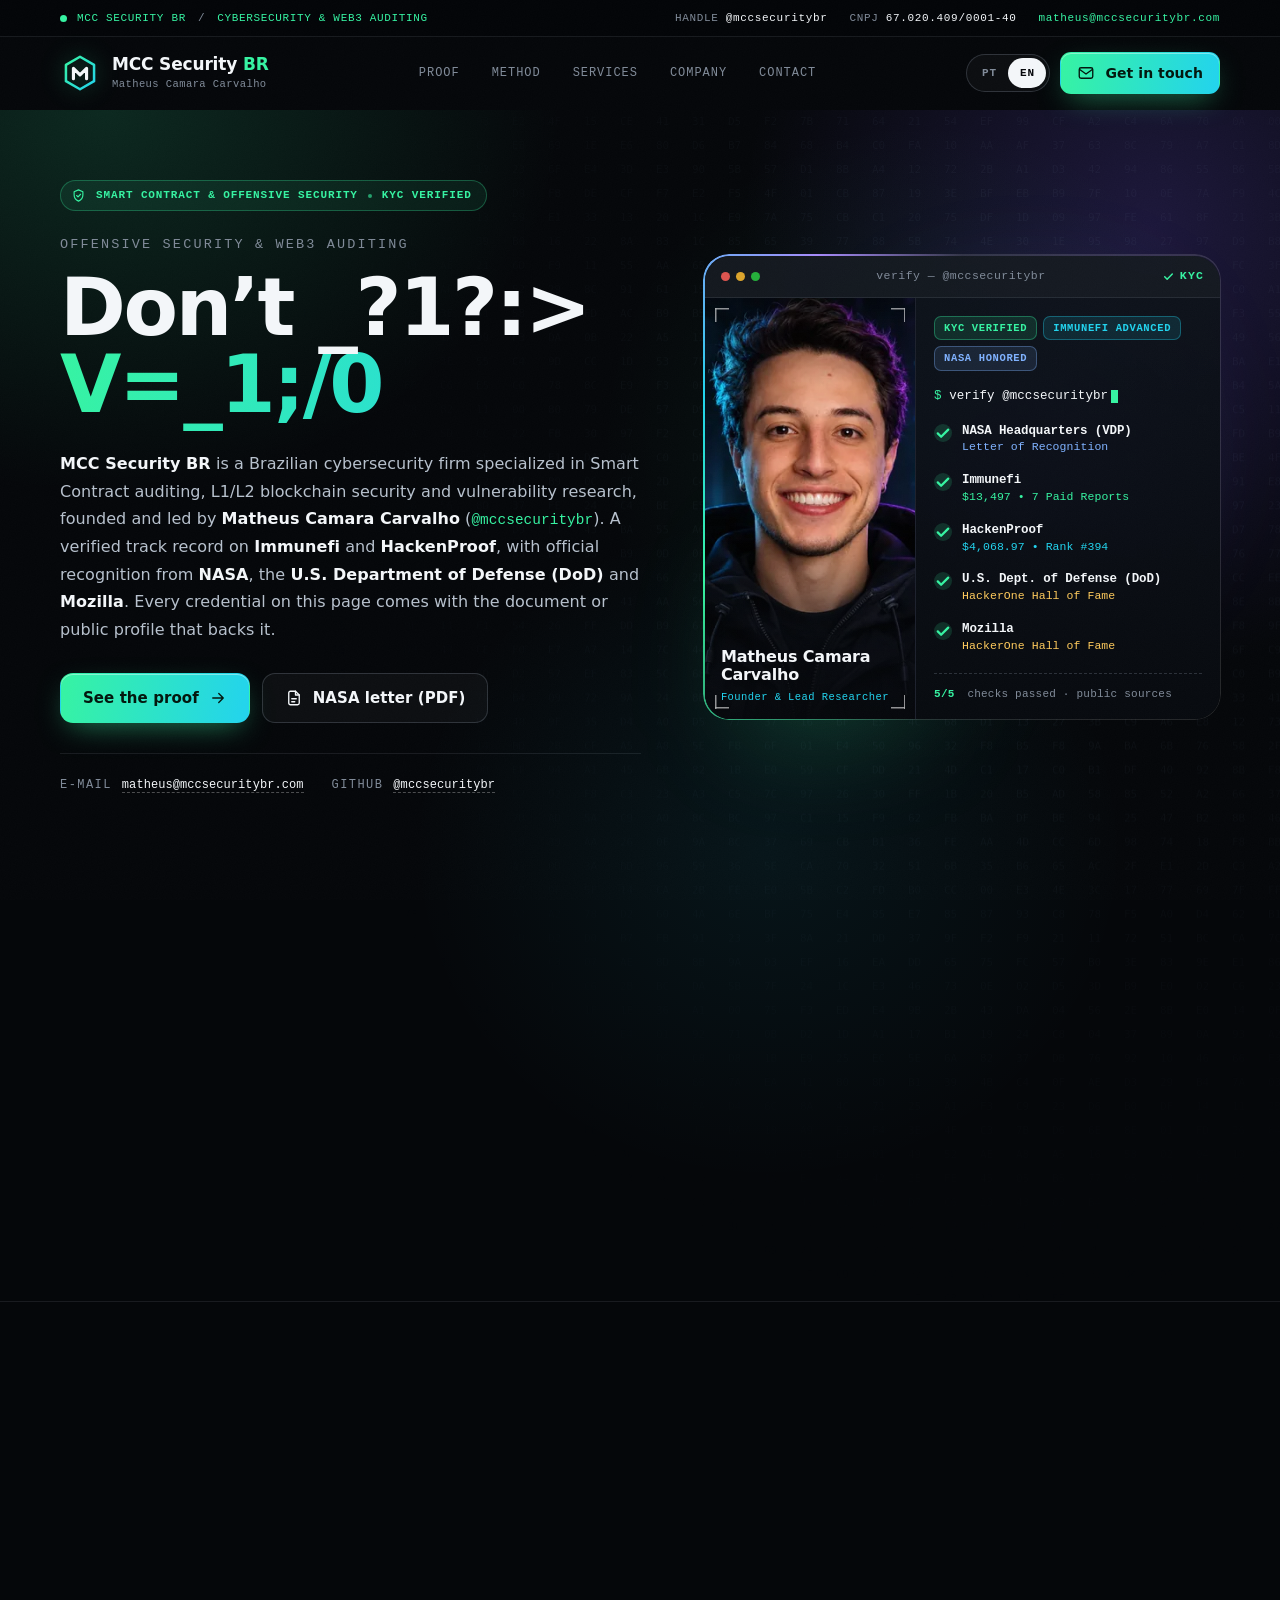
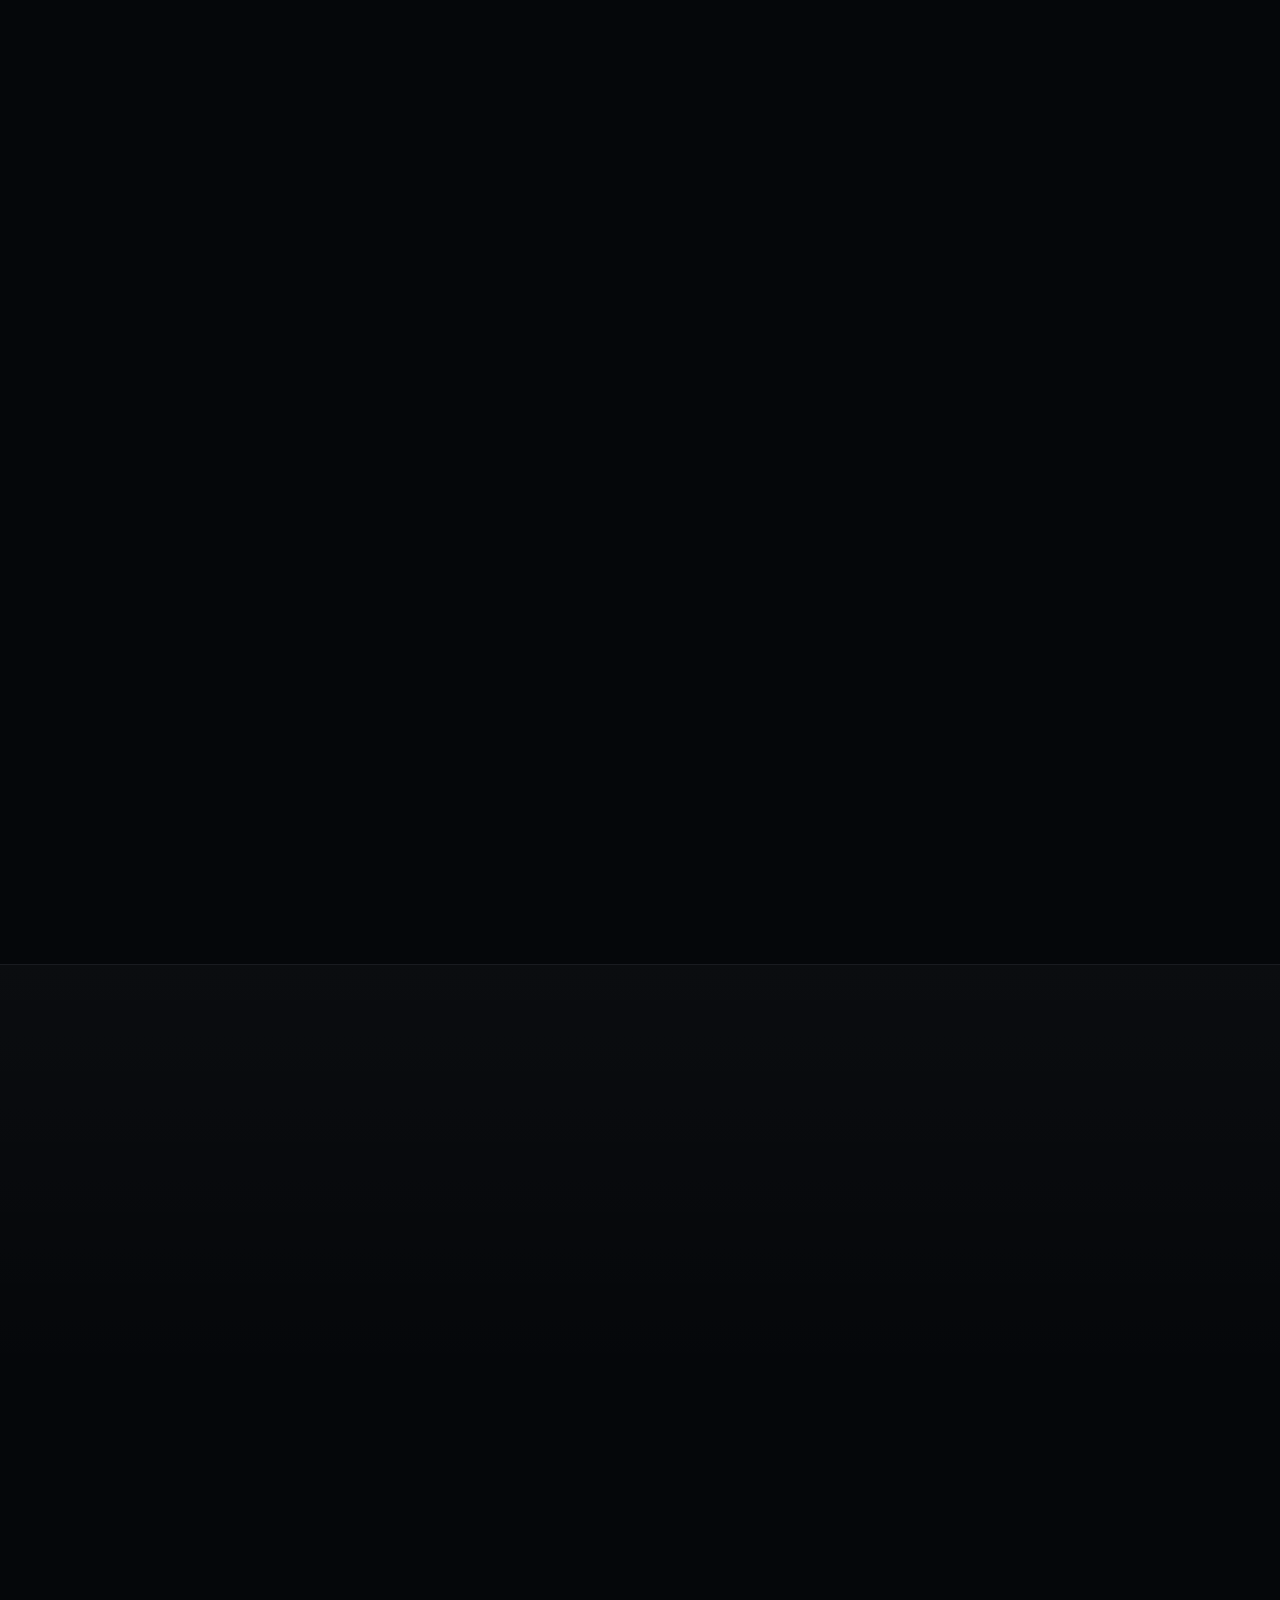
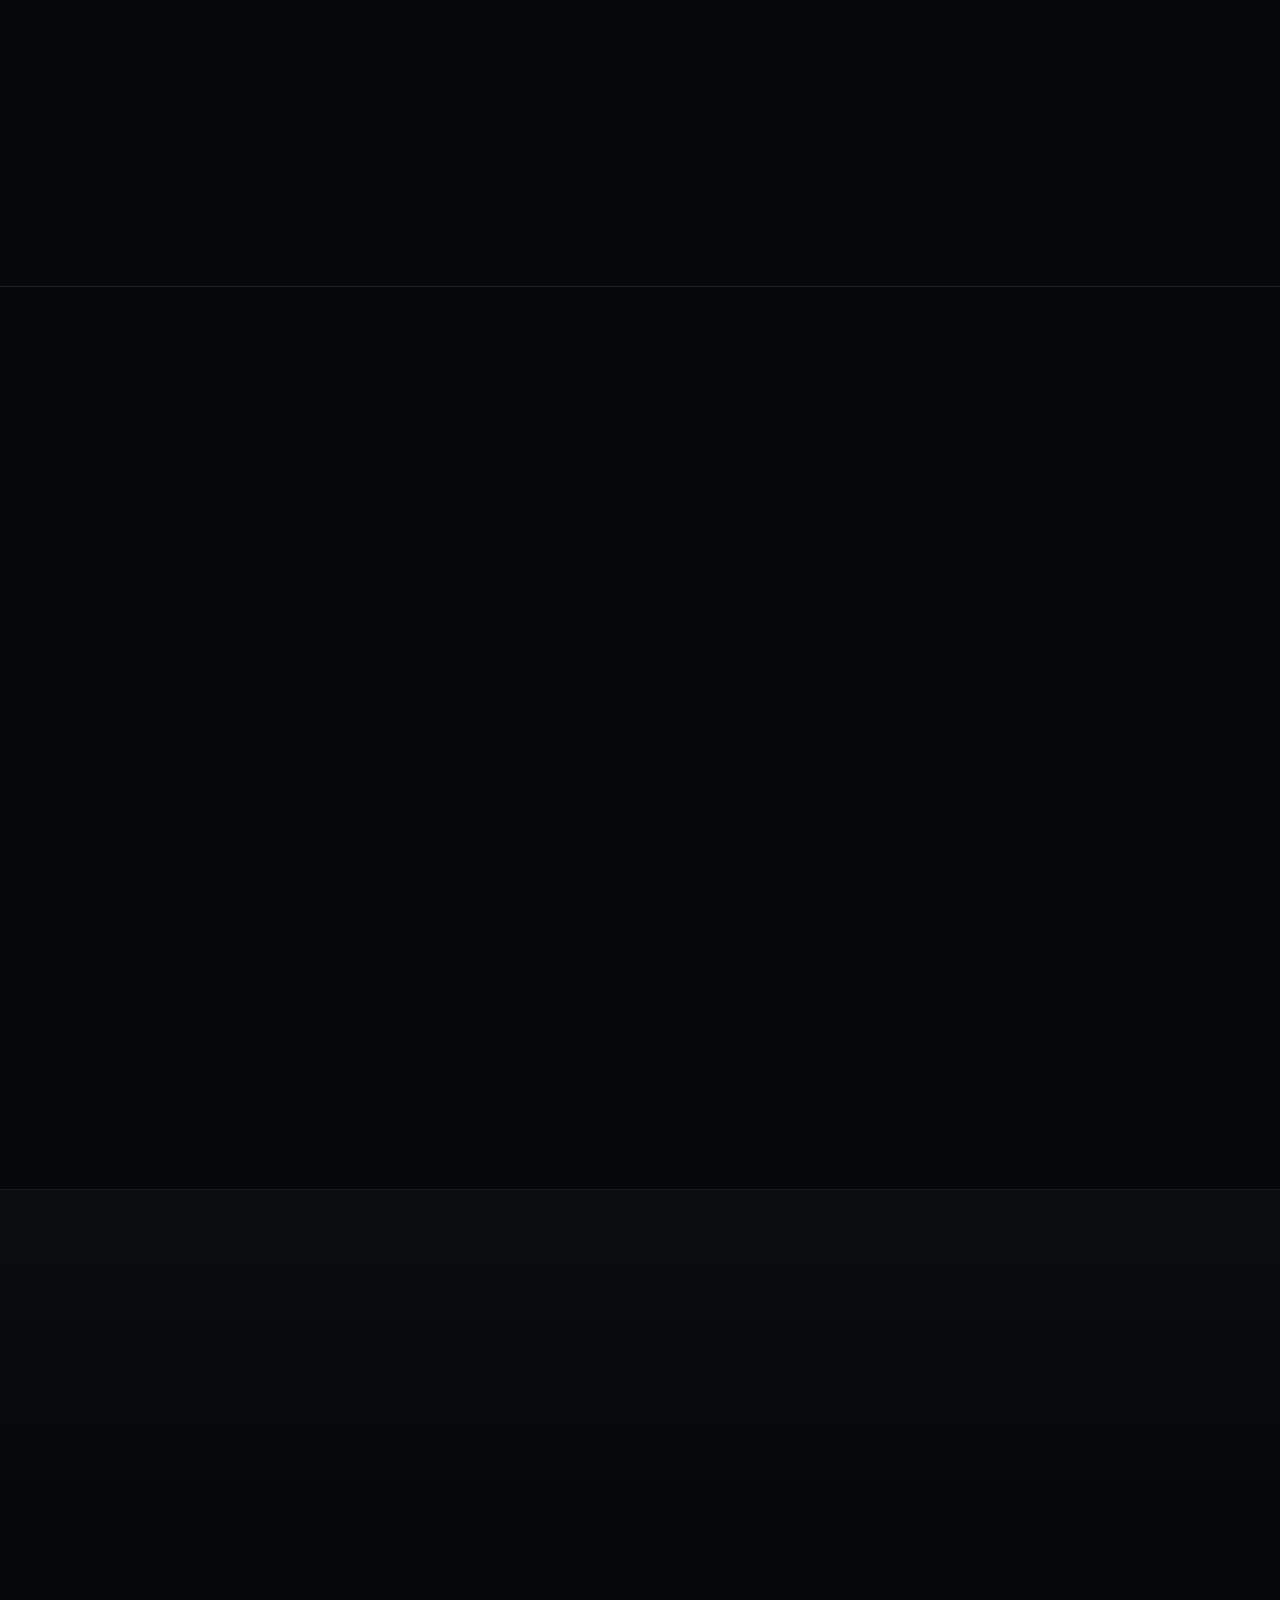
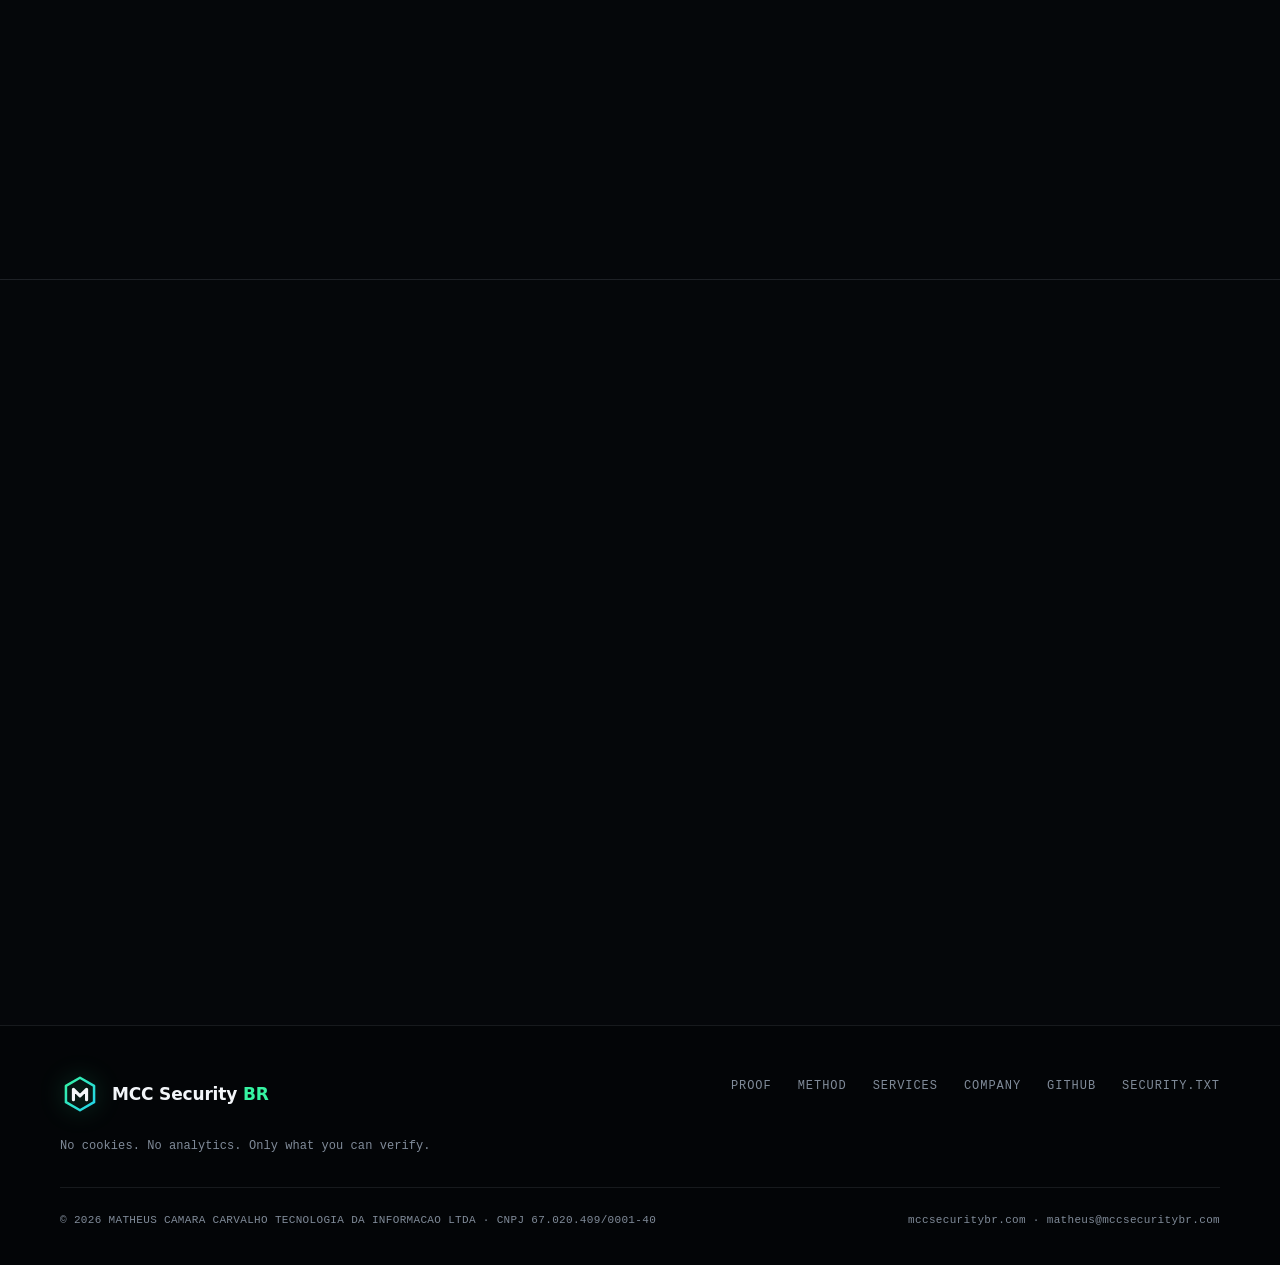
==== index.html @ 5a22f081 "Redesign v6: verifiable-dossier layout, new portrait, bilingual PT/EN - New hero ("Don't trust. Veri" ====
<!DOCTYPE html>
<html lang="pt-BR" data-lang="pt">
<head>
  <meta charset="UTF-8">
  <meta name="viewport" content="width=device-width, initial-scale=1">
  <meta http-equiv="Content-Security-Policy" content="default-src 'none'; script-src 'self'; style-src 'self' https://fonts.googleapis.com; font-src https://fonts.gstatic.com; img-src 'self' data:; base-uri 'none'; form-action 'none'">
  <!--
    +--------------------------------------------------------------+
    |  MCC SECURITY BR                                             |
    |  Você abriu o código-fonte. A gente faria o mesmo.           |
    |  You opened the source. We would too.                        |
    |                                                              |
    |  > matheus@mccsecuritybr.com                                 |
    |  > /.well-known/security.txt                                 |
    +--------------------------------------------------------------+
  -->
  <title>MCC Security BR — Cybersecurity &amp; Web3 Auditing | Matheus Camara Carvalho</title>
  <meta name="description" content="MCC Security BR — Consultoria em Segurança Ofensiva, Auditoria de Smart Contracts e Pesquisa de Vulnerabilidades liderada por Matheus Camara Carvalho (@mccsecuritybr). Reconhecido pela NASA, U.S. Dept. of Defense, Mozilla, Immunefi e HackenProof.">
  <meta name="author" content="Matheus Camara Carvalho">
  <meta name="theme-color" content="#05070a">
  <meta name="color-scheme" content="dark">
  <link rel="canonical" href="https://mccsecuritybr.com/">

  <meta property="og:type" content="website">
  <meta property="og:site_name" content="MCC Security BR">
  <meta property="og:title" content="MCC Security BR — Offensive Security &amp; Web3 Auditing">
  <meta property="og:description" content="Smart Contract auditing, L1/L2 blockchain security and vulnerability research. Recognized by NASA, the U.S. Department of Defense, Mozilla, Immunefi and HackenProof.">
  <meta property="og:url" content="https://mccsecuritybr.com/">
  <meta property="og:image" content="https://mccsecuritybr.com/assets/og.jpg">
  <meta property="og:image:width" content="1200">
  <meta property="og:image:height" content="630">
  <meta property="og:image:alt" content="MCC Security BR — Don't trust. Verify.">
  <meta property="og:locale" content="pt_BR">
  <meta property="og:locale:alternate" content="en_US">
  <meta name="twitter:card" content="summary_large_image">
  <meta name="twitter:title" content="MCC Security BR — Offensive Security &amp; Web3 Auditing">
  <meta name="twitter:description" content="Smart Contract auditing, L1/L2 blockchain security and vulnerability research. Recognized by NASA, the U.S. Department of Defense, Mozilla, Immunefi and HackenProof.">
  <meta name="twitter:image" content="https://mccsecuritybr.com/assets/og.jpg">

  <link rel="icon" href="assets/favicon.svg" type="image/svg+xml">
  <link rel="icon" href="assets/favicon-32.png" type="image/png" sizes="32x32">
  <link rel="apple-touch-icon" href="assets/apple-touch-icon.png">

  <link rel="preconnect" href="https://fonts.googleapis.com">
  <link rel="preconnect" href="https://fonts.gstatic.com" crossorigin>
  <link href="https://fonts.googleapis.com/css2?family=Archivo:wdth,wght@62..125,100..900&amp;family=JetBrains+Mono:wght@400..700&amp;display=swap" rel="stylesheet">
  <link rel="stylesheet" href="assets/site.css?v=6.0">
  <script src="assets/boot.js?v=6.0"></script>
  <script src="assets/site.js?v=6.0" defer></script>

  <script type="application/ld+json">
  {
    "@context": "https://schema.org",
    "@graph": [
      {
        "@type": "Organization",
        "@id": "https://mccsecuritybr.com/#org",
        "name": "MCC Security BR",
        "legalName": "MATHEUS CAMARA CARVALHO TECNOLOGIA DA INFORMACAO LTDA",
        "url": "https://mccsecuritybr.com/",
        "logo": "https://mccsecuritybr.com/assets/icon-512.png",
        "image": "https://mccsecuritybr.com/assets/og.jpg",
        "email": "matheus@mccsecuritybr.com",
        "taxID": "67.020.409/0001-40",
        "description": "Offensive security, Smart Contract auditing, L1/L2 blockchain security and vulnerability research.",
        "address": {
          "@type": "PostalAddress",
          "streetAddress": "R. Thereza Scanavez Lamberti, 280, Sala 529",
          "addressLocality": "São Joaquim da Barra",
          "addressRegion": "SP",
          "postalCode": "14606-366",
          "addressCountry": "BR"
        },
        "founder": { "@id": "https://mccsecuritybr.com/#founder" },
        "knowsAbout": ["Smart contract auditing", "Blockchain security", "Penetration testing", "Vulnerability research"],
        "sameAs": ["https://github.com/mccsecuritybr"]
      },
      {
        "@type": "Person",
        "@id": "https://mccsecuritybr.com/#founder",
        "name": "Matheus Camara Carvalho",
        "alternateName": "mccsecuritybr",
        "jobTitle": "Founder & Lead Researcher",
        "image": "https://mccsecuritybr.com/assets/matheus-camara-carvalho.jpg",
        "url": "https://mccsecuritybr.com/",
        "worksFor": { "@id": "https://mccsecuritybr.com/#org" },
        "sameAs": [
          "https://github.com/mccsecuritybr",
          "https://immunefi.com/profile/mccsecuritybr/",
          "https://hackenproof.com/hackers/mccsecuritybr",
          "https://hackerone.com/mccsecuritybr"
        ]
      },
      {
        "@type": "WebSite",
        "@id": "https://mccsecuritybr.com/#website",
        "url": "https://mccsecuritybr.com/",
        "name": "MCC Security BR",
        "inLanguage": ["pt-BR", "en"],
        "publisher": { "@id": "https://mccsecuritybr.com/#org" }
      }
    ]
  }
  </script>
</head>
<body>

  <a class="skip" href="#conteudo">
    <span class="lang-pt">Pular para o conteúdo</span>
    <span class="lang-en">Skip to content</span>
  </a>

  <!-- Ícones (sprite) -->
  <svg class="sprite" width="0" height="0" aria-hidden="true" focusable="false">
    <defs>
      <linearGradient id="g-brand" x1="0" y1="0" x2="1" y2="1">
        <stop offset="0" stop-color="#36f3a2"/>
        <stop offset="1" stop-color="#22d3ee"/>
      </linearGradient>
    </defs>
    <symbol id="i-arrow" viewBox="0 0 24 24"><path d="M5 12h14M13 6l6 6-6 6"/></symbol>
    <symbol id="i-out" viewBox="0 0 24 24"><path d="M7 17 17 7M8.5 7H17v8.5"/></symbol>
    <symbol id="i-check" viewBox="0 0 24 24"><path d="m5 12.5 4.5 4.5L19 7.5"/></symbol>
    <symbol id="i-copy" viewBox="0 0 24 24"><rect x="9" y="9" width="11" height="11" rx="2.2"/><path d="M5 15V6.2A2.2 2.2 0 0 1 7.2 4H15"/></symbol>
    <symbol id="i-mail" viewBox="0 0 24 24"><rect x="3" y="5" width="18" height="14" rx="2.4"/><path d="m3.6 7.4 8.4 6 8.4-6"/></symbol>
    <symbol id="i-file" viewBox="0 0 24 24"><path d="M14 3H7.2A2.2 2.2 0 0 0 5 5.2v13.6A2.2 2.2 0 0 0 7.2 21h9.6a2.2 2.2 0 0 0 2.2-2.2V8z"/><path d="M14 3v5h5M9 13h6M9 17h4"/></symbol>
    <symbol id="i-expand" viewBox="0 0 24 24"><path d="M4 9V4h5M20 9V4h-5M4 15v5h5M20 15v5h-5"/></symbol>
    <symbol id="i-menu" viewBox="0 0 24 24"><path d="M4 8h16M4 16h16"/></symbol>
    <symbol id="i-x" viewBox="0 0 24 24"><path d="M6 6l12 12M18 6 6 18"/></symbol>
    <symbol id="i-contract" viewBox="0 0 24 24"><path d="M14 3H7.2A2.2 2.2 0 0 0 5 5.2v13.6A2.2 2.2 0 0 0 7.2 21h9.6a2.2 2.2 0 0 0 2.2-2.2V8z"/><path d="M14 3v5h5M10.5 12.5 8.5 14.5l2 2M13.5 12.5l2 2-2 2"/></symbol>
    <symbol id="i-chain" viewBox="0 0 24 24"><rect x="3" y="12" width="6.5" height="6.5" rx="1.6"/><rect x="14.5" y="12" width="6.5" height="6.5" rx="1.6"/><path d="M9.5 15.25h5M6.25 12V9.5a5.75 5.75 0 0 1 11.5 0V12"/></symbol>
    <symbol id="i-target" viewBox="0 0 24 24"><circle cx="12" cy="12" r="7.5"/><circle cx="12" cy="12" r="2.6"/><path d="M12 2v4M12 18v4M2 12h4M18 12h4"/></symbol>
    <symbol id="i-lock" viewBox="0 0 24 24"><rect x="5" y="11" width="14" height="9.5" rx="2.2"/><path d="M8.2 11V8a3.8 3.8 0 0 1 7.6 0v3"/></symbol>
    <symbol id="i-shield" viewBox="0 0 24 24"><path d="M12 3 5 6v5.2c0 4.3 2.9 8 7 9.8 4.1-1.8 7-5.500 7-9.800V6z"/><path d="m9 12 2.200 2.200L15.300 10"/></symbol>
    <symbol id="i-terminal" viewBox="0 0 24 24"><rect x="3" y="4.500" width="18" height="15" rx="2.400"/><path d="m7.500 9.500 3 2.500-3 2.500M13 14.500h3.500"/></symbol>
    <symbol id="i-github" viewBox="0 0 16 16"><path fill="currentColor" stroke="none" d="M8 0C3.58 0 0 3.58 0 8c0 3.54 2.29 6.53 5.47 7.59.4.07.55-.17.55-.38 0-.19-.01-.82-.01-1.49-2.01.37-2.53-.49-2.69-.94-.09-.23-.48-.94-.82-1.13-.28-.15-.68-.52-.01-.53.63-.01 1.08.58 1.23.82.72 1.21 1.87.87 2.33.66.07-.52.28-.87.51-1.07-1.78-.2-3.64-.89-3.64-3.95 0-.87.31-1.59.82-2.15-.08-.2-.36-1.02.08-2.12 0 0 .67-.21 2.2.82.64-.18 1.32-.27 2-.27.68 0 1.36.09 2 .27 1.53-1.04 2.2-.82 2.2-.82.44 1.1.16 1.92.08 2.12.51.56.82 1.27.82 2.15 0 3.07-1.87 3.75-3.65 3.95.29.25.54.73.54 1.48 0 1.07-.01 1.93-.01 2.2 0 .21.15.46.55.38A8.013 8.013 0 0016 8c0-4.42-3.58-8-8-8z"/></symbol>
  </svg>

  <!-- Barra de status -->
  <div class="topbar" id="topo">
    <div class="wrap topbar-in">
      <p class="topbar-status"><span class="pulse" aria-hidden="true"></span>MCC SECURITY BR <span class="slash" aria-hidden="true">/</span> CYBERSECURITY &amp; WEB3 AUDITING</p>
      <ul class="topbar-meta">
        <li>HANDLE <strong>@mccsecuritybr</strong></li>
        <li>CNPJ <strong>67.020.409/0001-40</strong></li>
        <li><a href="mailto:matheus@mccsecuritybr.com">matheus@mccsecuritybr.com</a></li>
      </ul>
    </div>
  </div>

  <!-- Cabeçalho -->
  <header class="site-header" id="header">
    <div class="progress" aria-hidden="true"><span id="progress"></span></div>
    <div class="wrap header-in">
      <a class="brand" href="#topo" aria-label="MCC Security BR">
        <svg class="brand-mark" viewBox="0 0 64 64" width="40" height="40" aria-hidden="true">
          <path d="M32 6 54.500 19v26L32 58 9.500 45V19z" fill="none" stroke="url(#g-brand)" stroke-width="4" stroke-linejoin="round"/>
          <path d="M21.500 41V24.500L32 35l10.500-10.500V41" fill="none" stroke="#f3f6f9" stroke-width="5" stroke-linecap="round" stroke-linejoin="round"/>
        </svg>
        <span class="brand-text">
          <span class="brand-name">MCC Security <b>BR</b></span>
          <span class="brand-sub">Matheus Camara Carvalho</span>
        </span>
      </a>

      <nav class="nav" aria-label="Principal">
        <a href="#nasa" data-nav="nasa"><span class="lang-pt">Provas</span><span class="lang-en">Proof</span></a>
        <a href="#metodo" data-nav="metodo"><span class="lang-pt">Método</span><span class="lang-en">Method</span></a>
        <a href="#servicos" data-nav="servicos"><span class="lang-pt">Serviços</span><span class="lang-en">Services</span></a>
        <a href="#institucional" data-nav="institucional"><span class="lang-pt">Empresa</span><span class="lang-en">Company</span></a>
        <a href="#contato" data-nav="contato"><span class="lang-pt">Contato</span><span class="lang-en">Contact</span></a>
      </nav>

      <div class="header-actions">
        <div class="lang-switch" role="group" aria-label="Idioma / Language">
          <button type="button" data-set-lang="pt" aria-pressed="true" title="Português">PT</button>
          <button type="button" data-set-lang="en" aria-pressed="false" title="English">EN</button>
        </div>
        <a class="btn btn-primary btn-sm header-cta" href="mailto:matheus@mccsecuritybr.com">
          <svg class="i" aria-hidden="true"><use href="#i-mail"/></svg>
          <span class="lang-pt">Fale com a MCC</span><span class="lang-en">Get in touch</span>
        </a>
        <button class="menu-btn" type="button" aria-expanded="false" aria-controls="menu" aria-label="Menu">
          <svg class="i i-open" aria-hidden="true"><use href="#i-menu"/></svg>
          <svg class="i i-close" aria-hidden="true"><use href="#i-x"/></svg>
        </button>
      </div>
    </div>
  </header>

  <!-- Menu mobile -->
  <div class="mobile-menu" id="menu" hidden>
    <nav class="wrap mobile-nav" aria-label="Menu">
      <a href="#nasa"><span class="idx">01</span><span class="lang-pt">Provas</span><span class="lang-en">Proof</span></a>
      <a href="#metodo"><span class="idx">02</span><span class="lang-pt">Método</span><span class="lang-en">Method</span></a>
      <a href="#servicos"><span class="idx">03</span><span class="lang-pt">Serviços</span><span class="lang-en">Services</span></a>
      <a href="#institucional"><span class="idx">04</span><span class="lang-pt">Empresa</span><span class="lang-en">Company</span></a>
      <a href="#contato"><span class="idx">05</span><span class="lang-pt">Contato</span><span class="lang-en">Contact</span></a>
      <a class="btn btn-primary mobile-cta" href="mailto:matheus@mccsecuritybr.com">
        <svg class="i" aria-hidden="true"><use href="#i-mail"/></svg>
        matheus@mccsecuritybr.com
      </a>
    </nav>
  </div>

  <main id="conteudo">

    <!-- ============================== HERO ============================== -->
    <section class="hero" data-spot data-section="top">
      <canvas class="hero-field" id="field" aria-hidden="true"></canvas>
      <div class="wrap hero-grid">
        <div class="hero-copy">
          <p class="eyebrow" data-reveal>
            <svg class="i" aria-hidden="true"><use href="#i-shield"/></svg>
            <span>SMART CONTRACT &amp; OFFENSIVE SECURITY</span>
            <span class="eyebrow-sep" aria-hidden="true"></span>
            <span>KYC VERIFIED</span>
          </p>

          <h1 class="hero-title">
            <span class="hero-kicker" data-reveal>
              <span class="lang-pt">Segurança ofensiva &amp; auditoria Web3</span>
              <span class="lang-en">Offensive security &amp; Web3 auditing</span>
            </span>
            <span class="hero-big lang-pt" aria-hidden="true">
              <span class="line" data-scramble>Não confie.</span>
              <span class="line grad" data-scramble>Verifique.</span>
            </span>
            <span class="hero-big lang-en" aria-hidden="true">
              <span class="line" data-scramble>Don’t trust.</span>
              <span class="line grad" data-scramble>Verify.</span>
            </span>
            <span class="sr-only lang-pt">Não confie. Verifique.</span>
            <span class="sr-only lang-en">Don’t trust. Verify.</span>
          </h1>

          <p class="hero-lead lang-pt" data-reveal>
            A <strong>MCC Security BR</strong> é uma consultoria brasileira de auditoria de Smart Contracts, segurança de blockchains L1/L2 e pesquisa de vulnerabilidades, fundada e liderada por <strong>Matheus Camara Carvalho</strong> (<code>@mccsecuritybr</code>). Resultados comprovados na <strong>Immunefi</strong> e na <strong>HackenProof</strong>, com reconhecimento oficial da <strong>NASA</strong>, do <strong>Departamento de Defesa dos EUA (U.S. DoD)</strong> e da <strong>Mozilla</strong>. Cada credencial desta página vem com o documento ou o perfil público que a comprova.
          </p>
          <p class="hero-lead lang-en" data-reveal>
            <strong>MCC Security BR</strong> is a Brazilian cybersecurity firm specialized in Smart Contract auditing, L1/L2 blockchain security and vulnerability research, founded and led by <strong>Matheus Camara Carvalho</strong> (<code>@mccsecuritybr</code>). A verified track record on <strong>Immunefi</strong> and <strong>HackenProof</strong>, with official recognition from <strong>NASA</strong>, the <strong>U.S. Department of Defense (DoD)</strong> and <strong>Mozilla</strong>. Every credential on this page comes with the document or public profile that backs it.
          </p>

          <div class="hero-cta" data-reveal>
            <a class="btn btn-primary" href="#nasa">
              <span class="lang-pt">Ver as provas</span><span class="lang-en">See the proof</span>
              <svg class="i i-move" aria-hidden="true"><use href="#i-arrow"/></svg>
            </a>
            <a class="btn btn-ghost" href="assets/nasa-vdp-letter-matheus-camara-carvalho.pdf" target="_blank" rel="noopener">
              <svg class="i" aria-hidden="true"><use href="#i-file"/></svg>
              <span class="lang-pt">Carta da NASA (PDF)</span><span class="lang-en">NASA letter (PDF)</span>
            </a>
          </div>

          <ul class="hero-meta" data-reveal>
            <li><span>E-MAIL</span><a href="mailto:matheus@mccsecuritybr.com">matheus@mccsecuritybr.com</a></li>
            <li><span>GITHUB</span><a href="https://github.com/mccsecuritybr" target="_blank" rel="noopener">@mccsecuritybr</a></li>
          </ul>
        </div>

        <!-- Cartão de verificação -->
        <aside class="verify" id="verify" data-reveal aria-label="Credenciais">
          <div class="verify-glow" aria-hidden="true"></div>
          <div class="verify-in">
            <div class="verify-bar">
              <span class="dots" aria-hidden="true"><i></i><i></i><i></i></span>
              <span class="verify-title">verify — @mccsecuritybr</span>
              <span class="verify-kyc"><svg class="i" aria-hidden="true"><use href="#i-check"/></svg>KYC</span>
            </div>

            <div class="verify-main">
              <figure class="portrait">
                <picture>
                  <source type="image/webp" srcset="assets/matheus-camara-carvalho-480.webp 480w, assets/matheus-camara-carvalho.webp 960w" sizes="(min-width: 560px) 240px, 92vw">
                  <img src="assets/matheus-camara-carvalho.jpg" width="960" height="960" alt="Matheus Camara Carvalho" fetchpriority="high" decoding="async">
                </picture>
                <span class="portrait-scan" aria-hidden="true"></span>
                <span class="portrait-frame" aria-hidden="true"></span>
                <figcaption>
                  <span class="verify-name">Matheus Camara Carvalho</span>
                  <span class="verify-role">Founder &amp; Lead Researcher</span>
                </figcaption>
              </figure>

              <div class="verify-body">
                <ul class="tags">
                  <li class="tag tag-accent">KYC Verified</li>
                  <li class="tag tag-cyan">Immunefi Advanced</li>
                  <li class="tag tag-blue">NASA Honored</li>
                </ul>
                <p class="verify-cmd"><span class="prompt" aria-hidden="true">$</span> <span data-type>verify @mccsecuritybr</span><span class="caret" aria-hidden="true"></span></p>
                <ol class="checks">
                  <li>
                    <a class="check" href="#prova-nasa">
                      <svg class="i check-mark" aria-hidden="true"><use href="#i-check"/></svg>
                      <span class="check-k">NASA Headquarters (VDP)</span>
                      <span class="check-v c-blue">Letter of Recognition</span>
                    </a>
                  </li>
                  <li>
                    <a class="check" href="#prova-immunefi">
                      <svg class="i check-mark" aria-hidden="true"><use href="#i-check"/></svg>
                      <span class="check-k">Immunefi</span>
                      <span class="check-v c-accent"><span data-metric="immunefi.earnings">$13,497</span> • <span data-metric="immunefi.paid_reports">7</span> Paid Reports</span>
                    </a>
                  </li>
                  <li>
                    <a class="check" href="#prova-hackenproof">
                      <svg class="i check-mark" aria-hidden="true"><use href="#i-check"/></svg>
                      <span class="check-k">HackenProof</span>
                      <span class="check-v c-cyan"><span data-metric="hackenproof.earnings">$4,068.97</span> • Rank #<span data-metric="hackenproof.rank">394</span></span>
                    </a>
                  </li>
                  <li>
                    <a class="check" href="#prova-hackerone">
                      <svg class="i check-mark" aria-hidden="true"><use href="#i-check"/></svg>
                      <span class="check-k">U.S. Dept. of Defense (DoD)</span>
                      <span class="check-v c-gold">HackerOne Hall of Fame</span>
                    </a>
                  </li>
                  <li>
                    <a class="check" href="#prova-hackerone">
                      <svg class="i check-mark" aria-hidden="true"><use href="#i-check"/></svg>
                      <span class="check-k">Mozilla</span>
                      <span class="check-v c-gold">HackerOne Hall of Fame</span>
                    </a>
                  </li>
                </ol>
                <p class="verify-sum">
                  <span class="verify-ok"><span data-verify-count>5</span>/5</span>
                  <span class="lang-pt">verificações · fontes públicas</span>
                  <span class="lang-en">checks passed · public sources</span>
                </p>
              </div>
            </div>
          </div>
        </aside>
      </div>

      <!-- Reconhecido por -->
      <div class="wrap">
        <div class="trusted" data-reveal>
          <p class="trusted-label">
            <span class="lang-pt">Reconhecido por</span><span class="lang-en">Recognized by</span>
          </p>
          <div class="marquee" data-marquee>
            <ul class="marquee-track">
              <li>NASA</li>
              <li>U.S. Department of Defense</li>
              <li>Mozilla</li>
              <li>Immunefi</li>
              <li>HackenProof</li>
            </ul>
          </div>
        </div>

        <!-- KPIs -->
        <div class="kpis" data-reveal>
          <article class="kpi kpi-accent">
            <p class="kpi-label">Immunefi Track Record</p>
            <p class="kpi-value"><span data-count data-metric="immunefi.earnings">$13,497</span> <small>USD</small></p>
            <p class="kpi-desc lang-pt">Nível <strong>Advanced</strong>, <span data-metric="immunefi.paid_reports">7</span> relatórios de Bug Bounty pagos, <span data-metric="immunefi.secured_programs">6</span> programas Web3 protegidos e #<span data-metric="immunefi.rank_alltime">829</span> no ranking All-Time (#<span data-metric="immunefi.rank_year">214</span> em 2026).</p>
            <p class="kpi-desc lang-en"><strong>Advanced</strong> tier, <span data-metric="immunefi.paid_reports">7</span> paid Bug Bounty reports, <span data-metric="immunefi.secured_programs">6</span> secured Web3 programs, and ranked #<span data-metric="immunefi.rank_alltime">829</span> All-Time (#<span data-metric="immunefi.rank_year">214</span> in 2026).</p>
          </article>

          <article class="kpi kpi-cyan">
            <p class="kpi-label">HackenProof Track Record</p>
            <p class="kpi-value"><span data-count data-metric="hackenproof.earnings">$4,068.97</span> <small>USD</small></p>
            <p class="kpi-desc lang-pt">Pesquisador verificado (<strong>KYC</strong>) no <strong>Rank #<span data-metric="hackenproof.rank">394</span> Global</strong> (<span data-metric="hackenproof.reputation">386</span> Reputation), <span data-metric="hackenproof.paid_reports">3</span> relatórios pagos (<span data-metric="hackenproof.sev_long">1 Critical, 2 Medium</span>) e <span data-metric="hackenproof.programs_influenced">35</span> programas influenciados.</p>
            <p class="kpi-desc lang-en"><strong>KYC-verified</strong> researcher at <strong>Rank #<span data-metric="hackenproof.rank">394</span> Global</strong> (<span data-metric="hackenproof.reputation">386</span> Reputation), <span data-metric="hackenproof.paid_reports">3</span> paid reports (<span data-metric="hackenproof.sev_long">1 Critical, 2 Medium</span>), and <span data-metric="hackenproof.programs_influenced">35</span> influenced programs.</p>
          </article>

          <article class="kpi kpi-blue">
            <p class="kpi-label">NASA Headquarters</p>
            <p class="kpi-value">VDP <small>Honored</small></p>
            <p class="kpi-desc lang-pt">Carta oficial de reconhecimento nominal a <strong>Matheus Camara Carvalho</strong> assinada pelo SAISO / OCIO da NASA em Washington, DC.</p>
            <p class="kpi-desc lang-en">Official Letter of Recognition addressed to <strong>Matheus Camara Carvalho</strong> signed by NASA's SAISO / OCIO in Washington, DC.</p>
          </article>

          <article class="kpi kpi-gold">
            <p class="kpi-label">U.S. DoD &amp; Mozilla</p>
            <p class="kpi-value">2x <small>Hall of Fame</small></p>
            <p class="kpi-desc lang-pt">Reconhecimento oficial no <strong>HackerOne</strong> pelo <strong>Departamento de Defesa dos EUA (U.S. DoD)</strong> e pela <strong>Mozilla</strong>.</p>
            <p class="kpi-desc lang-en">Official acknowledgment on <strong>HackerOne</strong> by both the <strong>U.S. Department of Defense (DoD)</strong> and <strong>Mozilla</strong>.</p>
          </article>
        </div>
      </div>
    </section>

    <!-- ============================== PROVAS ============================== -->
    <section id="nasa" class="section" data-section="nasa">
      <div class="wrap">
        <header class="section-head" data-reveal>
          <p class="kicker"><span class="kicker-n">01</span><span class="kicker-line" aria-hidden="true"></span>
            <span class="lang-pt">Credenciais verificáveis</span><span class="lang-en">Verifiable credentials</span>
          </p>
          <h2 class="h2">
            <span class="lang-pt">Reconhecimentos oficiais e perfis verificados</span>
            <span class="lang-en">Official recognitions and verified profiles</span>
          </h2>
          <p class="section-sub lang-pt">Todas as atividades seguem políticas estritas de confidencialidade e divulgação responsável (Safe Harbor / VDP). Clique em qualquer documento para ampliar, ou confira direto na fonte.</p>
          <p class="section-sub lang-en">All engagements strictly follow confidentiality and Responsible Disclosure (Safe Harbor / VDP) guidelines. Click any document to enlarge, or check it straight at the source.</p>
        </header>

        <!-- Prova 01: NASA -->
        <article class="nasa" id="prova-nasa" data-reveal data-spot>
          <div class="nasa-copy">
            <p class="exhibit">
              <span class="exhibit-n"><span class="lang-pt">Prova 01</span><span class="lang-en">Exhibit 01</span></span>
              <span class="tag tag-blue">Mary W. Jackson NASA Headquarters · Washington, DC</span>
            </p>
            <h3 class="h3 nasa-title">
              <span class="lang-pt">Carta Oficial de Reconhecimento da NASA</span>
              <span class="lang-en">NASA Official Letter of Recognition</span>
              <span class="nasa-name">Matheus Camara Carvalho</span>
            </h3>
            <p class="body lang-pt">
              Emitida oficialmente pela <strong>National Aeronautics and Space Administration (NASA)</strong> em 24 de agosto de 2026 e endereçada nominalmente a <strong>Matheus Camara Carvalho</strong>. Assinada por <strong>Kelvin Taylor</strong> (<em>Senior Agency Information Security Officer — SAISO, NASA Office of Chief Information Officer</em>), a carta reconhece os esforços técnicos na identificação e reporte responsável de vulnerabilidade sob a política VDP da NASA, protegendo a integridade e a disponibilidade das informações da agência espacial norte-americana.
            </p>
            <p class="body lang-en">
              Officially issued by the <strong>National Aeronautics and Space Administration (NASA)</strong> on August 24, 2026, and addressed directly to <strong>Matheus Camara Carvalho</strong>. Signed by <strong>Kelvin Taylor</strong> (<em>Senior Agency Information Security Officer — SAISO, NASA OCIO</em>), the letter commends his efforts in identifying and responsibly reporting a security vulnerability under NASA's VDP, helping protect the integrity and availability of NASA information.
            </p>

            <blockquote class="quote" lang="en">
              <p>"Dear <strong>Matheus Camara Carvalho</strong>, On behalf of the National Aeronautics and Space Administration and NASA's Vulnerability Disclosure Policy (VDP), we would like to recognize your efforts as an independent security researcher, both in identifying the vulnerability you submitted and for following NASA's VDP policy and guidelines in responsibly reporting this to us."</p>
              <footer>Kelvin Taylor · Senior Agency Information Security Officer (SAISO) · NASA OCIO</footer>
            </blockquote>

            <dl class="facts">
              <div>
                <dt><span class="lang-pt">Destinatário</span><span class="lang-en">Honoree</span></dt>
                <dd>Matheus C. Carvalho</dd>
              </div>
              <div>
                <dt><span class="lang-pt">Órgão emissor</span><span class="lang-en">Agency</span></dt>
                <dd>NASA OCIO / SAISO</dd>
              </div>
              <div>
                <dt><span class="lang-pt">Data</span><span class="lang-en">Date</span></dt>
                <dd><span class="lang-pt">24 de agosto de 2026</span><span class="lang-en">August 24, 2026</span></dd>
              </div>
            </dl>

            <div class="actions">
              <a class="btn btn-primary btn-sm" href="assets/nasa-vdp-letter-matheus-camara-carvalho.pdf" target="_blank" rel="noopener">
                <svg class="i" aria-hidden="true"><use href="#i-file"/></svg>
                <span class="lang-pt">Abrir PDF oficial da NASA</span><span class="lang-en">Open official NASA PDF</span>
              </a>
              <button class="btn btn-ghost btn-sm" type="button"
                data-lightbox="assets/nasa-vdp-letter.webp" data-original="assets/nasa-vdp-letter.png"
                data-caption="NASA Official VDP Letter of Recognition — Matheus Camara Carvalho">
                <svg class="i" aria-hidden="true"><use href="#i-expand"/></svg>
                <span class="lang-pt">Ampliar carta</span><span class="lang-en">Zoom letter</span>
              </button>
            </div>
          </div>

          <div class="nasa-stage">
            <span class="orbit orbit-1" aria-hidden="true"></span>
            <span class="orbit orbit-2" aria-hidden="true"></span>
            <button class="paper" type="button" data-tilt
              data-lightbox="assets/nasa-vdp-letter.webp" data-original="assets/nasa-vdp-letter.png"
              data-caption="NASA Official VDP Letter of Recognition — Matheus Camara Carvalho"
              data-label-pt="Ampliar a carta da NASA" data-label-en="Enlarge the NASA letter" aria-label="Ampliar a carta da NASA">
              <picture>
                <source type="image/webp" srcset="assets/nasa-vdp-letter-960.webp 960w, assets/nasa-vdp-letter.webp 1870w" sizes="(min-width: 1000px) 420px, 88vw">
                <img src="assets/nasa-vdp-letter.png" width="1870" height="2420" loading="lazy" decoding="async"
                  alt="NASA VDP Letter of Recognition - Matheus Camara Carvalho">
              </picture>
              <span class="paper-hint"><svg class="i" aria-hidden="true"><use href="#i-expand"/></svg><span class="lang-pt">Ampliar</span><span class="lang-en">Enlarge</span></span>
            </button>
          </div>
        </article>

        <!-- Provas 02–04: plataformas -->
        <div class="platforms" id="plataformas">

          <!-- Immunefi -->
          <article class="platform p-accent" id="prova-immunefi" data-reveal data-spot>
            <div class="platform-copy">
              <p class="exhibit">
                <span class="exhibit-n"><span class="lang-pt">Prova 02</span><span class="lang-en">Exhibit 02</span></span>
                <span class="tag tag-accent">Immunefi · @mccsecuritybr</span>
                <span class="exhibit-note"><span data-metric="immunefi.earnings">$13,497</span> Total Earnings</span>
              </p>
              <h3 class="h3">
                <span class="lang-pt">Immunefi — Perfil Advanced e Protocolos Protegidos</span>
                <span class="lang-en">Immunefi — Advanced Profile and Secured Programs</span>
              </h3>
              <p class="body lang-pt">
                Perfil oficial <strong><code>mccsecuritybr</code></strong> na <strong>Immunefi</strong> com nível <strong>Advanced</strong>, totalizando <strong><span data-metric="immunefi.earnings">$13,497</span></strong> em recompensas pagas, <strong><span data-metric="immunefi.paid_reports">7</span> relatórios de Bug Bounty validados</strong> (<span data-metric="immunefi.sev_long">6 Medium, 1 Low</span>), <strong><span data-metric="immunefi.secured_programs">6</span> programas Web3 protegidos</strong> e posição <strong>#<span data-metric="immunefi.rank_alltime">829</span> All-Time</strong> (#<span data-metric="immunefi.rank_year">214</span> em 2026).
              </p>
              <p class="body lang-en">
                Official <strong><code>mccsecuritybr</code></strong> profile on <strong>Immunefi</strong> holding <strong>Advanced</strong> tier, totaling <strong><span data-metric="immunefi.earnings">$13,497</span></strong> in paid bounties, <strong><span data-metric="immunefi.paid_reports">7</span> validated Bug Bounty reports</strong> (<span data-metric="immunefi.sev_long">6 Medium, 1 Low</span>), <strong><span data-metric="immunefi.secured_programs">6</span> secured Web3 programs</strong>, ranked <strong>#<span data-metric="immunefi.rank_alltime">829</span> All-Time</strong> (#<span data-metric="immunefi.rank_year">214</span> in 2026).
              </p>
              <dl class="stats">
                <div>
                  <dt>Total Earnings</dt>
                  <dd class="c-accent"><span data-count data-metric="immunefi.earnings">$13,497</span></dd>
                </div>
                <div>
                  <dt data-metric="immunefi.sev_short">6 Med • 1 Low</dt>
                  <dd><span data-count data-metric="immunefi.paid_reports">7</span> Reports</dd>
                </div>
                <div>
                  <dt>All-Time Rank</dt>
                  <dd class="c-cyan">#<span data-count data-metric="immunefi.rank_alltime">829</span></dd>
                </div>
              </dl>
            </div>

            <figure class="window">
              <figcaption class="window-bar">
                <span class="dots" aria-hidden="true"><i></i><i></i><i></i></span>
                <a class="window-url" href="https://immunefi.com/profile/mccsecuritybr/" target="_blank" rel="noopener">immunefi.com/profile/mccsecuritybr<svg class="i" aria-hidden="true"><use href="#i-out"/></svg></a>
              </figcaption>
              <button class="shot" type="button"
                data-lightbox="assets/immunefi-profile.webp" data-original="assets/immunefi-profile.png"
                data-caption="Immunefi Official Profile — @mccsecuritybr"
                data-label-pt="Ampliar o perfil na Immunefi" data-label-en="Enlarge the Immunefi profile" aria-label="Ampliar o perfil na Immunefi">
                <picture>
                  <source type="image/webp" srcset="assets/immunefi-profile-800.webp 800w, assets/immunefi-profile.webp 1410w" sizes="(min-width: 900px) 540px, 92vw">
                  <img src="assets/immunefi-profile.png" width="1410" height="816" loading="lazy" decoding="async" alt="Immunefi Profile @mccsecuritybr">
                </picture>
                <span class="shot-hint"><svg class="i" aria-hidden="true"><use href="#i-expand"/></svg><span class="lang-pt">Ampliar</span><span class="lang-en">Enlarge</span></span>
              </button>
            </figure>

            <p class="platform-foot">
              <span class="platform-status c-accent"><svg class="i" aria-hidden="true"><use href="#i-check"/></svg>Advanced Tier</span>
              <a class="link-out" href="https://immunefi.com/profile/mccsecuritybr/" target="_blank" rel="noopener">
                <span class="lang-pt">Verificar na fonte</span><span class="lang-en">Verify at source</span>
                <svg class="i" aria-hidden="true"><use href="#i-out"/></svg>
              </a>
            </p>
          </article>

          <!-- HackenProof -->
          <article class="platform p-cyan" id="prova-hackenproof" data-reveal data-spot>
            <div class="platform-copy">
              <p class="exhibit">
                <span class="exhibit-n"><span class="lang-pt">Prova 03</span><span class="lang-en">Exhibit 03</span></span>
                <span class="tag tag-cyan">HackenProof · @mccsecuritybr</span>
                <span class="exhibit-note">KYC Verified</span>
              </p>
              <h3 class="h3">
                <span class="lang-pt">HackenProof — Rank #<span data-metric="hackenproof.rank">394</span> Global e Recompensas Web3</span>
                <span class="lang-en">HackenProof — Rank #<span data-metric="hackenproof.rank">394</span> Global and Web3 Bounties</span>
              </h3>
              <p class="body lang-pt">
                Perfil verificado via <strong>KYC</strong> (<strong><code>@mccsecuritybr</code></strong>) posicionado no <strong>Rank #<span data-metric="hackenproof.rank">394</span> Global</strong> com <strong><span data-metric="hackenproof.reputation">386</span> de Reputação</strong>, <strong><span data-metric="hackenproof.programs_influenced">35</span> programas influenciados</strong> e <strong><span data-metric="hackenproof.earnings">$4,068.97</span></strong> em recompensas pagas (<strong><span data-metric="hackenproof.sev_long">1 Critical, 2 Medium</span></strong>).
              </p>
              <p class="body lang-en">
                <strong>KYC-verified</strong> researcher profile (<strong><code>@mccsecuritybr</code></strong>) ranked <strong>#<span data-metric="hackenproof.rank">394</span> Globally</strong> with <strong><span data-metric="hackenproof.reputation">386</span> Reputation</strong>, <strong><span data-metric="hackenproof.programs_influenced">35</span> influenced programs</strong>, and <strong><span data-metric="hackenproof.earnings">$4,068.97</span></strong> in paid bounties (<strong><span data-metric="hackenproof.sev_long">1 Critical, 2 Medium</span></strong>).
              </p>
              <dl class="stats">
                <div>
                  <dt>Total Earnings</dt>
                  <dd class="c-accent"><span data-count data-metric="hackenproof.earnings">$4,068.97</span></dd>
                </div>
                <div>
                  <dt data-metric="hackenproof.sev_rest">+ 2 Medium Paid</dt>
                  <dd class="c-violet" data-metric="hackenproof.sev_top">1 Critical</dd>
                </div>
                <div>
                  <dt>Global Rank</dt>
                  <dd class="c-cyan">#<span data-count data-metric="hackenproof.rank">394</span></dd>
                </div>
              </dl>
            </div>

            <figure class="window">
              <figcaption class="window-bar">
                <span class="dots" aria-hidden="true"><i></i><i></i><i></i></span>
                <a class="window-url" href="https://hackenproof.com/hackers/mccsecuritybr" target="_blank" rel="noopener">hackenproof.com/hackers/mccsecuritybr<svg class="i" aria-hidden="true"><use href="#i-out"/></svg></a>
              </figcaption>
              <button class="shot" type="button"
                data-lightbox="assets/hackenproof-profile.webp" data-original="assets/hackenproof-profile.png"
                data-caption="HackenProof Official Profile — @mccsecuritybr (KYC Verified)"
                data-label-pt="Ampliar o perfil na HackenProof" data-label-en="Enlarge the HackenProof profile" aria-label="Ampliar o perfil na HackenProof">
                <picture>
                  <source type="image/webp" srcset="assets/hackenproof-profile-800.webp 800w, assets/hackenproof-profile.webp 1263w" sizes="(min-width: 900px) 540px, 92vw">
                  <img src="assets/hackenproof-profile.png" width="1263" height="734" loading="lazy" decoding="async" alt="HackenProof Profile @mccsecuritybr">
                </picture>
                <span class="shot-hint"><svg class="i" aria-hidden="true"><use href="#i-expand"/></svg><span class="lang-pt">Ampliar</span><span class="lang-en">Enlarge</span></span>
              </button>
            </figure>

            <p class="platform-foot">
              <span class="platform-status c-cyan"><svg class="i" aria-hidden="true"><use href="#i-check"/></svg>KYC Verified</span>
              <a class="link-out" href="https://hackenproof.com/hackers/mccsecuritybr" target="_blank" rel="noopener">
                <span class="lang-pt">Verificar na fonte</span><span class="lang-en">Verify at source</span>
                <svg class="i" aria-hidden="true"><use href="#i-out"/></svg>
              </a>
            </p>
          </article>

          <!-- HackerOne: U.S. DoD & Mozilla -->
          <article class="platform platform-wide p-gold" id="prova-hackerone" data-reveal data-spot>
            <div class="platform-copy">
              <p class="exhibit">
                <span class="exhibit-n"><span class="lang-pt">Prova 04</span><span class="lang-en">Exhibit 04</span></span>
                <span class="tag tag-gold">HackerOne · @mccsecuritybr</span>
                <span class="exhibit-note">Joined February 2023</span>
              </p>
              <h3 class="h3">
                <span class="lang-pt">U.S. Department of Defense e Mozilla — Reconhecimento Oficial</span>
                <span class="lang-en">U.S. Department of Defense and Mozilla — Official Recognition</span>
              </h3>
              <p class="body lang-pt">
                Perfil oficial verificado (<strong><code>mccsecuritybr</code></strong>) no <strong>HackerOne</strong> desde fevereiro de 2023, reconhecido no registro oficial de agradecimentos (<em>Thanks / Hall of Fame</em>) pelo <strong>Departamento de Defesa dos Estados Unidos (U.S. Dept Of Defense)</strong> e pela <strong>Mozilla</strong> por relatórios válidos e resolvidos.
              </p>
              <p class="body lang-en">
                Verified researcher profile (<strong><code>mccsecuritybr</code></strong>) on <strong>HackerOne</strong> since February 2023, officially recognized in the <em>Thanks (Hall of Fame)</em> registry by both the <strong>U.S. Department of Defense (DoD)</strong> and <strong>Mozilla</strong> for valid, resolved security reports.
              </p>
            </div>

            <div class="platform-side">
              <dl class="stats">
                <div>
                  <dt>Valid / Closed</dt>
                  <dd class="c-gold">U.S. DoD</dd>
                </div>
                <div>
                  <dt>Valid / Closed</dt>
                  <dd>Mozilla</dd>
                </div>
                <div>
                  <dt>Since Feb 2023</dt>
                  <dd class="c-accent">Verified</dd>
                </div>
              </dl>
              <p class="platform-foot">
                <span class="platform-status c-gold"><svg class="i" aria-hidden="true"><use href="#i-check"/></svg>2x Hall of Fame</span>
                <a class="link-out" href="https://hackerone.com/mccsecuritybr" target="_blank" rel="noopener">
                  <span class="lang-pt">Verificar na fonte</span><span class="lang-en">Verify at source</span>
                  <svg class="i" aria-hidden="true"><use href="#i-out"/></svg>
                </a>
              </p>
            </div>

            <figure class="window">
              <figcaption class="window-bar">
                <span class="dots" aria-hidden="true"><i></i><i></i><i></i></span>
                <a class="window-url" href="https://hackerone.com/mccsecuritybr" target="_blank" rel="noopener">hackerone.com/mccsecuritybr<svg class="i" aria-hidden="true"><use href="#i-out"/></svg></a>
              </figcaption>
              <button class="shot" type="button"
                data-lightbox="assets/hackerone-dod-mozilla.webp" data-original="assets/hackerone-dod-mozilla.png"
                data-caption="HackerOne Official Profile — @mccsecuritybr (U.S. Dept Of Defense &amp; Mozilla Recognition)"
                data-label-pt="Ampliar o comprovante U.S. DoD e Mozilla" data-label-en="Enlarge the U.S. DoD and Mozilla proof" aria-label="Ampliar o comprovante U.S. DoD e Mozilla">
                <picture>
                  <source type="image/webp" srcset="assets/hackerone-dod-mozilla-800.webp 800w, assets/hackerone-dod-mozilla.webp 1094w" sizes="(min-width: 900px) 620px, 92vw">
                  <img src="assets/hackerone-dod-mozilla.png" width="1094" height="336" loading="lazy" decoding="async" alt="U.S. Dept Of Defense and Mozilla Recognition - mccsecuritybr">
                </picture>
                <span class="shot-hint"><svg class="i" aria-hidden="true"><use href="#i-expand"/></svg><span class="lang-pt">Ampliar</span><span class="lang-en">Enlarge</span></span>
              </button>
            </figure>
          </article>

        </div>
      </div>
    </section>

    <!-- ============================== MÉTODO ============================== -->
    <section id="metodo" class="section section-alt" data-section="metodo">
      <div class="wrap">
        <header class="section-head" data-reveal>
          <p class="kicker"><span class="kicker-n">02</span><span class="kicker-line" aria-hidden="true"></span>
            <span class="lang-pt">Método</span><span class="lang-en">Method</span>
          </p>
          <h2 class="h2">
            <span class="lang-pt">Zero falso positivo. Todo achado vem com prova.</span>
            <span class="lang-en">Zero false positives. Every finding ships with proof.</span>
          </h2>
          <p class="section-sub lang-pt">Trabalho guiado por impacto: nenhuma hipótese vira relatório sem um teste de reprodução determinístico e uma correção recomendada.</p>
          <p class="section-sub lang-en">Impact-driven work: no hypothesis becomes a report without a deterministic reproduction test and a recommended fix.</p>
        </header>

        <ol class="steps" data-reveal>
          <li class="step">
            <p class="step-n"><span>01</span><i aria-hidden="true"></i></p>
            <h3 class="step-title"><span class="lang-pt">Escopo e reconhecimento</span><span class="lang-en">Scope and recon</span></h3>
            <p class="step-text lang-pt">Ativos, impactos elegíveis, auditorias anteriores e issues conhecidas são mapeados antes da primeira linha de código.</p>
            <p class="step-text lang-en">Assets, eligible impacts, prior audits and known issues are mapped before the first line of code is read.</p>
          </li>
          <li class="step">
            <p class="step-n"><span>02</span><i aria-hidden="true"></i></p>
            <h3 class="step-title"><span class="lang-pt">Verificação de invariantes</span><span class="lang-en">Invariant verification</span></h3>
            <p class="step-text lang-pt">Revisão manual que liga cada ponto de entrada público a uma consequência mensurável. Matemática de ponto fixo, encoding e código low-level são superfície de primeira classe.</p>
            <p class="step-text lang-en">Manual review that ties every public entry point to a measurable outcome. Fixed-point math, encoding and low-level code are first-class surface.</p>
          </li>
          <li class="step">
            <p class="step-n"><span>03</span><i aria-hidden="true"></i></p>
            <h3 class="step-title"><span class="lang-pt">Prova determinística</span><span class="lang-en">Deterministic proof</span></h3>
            <p class="step-text lang-pt">Reprodução em ambiente local isolado, comparando o caminho esperado com o caso de borda. Nunca em mainnet ou testnet pública.</p>
            <p class="step-text lang-en">Reproduction in an isolated local environment, comparing the expected path against the edge case. Never on mainnet or a public testnet.</p>
          </li>
          <li class="step">
            <p class="step-n"><span>04</span><i aria-hidden="true"></i></p>
            <h3 class="step-title"><span class="lang-pt">Revisão cética e relatório</span><span class="lang-en">Skeptic review and report</span></h3>
            <p class="step-text lang-pt">Validação adversarial independente antes de qualquer entrega. O relatório traz causa raiz, impacto medido e correção recomendada.</p>
            <p class="step-text lang-en">Independent adversarial validation before anything ships. The report carries root cause, measured impact and a recommended fix.</p>
          </li>
        </ol>

        <ul class="pledges" data-reveal>
          <li>
            <svg class="i" aria-hidden="true"><use href="#i-lock"/></svg>
            <div>
              <p class="pledge-title"><span class="lang-pt">Confidencialidade</span><span class="lang-en">Confidentiality</span></p>
              <p class="pledge-text lang-pt">Nenhum detalhe de achado é publicado. Este site mostra apenas números agregados.</p>
              <p class="pledge-text lang-en">No finding details are ever published. This site shows aggregate numbers only.</p>
            </div>
          </li>
          <li>
            <svg class="i" aria-hidden="true"><use href="#i-shield"/></svg>
            <div>
              <p class="pledge-title"><span class="lang-pt">Divulgação responsável</span><span class="lang-en">Responsible disclosure</span></p>
              <p class="pledge-text lang-pt">Safe Harbor e políticas de VDP seguidos à risca em todo engajamento.</p>
              <p class="pledge-text lang-en">Safe Harbor and VDP policies followed to the letter on every engagement.</p>
            </div>
          </li>
          <li>
            <svg class="i" aria-hidden="true"><use href="#i-terminal"/></svg>
            <div>
              <p class="pledge-title"><span class="lang-pt">Ambiente isolado</span><span class="lang-en">Isolated environment</span></p>
              <p class="pledge-text lang-pt">Testes rodam em fork local ou ambiente offline. Sistemas em produção não são tocados.</p>
              <p class="pledge-text lang-en">Tests run on a local fork or offline environment. Production systems are never touched.</p>
            </div>
          </li>
        </ul>
      </div>
    </section>

    <!-- ============================== SERVIÇOS ============================== -->
    <section id="servicos" class="section" data-section="servicos">
      <div class="wrap">
        <header class="section-head" data-reveal>
          <p class="kicker"><span class="kicker-n">03</span><span class="kicker-line" aria-hidden="true"></span>
            <span class="lang-pt">Especialidades técnicas · Serviços B2B</span><span class="lang-en">Core capabilities · Security services</span>
          </p>
          <h2 class="h2">
            <span class="lang-pt">Engenharia de segurança e auditoria especializada</span>
            <span class="lang-en">Security engineering and specialized auditing</span>
          </h2>
        </header>

        <div class="services">
          <article class="service" data-reveal data-spot>
            <p class="service-top"><span class="service-icon"><svg class="i" aria-hidden="true"><use href="#i-contract"/></svg></span><span class="service-n">01</span></p>
            <h3 class="h3">
              <span class="lang-pt">Auditoria de Smart Contracts e DeFi</span>
              <span class="lang-en">Smart Contract and DeFi Auditing</span>
            </h3>
            <p class="body lang-pt">Revisão manual aprofundada e verificação formal de invariantes para protocolos EVM (Solidity/Vyper), Rust e Move, focada na prevenção de perdas financeiras e proteção de liquidez em produção.</p>
            <p class="body lang-en">In-depth manual review and formal invariant verification for EVM (Solidity/Vyper), Rust, and Move protocols, focused on preventing financial loss and securing production liquidity.</p>
            <ul class="chips">
              <li>Solidity</li><li>Vyper</li><li>Rust</li><li>Move</li><li>DeFi</li>
            </ul>
            <a class="link-out service-link" href="mailto:matheus@mccsecuritybr.com?subject=Smart%20Contract%20Audit">
              <span class="lang-pt">Solicitar proposta</span><span class="lang-en">Request a proposal</span>
              <svg class="i" aria-hidden="true"><use href="#i-arrow"/></svg>
            </a>
          </article>

          <article class="service" data-reveal data-spot>
            <p class="service-top"><span class="service-icon"><svg class="i" aria-hidden="true"><use href="#i-chain"/></svg></span><span class="service-n">02</span></p>
            <h3 class="h3">
              <span class="lang-pt">Segurança de Blockchains L1/L2 e Bridges</span>
              <span class="lang-en">L1/L2 Blockchain and Bridge Security</span>
            </h3>
            <p class="body lang-pt">Análise de segurança ofensiva e defensiva em clientes de execução e consenso, pontes cross-chain, validação de estado e infraestrutura de nós contra vetores críticos.</p>
            <p class="body lang-en">Offensive and defensive security assessment across execution and consensus clients, cross-chain bridges, state verification, and node infrastructure.</p>
            <ul class="chips">
              <li class="lang-pt">Execução</li><li class="lang-en">Execution</li>
              <li class="lang-pt">Consenso</li><li class="lang-en">Consensus</li>
              <li>Bridges</li>
              <li class="lang-pt">Nós</li><li class="lang-en">Nodes</li>
            </ul>
            <a class="link-out service-link" href="mailto:matheus@mccsecuritybr.com?subject=L1%2FL2%20%26%20Bridge%20Security">
              <span class="lang-pt">Solicitar proposta</span><span class="lang-en">Request a proposal</span>
              <svg class="i" aria-hidden="true"><use href="#i-arrow"/></svg>
            </a>
          </article>

          <article class="service" data-reveal data-spot>
            <p class="service-top"><span class="service-icon"><svg class="i" aria-hidden="true"><use href="#i-target"/></svg></span><span class="service-n">03</span></p>
            <h3 class="h3">
              <span class="lang-pt">Pentest, AppSec e Consultoria em TI</span>
              <span class="lang-en">Penetration Testing and IT Consulting</span>
            </h3>
            <p class="body lang-pt">Avaliação de segurança em aplicações web, APIs e infraestruturas corporativas com metodologia reconhecida por agências internacionais, além de desenvolvimento seguro e capacitação técnica.</p>
            <p class="body lang-en">Security assessments for web applications, APIs, and enterprise infrastructure backed by internationally recognized methodology, alongside secure software development.</p>
            <ul class="chips">
              <li>Web</li><li>APIs</li>
              <li class="lang-pt">Infraestrutura</li><li class="lang-en">Infrastructure</li>
              <li>AppSec</li>
            </ul>
            <a class="link-out service-link" href="mailto:matheus@mccsecuritybr.com?subject=Pentest%20%26%20AppSec">
              <span class="lang-pt">Solicitar proposta</span><span class="lang-en">Request a proposal</span>
              <svg class="i" aria-hidden="true"><use href="#i-arrow"/></svg>
            </a>
          </article>
        </div>
      </div>
    </section>

    <!-- ============================== EMPRESA ============================== -->
    <section id="institucional" class="section section-alt" data-section="institucional">
      <div class="wrap">
        <div class="corp" data-reveal>
          <div class="corp-copy">
            <p class="kicker"><span class="kicker-n">04</span><span class="kicker-line" aria-hidden="true"></span>
              <span class="lang-pt">Empresa registrada no Brasil · CNPJ ativo</span><span class="lang-en">Registered in Brazil · Active CNPJ</span>
            </p>
            <h2 class="h2">
              <span class="lang-pt">Dados societários e compliance</span>
              <span class="lang-en">Corporate registration and compliance</span>
            </h2>
            <p class="section-sub lang-pt">
              A <strong>MCC Security BR</strong> opera formalmente através da pessoa jurídica <strong>MATHEUS CAMARA CARVALHO TECNOLOGIA DA INFORMACAO LTDA</strong>, regularmente constituída e ativa perante a Receita Federal do Brasil para contratos B2B, consultoria em segurança da informação e programas internacionais de Bug Bounty.
            </p>
            <p class="section-sub lang-en">
              <strong>MCC Security BR</strong> formally operates under the legal entity <strong>MATHEUS CAMARA CARVALHO TECNOLOGIA DA INFORMACAO LTDA</strong>, duly registered and active in Brazil for international B2B security consulting, software engineering, and Bug Bounty operations.
            </p>
          </div>

          <dl class="record">
            <div class="record-item">
              <dt><span class="lang-pt">Razão social</span><span class="lang-en">Legal entity</span></dt>
              <dd>MATHEUS CAMARA CARVALHO TECNOLOGIA DA INFORMACAO LTDA</dd>
            </div>
            <div class="record-item">
              <dt><span class="lang-pt">CNPJ</span><span class="lang-en">CNPJ (Brazil Tax ID)</span></dt>
              <dd class="record-cnpj">
                <span>67.020.409/0001-40</span>
                <button class="copy" type="button" data-copy="67.020.409/0001-40" data-label-pt="Copiar CNPJ" data-label-en="Copy CNPJ" aria-label="Copiar CNPJ">
                  <svg class="i" aria-hidden="true"><use href="#i-copy"/></svg>
                </button>
              </dd>
              <dd class="record-note"><span class="lang-pt">Matriz · Situação cadastral: ATIVA</span><span class="lang-en">Head office · Registration status: ACTIVE</span></dd>
            </div>
            <div class="record-item">
              <dt><span class="lang-pt">Responsável</span><span class="lang-en">Managing director</span></dt>
              <dd>Matheus Camara Carvalho <span class="c-accent">(@mccsecuritybr)</span></dd>
              <dd class="record-note"><a href="mailto:matheus@mccsecuritybr.com">matheus@mccsecuritybr.com</a></dd>
            </div>
            <div class="record-item">
              <dt><span class="lang-pt">Sede</span><span class="lang-en">Registered office</span></dt>
              <dd>R. Thereza Scanavez Lamberti, 280, Sala 529</dd>
              <dd class="record-note">São Joaquim da Barra - SP · CEP 14606-366 · Brasil</dd>
            </div>
            <div class="record-item record-wide">
              <dt><span class="lang-pt">Atividades econômicas (CNAEs autorizados)</span><span class="lang-en">Registered activities (CNAE codes)</span></dt>
              <dd>
                <ul class="cnaes">
                  <li><b>62.04-0-00</b> <span class="lang-pt">Consultoria em Tecnologia da Informação</span><span class="lang-en">Information Technology Consulting</span></li>
                  <li><b>62.01-5-01</b> <span class="lang-pt">Desenvolvimento de Software sob Encomenda</span><span class="lang-en">Custom Software Development</span></li>
                  <li><b>62.09-1-00</b> <span class="lang-pt">Suporte Técnico e Serviços em TI</span><span class="lang-en">IT Technical Support &amp; Services</span></li>
                  <li><b>85.99-6-03</b> <span class="lang-pt">Treinamento em Informática</span><span class="lang-en">IT Training</span></li>
                </ul>
              </dd>
            </div>
          </dl>
        </div>
      </div>
    </section>

    <!-- ============================== CONTATO ============================== -->
    <section id="contato" class="section section-contact" data-section="contato">
      <div class="wrap">
        <div class="contact" data-reveal data-spot>
          <svg class="contact-mark" viewBox="0 0 64 64" aria-hidden="true">
            <path stroke="url(#g-brand)" d="M32 2 58 17v30L32 62 6 47V17z"/>
            <path stroke="url(#g-brand)" d="M32 6 54.500 19v26L32 58 9.500 45V19z"/>
            <path stroke="url(#g-brand)" d="M32 11 50.200 21.500v21L32 53 13.800 42.500v-21z"/>
            <path class="contact-mark-m" d="M21.500 41V24.500L32 35l10.500-10.500V41"/>
          </svg>
          <p class="kicker"><span class="kicker-n">05</span><span class="kicker-line" aria-hidden="true"></span>
            <span class="lang-pt">Contato</span><span class="lang-en">Contact</span>
          </p>
          <h2 class="contact-title">
            <span class="lang-pt">Tem um protocolo para proteger?</span>
            <span class="lang-en">Got a protocol to secure?</span>
          </h2>
          <p class="section-sub lang-pt">Para auditorias privadas, consultoria em segurança ou verificação institucional:</p>
          <p class="section-sub lang-en">For private security audits, consulting inquiries, or institutional verification:</p>

          <p class="contact-mail">
            <a href="mailto:matheus@mccsecuritybr.com">matheus@mccsecuritybr.com</a>
            <button class="copy" type="button" data-copy="matheus@mccsecuritybr.com" data-label-pt="Copiar e-mail" data-label-en="Copy e-mail" aria-label="Copiar e-mail">
              <svg class="i" aria-hidden="true"><use href="#i-copy"/></svg>
            </button>
          </p>

          <div class="actions">
            <a class="btn btn-primary" href="mailto:matheus@mccsecuritybr.com">
              <svg class="i" aria-hidden="true"><use href="#i-mail"/></svg>
              <span class="lang-pt">Enviar e-mail</span><span class="lang-en">Send an e-mail</span>
            </a>
            <a class="btn btn-ghost" href="https://github.com/mccsecuritybr" target="_blank" rel="noopener">
              <svg class="i" aria-hidden="true"><use href="#i-github"/></svg>
              GitHub (@mccsecuritybr)
            </a>
          </div>
        </div>
      </div>
    </section>

  </main>

  <!-- Rodapé -->
  <footer class="site-footer">
    <div class="wrap">
      <div class="footer-in">
      <div class="footer-brand">
        <a class="brand" href="#topo" aria-label="MCC Security BR">
          <svg class="brand-mark" viewBox="0 0 64 64" width="34" height="34" aria-hidden="true">
            <path d="M32 6 54.500 19v26L32 58 9.500 45V19z" fill="none" stroke="url(#g-brand)" stroke-width="4" stroke-linejoin="round"/>
            <path d="M21.500 41V24.500L32 35l10.500-10.500V41" fill="none" stroke="#f3f6f9" stroke-width="5" stroke-linecap="round" stroke-linejoin="round"/>
          </svg>
          <span class="brand-text"><span class="brand-name">MCC Security <b>BR</b></span></span>
        </a>
        <p class="footer-note lang-pt">Sem cookies. Sem analytics. Só o que dá para verificar.</p>
        <p class="footer-note lang-en">No cookies. No analytics. Only what you can verify.</p>
      </div>
      <nav class="footer-nav" aria-label="Rodapé">
        <a href="#nasa"><span class="lang-pt">Provas</span><span class="lang-en">Proof</span></a>
        <a href="#metodo"><span class="lang-pt">Método</span><span class="lang-en">Method</span></a>
        <a href="#servicos"><span class="lang-pt">Serviços</span><span class="lang-en">Services</span></a>
        <a href="#institucional"><span class="lang-pt">Empresa</span><span class="lang-en">Company</span></a>
        <a href="https://github.com/mccsecuritybr" target="_blank" rel="noopener">GitHub</a>
        <a href=".well-known/security.txt">security.txt</a>
      </nav>
      </div>
      <div class="footer-legal">
        <p>© <span data-year>2026</span> MATHEUS CAMARA CARVALHO TECNOLOGIA DA INFORMACAO LTDA · CNPJ 67.020.409/0001-40</p>
        <p>mccsecuritybr.com · <a href="mailto:matheus@mccsecuritybr.com">matheus@mccsecuritybr.com</a></p>
      </div>
    </div>
  </footer>

  <!-- Lightbox -->
  <dialog class="lightbox" id="lightbox" aria-label="Documento ampliado">
    <div class="lightbox-bar">
      <p class="lightbox-caption" id="lightbox-caption"></p>
      <a class="btn btn-ghost btn-xs" id="lightbox-original" href="#" target="_blank" rel="noopener">
        <span class="lang-pt">Abrir original</span><span class="lang-en">Open original</span>
        <svg class="i" aria-hidden="true"><use href="#i-out"/></svg>
      </a>
      <button class="btn btn-ghost btn-xs" type="button" id="lightbox-close">
        <span class="lang-pt">Fechar</span><span class="lang-en">Close</span>
        <svg class="i" aria-hidden="true"><use href="#i-x"/></svg>
      </button>
    </div>
    <div class="lightbox-stage" id="lightbox-stage">
      <img id="lightbox-img" alt="">
    </div>
  </dialog>

  <div class="toast" id="toast" role="status" aria-live="polite"></div>
</body>
</html>
---- assets/site.css ----
/* ==========================================================================
   MCC Security BR — site.css (v6)
   Sem frameworks, sem inline styles (CSP: style-src 'self').
   ========================================================================== */

@property --angle {
  syntax: "<angle>";
  inherits: false;
  initial-value: 0deg;
}

:root {
  --bg: #05070a;
  --panel: #0a0e14;
  --line: rgba(214, 228, 255, .09);
  --line-strong: rgba(214, 228, 255, .17);
  --ink: #f3f6f9;
  --text: #b7c1cd;
  --mute: #808b99;
  --accent: #36f3a2;
  --accent-2: #22d3ee;
  --violet: #a78bfa;
  --blue: #7fb2ff;
  --gold: #ffcb5c;
  --accent-ink: #03170e;
  --grad: linear-gradient(100deg, var(--accent) 0%, var(--accent-2) 100%);
  --card: linear-gradient(180deg, rgba(255, 255, 255, .042), rgba(255, 255, 255, .012));
  --font-display: "Archivo", "Segoe UI", system-ui, -apple-system, Roboto, "Helvetica Neue", Arial, sans-serif;
  --font-body: "Archivo", "Segoe UI", system-ui, -apple-system, Roboto, "Helvetica Neue", Arial, sans-serif;
  --font-mono: "JetBrains Mono", ui-monospace, "Cascadia Code", "SFMono-Regular", Menlo, Consolas, monospace;
  --maxw: 1240px;
  --gutter: clamp(20px, 4vw, 40px);
  --radius: 18px;
  --radius-lg: 26px;
  --ease: cubic-bezier(.2, .7, .2, 1);
  --header-h: 72px;
  --noise: url("data:image/svg+xml,%3Csvg xmlns='http://www.w3.org/2000/svg' width='180' height='180'%3E%3Cfilter id='n'%3E%3CfeTurbulence type='fractalNoise' baseFrequency='.85' numOctaves='2' stitchTiles='stitch'/%3E%3CfeColorMatrix values='0 0 0 0 1 0 0 0 0 1 0 0 0 0 1 0 0 0 .55 0'/%3E%3C/filter%3E%3Crect width='100%25' height='100%25' filter='url(%23n)' opacity='.5'/%3E%3C/svg%3E");
}

/* ------------------------------ Reset ------------------------------ */
*, *::before, *::after { box-sizing: border-box; }
* { margin: 0; }

html {
  -webkit-text-size-adjust: 100%;
  text-size-adjust: 100%;
  scroll-behavior: smooth;
  scroll-padding-top: calc(var(--header-h) + 22px);
  background: var(--bg);
  color-scheme: dark;
}

body {
  min-height: 100vh;
  color: var(--text);
  font-family: var(--font-body);
  font-size: 1rem;
  font-stretch: 103%;
  line-height: 1.65;
  letter-spacing: .004em;
  -webkit-font-smoothing: antialiased;
  -moz-osx-font-smoothing: grayscale;
  text-rendering: optimizeLegibility;
  overflow-x: hidden;
  overflow-x: clip;
}

/* Textura fina por cima de tudo (não intercepta cliques) */
body::after {
  content: "";
  position: fixed;
  inset: 0;
  z-index: 60;
  pointer-events: none;
  background-image: var(--noise);
  opacity: .055;
}

img, picture, svg, canvas { display: block; max-width: 100%; }
img { height: auto; }
ul, ol { list-style: none; padding: 0; }
a { color: inherit; text-decoration: none; }
button { font: inherit; color: inherit; background: none; border: 0; padding: 0; cursor: pointer; text-align: inherit; }
strong, b { font-weight: 600; color: var(--ink); }
code { font-family: var(--font-mono); font-size: .9em; color: var(--accent); font-weight: 500; }
dialog { color: inherit; }
[hidden] { display: none !important; }
::selection { background: var(--accent); color: var(--accent-ink); }

:focus-visible {
  outline: 2px solid var(--accent);
  outline-offset: 3px;
  border-radius: 6px;
}

/* ------------------------------ Idioma ------------------------------ */
html[data-lang="pt"] .lang-en,
html:not([data-lang]) .lang-en,
html[data-lang="en"] .lang-pt { display: none !important; }

/* ------------------------------ Utilitários ------------------------------ */
.wrap {
  width: 100%;
  max-width: var(--maxw);
  margin-inline: auto;
  padding-inline: var(--gutter);
}

.sr-only {
  position: absolute !important;
  width: 1px; height: 1px;
  margin: -1px; padding: 0;
  overflow: hidden;
  clip: rect(0 0 0 0);
  clip-path: inset(50%);
  white-space: nowrap;
  border: 0;
}

.sprite { position: absolute; width: 0; height: 0; overflow: hidden; }

.skip {
  position: fixed;
  left: 16px; top: -80px;
  z-index: 200;
  padding: 12px 18px;
  border-radius: 12px;
  background: var(--accent);
  color: var(--accent-ink);
  font-weight: 700;
  transition: top .2s;
}
.skip:focus { top: 16px; }

.i {
  width: 1.15em; height: 1.15em;
  flex: none;
  fill: none;
  stroke: currentColor;
  stroke-width: 1.8;
  stroke-linecap: round;
  stroke-linejoin: round;
}

.c-accent { color: var(--accent) !important; }
.c-cyan { color: var(--accent-2) !important; }
.c-blue { color: var(--blue) !important; }
.c-gold { color: var(--gold) !important; }
.c-violet { color: var(--violet) !important; }

.grad {
  background: var(--grad);
  -webkit-background-clip: text;
  background-clip: text;
  -webkit-text-fill-color: transparent;
  color: transparent;
}

/* ------------------------------ Botões ------------------------------ */
.btn {
  --h: 50px;
  display: inline-flex;
  align-items: center;
  justify-content: center;
  gap: 10px;
  height: var(--h);
  padding: 0 22px;
  border: 1px solid transparent;
  border-radius: 13px;
  font-family: var(--font-body);
  font-weight: 600;
  font-size: 15px;
  line-height: 1;
  white-space: nowrap;
  cursor: pointer;
  transition: transform .25s var(--ease), background .25s, border-color .25s, box-shadow .25s, filter .25s;
}
.btn .i { width: 18px; height: 18px; }
.btn-sm { --h: 42px; padding: 0 16px; font-size: 14px; border-radius: 11px; }
.btn-xs { --h: 34px; padding: 0 12px; font-size: 12.5px; border-radius: 9px; gap: 7px; }
.btn-xs .i { width: 14px; height: 14px; }

.btn-primary {
  background: var(--grad);
  color: var(--accent-ink);
  box-shadow: 0 10px 30px -10px rgba(54, 243, 162, .55), inset 0 1px 0 rgba(255, 255, 255, .4);
}
.btn-primary:hover {
  transform: translateY(-2px);
  filter: brightness(1.07);
  box-shadow: 0 18px 38px -12px rgba(54, 243, 162, .65), inset 0 1px 0 rgba(255, 255, 255, .4);
}

.btn-ghost {
  background: rgba(255, 255, 255, .035);
  border-color: var(--line-strong);
  color: var(--ink);
}
.btn-ghost:hover {
  transform: translateY(-2px);
  border-color: rgba(54, 243, 162, .6);
  background: rgba(54, 243, 162, .08);
}

.i-move { transition: transform .25s var(--ease); }
.btn:hover .i-move { transform: translateX(4px); }

/* ------------------------------ Tags ------------------------------ */
.tags { display: flex; flex-wrap: wrap; gap: 6px; }

.tag {
  --c: var(--accent);
  display: inline-flex;
  align-items: center;
  padding: 5px 9px;
  border-radius: 7px;
  border: 1px solid var(--line-strong);
  background: rgba(255, 255, 255, .05);
  border-color: color-mix(in srgb, var(--c) 34%, transparent);
  background: color-mix(in srgb, var(--c) 12%, transparent);
  color: var(--c);
  font: 600 10.5px/1.2 var(--font-mono);
  letter-spacing: .06em;
  text-transform: uppercase;
}
.tag-accent { --c: var(--accent); }
.tag-cyan { --c: var(--accent-2); }
.tag-blue { --c: var(--blue); }
.tag-gold { --c: var(--gold); }

/* ------------------------------ Barra de status ------------------------------ */
.topbar {
  position: relative;
  z-index: 2;
  border-bottom: 1px solid var(--line);
  background: rgba(3, 5, 7, .72);
  font: 500 11px/1 var(--font-mono);
  letter-spacing: .06em;
  color: var(--mute);
}
.topbar-in {
  display: flex;
  align-items: center;
  justify-content: space-between;
  gap: 24px;
  height: 36px;
}
.topbar-status {
  display: flex;
  align-items: center;
  gap: 10px;
  color: var(--accent);
  white-space: nowrap;
  overflow: hidden;
  text-overflow: ellipsis;
}
.pulse {
  flex: none;
  width: 7px; height: 7px;
  border-radius: 50%;
  background: var(--accent);
  animation: pulse 2.4s infinite;
}
@keyframes pulse {
  0% { box-shadow: 0 0 0 0 rgba(54, 243, 162, .6); }
  70% { box-shadow: 0 0 0 8px rgba(54, 243, 162, 0); }
  100% { box-shadow: 0 0 0 0 rgba(54, 243, 162, 0); }
}
.slash { color: var(--mute); margin: 0 2px; }
.topbar-meta { display: flex; gap: 22px; white-space: nowrap; }
.topbar-meta strong { color: var(--ink); font-weight: 500; }
.topbar-meta a { color: var(--accent); }
.topbar-meta a:hover { text-decoration: underline; }

/* ------------------------------ Cabeçalho ------------------------------ */
.site-header {
  position: sticky;
  top: 0;
  z-index: 50;
  border-bottom: 1px solid transparent;
  transition: background .3s, border-color .3s;
}
.site-header.is-stuck,
html.menu-open .site-header {
  background: rgba(5, 7, 10, .76);
  -webkit-backdrop-filter: blur(16px) saturate(150%);
  backdrop-filter: blur(16px) saturate(150%);
  border-bottom-color: var(--line);
}
.header-in {
  display: flex;
  align-items: center;
  justify-content: space-between;
  gap: 24px;
  height: var(--header-h);
}
.progress {
  position: absolute;
  left: 0; right: 0; bottom: -1px;
  height: 2px;
  overflow: hidden;
  pointer-events: none;
}
.progress span {
  display: block;
  height: 100%;
  background: var(--grad);
  transform-origin: 0 50%;
  transform: scaleX(var(--p, 0));
}

.brand { display: inline-flex; align-items: center; gap: 12px; flex: 0 1 auto; min-width: 0; }
.brand-mark {
  flex: none;
  width: 40px; height: 40px;
  filter: drop-shadow(0 0 12px rgba(54, 243, 162, .35));
  transition: transform .5s var(--ease), filter .3s;
}
.brand:hover .brand-mark { transform: scale(1.07); filter: drop-shadow(0 0 16px rgba(54, 243, 162, .6)); }
.brand-text { display: flex; flex-direction: column; min-width: 0; line-height: 1.1; }
.brand-name {
  font-family: var(--font-display);
  font-stretch: 112%;
  font-weight: 800;
  font-size: 17px;
  letter-spacing: -.01em;
  color: var(--ink);
  white-space: nowrap;
  overflow: hidden;
  text-overflow: ellipsis;
}
.brand-name b { color: var(--accent); font-weight: 800; }
.brand-sub {
  margin-top: 4px;
  font: 500 10.5px/1.2 var(--font-mono);
  letter-spacing: .04em;
  color: var(--mute);
  white-space: nowrap;
}

.nav { display: flex; align-items: center; gap: 4px; }
.nav a {
  padding: 9px 14px;
  border-radius: 999px;
  font: 500 12px/1 var(--font-mono);
  letter-spacing: .08em;
  text-transform: uppercase;
  color: var(--mute);
  transition: color .2s, background .2s;
}
.nav a:hover { color: var(--ink); background: rgba(255, 255, 255, .05); }
.nav a[aria-current="true"] { color: var(--accent); background: rgba(54, 243, 162, .08); }

.header-actions { display: flex; align-items: center; gap: 10px; flex: none; }

.lang-switch {
  display: inline-flex;
  padding: 3px;
  border-radius: 999px;
  border: 1px solid var(--line-strong);
  background: rgba(255, 255, 255, .03);
}
.lang-switch button {
  min-width: 38px;
  height: 30px;
  padding: 0 10px;
  border-radius: 999px;
  font: 600 11px/1 var(--font-mono);
  letter-spacing: .08em;
  text-align: center;
  color: var(--mute);
  transition: color .2s, background .2s;
}
.lang-switch button:hover { color: var(--ink); }
.lang-switch button[aria-pressed="true"] { background: var(--ink); color: var(--bg); }

.menu-btn {
  display: none;
  align-items: center;
  justify-content: center;
  width: 42px; height: 42px;
  border-radius: 12px;
  border: 1px solid var(--line-strong);
  color: var(--ink);
}
.menu-btn .i { width: 20px; height: 20px; }
.menu-btn .i-close { display: none; }
.menu-btn[aria-expanded="true"] .i-open { display: none; }
.menu-btn[aria-expanded="true"] .i-close { display: block; }

/* Menu mobile */
.mobile-menu {
  position: fixed;
  inset: 0;
  z-index: 40;
  padding-top: calc(var(--header-h) + 56px);
  background: var(--bg);
  overflow-y: auto;
  animation: menu-in .3s var(--ease);
}
@keyframes menu-in { from { opacity: 0; transform: translateY(-10px); } }
.mobile-nav { display: flex; flex-direction: column; padding-bottom: 40px; }
.mobile-nav > a:not(.btn) {
  display: flex;
  align-items: baseline;
  gap: 16px;
  padding: 18px 0;
  border-bottom: 1px solid var(--line);
  font-family: var(--font-display);
  font-stretch: 118%;
  font-weight: 800;
  font-size: clamp(28px, 8vw, 40px);
  line-height: 1.1;
  letter-spacing: -.02em;
  color: var(--ink);
}
.mobile-nav .idx { font: 500 12px/1 var(--font-mono); letter-spacing: .1em; color: var(--accent); }
.mobile-cta { margin-top: 28px; align-self: flex-start; max-width: 100%; }
html.menu-open { overflow: hidden; }
/* trava de rolagem ligada ao estado real do dialog (regra separada: :has() invalida a lista inteira onde nao existe) */
html:has(.lightbox[open]) { overflow: hidden; }

/* ------------------------------ Hero ------------------------------ */
.hero {
  position: relative;
  isolation: isolate;
  overflow: hidden;
  padding: clamp(36px, 5.5vw, 76px) 0 clamp(56px, 7vw, 96px);
  border-bottom: 1px solid var(--line);
}
.hero::before {
  content: "";
  position: absolute;
  inset: 0;
  z-index: -2;
  pointer-events: none;
  background:
    radial-gradient(520px circle at var(--mx, 72%) var(--my, 28%), rgba(54, 243, 162, .075), transparent 62%),
    radial-gradient(58% 52% at 8% 0%, rgba(54, 243, 162, .14), transparent 62%),
    radial-gradient(50% 58% at 90% 10%, rgba(124, 92, 255, .2), transparent 64%),
    radial-gradient(40% 40% at 60% 62%, rgba(34, 211, 238, .07), transparent 70%);
}
.hero-field {
  position: absolute;
  inset: 0;
  z-index: -1;
  width: 100%; height: 100%;
  pointer-events: none;
  -webkit-mask-image: radial-gradient(70% 88% at 78% 30%, #000 0%, rgba(0, 0, 0, .45) 45%, transparent 82%);
  mask-image: radial-gradient(70% 88% at 78% 30%, #000 0%, rgba(0, 0, 0, .45) 45%, transparent 82%);
}

.hero-grid {
  display: grid;
  grid-template-columns: minmax(0, 1.06fr) minmax(0, .94fr);
  gap: clamp(32px, 5vw, 64px);
  align-items: center;
}

.eyebrow {
  display: inline-flex;
  align-items: center;
  gap: 10px;
  max-width: 100%;
  padding: 7px 14px 7px 10px;
  border-radius: 999px;
  border: 1px solid rgba(54, 243, 162, .28);
  background: rgba(54, 243, 162, .07);
  color: var(--accent);
  font: 600 11px/1 var(--font-mono);
  letter-spacing: .08em;
  white-space: nowrap;
}
.eyebrow .i { width: 15px; height: 15px; }
.eyebrow-sep { width: 4px; height: 4px; border-radius: 50%; background: currentColor; opacity: .6; }

.hero-title { margin-top: 24px; }
.hero-kicker {
  display: block;
  margin-bottom: 14px;
  font: 500 clamp(11.5px, 1.15vw, 13.5px)/1.4 var(--font-mono);
  letter-spacing: .16em;
  text-transform: uppercase;
  color: var(--mute);
}
.hero-big {
  display: block;
  font-family: var(--font-display);
  font-stretch: 125%;
  font-weight: 800;
  font-size: clamp(2.6rem, 6.2vw, 5.5rem);
  line-height: .98;
  letter-spacing: -.03em;
  color: var(--ink);
}
.hero-big .line { display: block; white-space: nowrap; }
.hero-big .grad { padding-bottom: .14em; margin-bottom: -.14em; }

.hero-lead {
  margin-top: 26px;
  max-width: 60ch;
  font-size: clamp(1rem, 1.15vw, 1.08rem);
  line-height: 1.72;
}

.hero-cta { display: flex; flex-wrap: wrap; gap: 12px; margin-top: 30px; }

.hero-meta {
  display: flex;
  flex-wrap: wrap;
  gap: 10px 28px;
  margin-top: 30px;
  padding-top: 22px;
  border-top: 1px solid var(--line);
  font: 500 12px/1.5 var(--font-mono);
}
.hero-meta span { margin-right: 10px; letter-spacing: .12em; color: var(--mute); }
.hero-meta a { color: var(--ink); border-bottom: 1px dashed rgba(255, 255, 255, .28); transition: color .2s, border-color .2s; }
.hero-meta a:hover { color: var(--accent); border-color: var(--accent); }

/* ------------------------------ Cartão de verificação ------------------------------ */
.verify {
  position: relative;
  isolation: isolate;
  border-radius: var(--radius-lg);
}
.verify::after {
  content: "";
  position: absolute;
  inset: 6% 4% -6%;
  z-index: -2;
  border-radius: 40px;
  background:
    radial-gradient(60% 60% at 65% 35%, rgba(124, 92, 255, .42), transparent 70%),
    radial-gradient(50% 50% at 18% 85%, rgba(54, 243, 162, .24), transparent 70%);
  filter: blur(48px);
  pointer-events: none;
}
.verify-glow {
  position: absolute;
  inset: -1.5px;
  z-index: -1;
  padding: 1.5px;
  border-radius: inherit;
  background: conic-gradient(from var(--angle),
    rgba(255, 255, 255, .13) 0deg,
    rgba(255, 255, 255, .13) 190deg,
    var(--accent) 250deg,
    var(--accent-2) 290deg,
    var(--violet) 328deg,
    rgba(255, 255, 255, .13) 360deg);
  -webkit-mask: linear-gradient(#000 0 0) content-box, linear-gradient(#000 0 0);
  -webkit-mask-composite: xor;
  mask: linear-gradient(#000 0 0) content-box exclude, linear-gradient(#000 0 0);
  animation: spin 7s linear infinite;
  pointer-events: none;
}
@keyframes spin { to { --angle: 360deg; } }

.verify-in {
  overflow: hidden;
  border-radius: inherit;
  background: linear-gradient(180deg, rgba(14, 19, 27, .95), rgba(8, 11, 16, .97));
}

.verify-bar,
.window-bar {
  display: flex;
  align-items: center;
  gap: 14px;
  height: 42px;
  padding: 0 16px;
  border-bottom: 1px solid var(--line);
  background: rgba(255, 255, 255, .028);
  font: 500 11.5px/1 var(--font-mono);
  color: var(--mute);
}
.dots { display: inline-flex; gap: 6px; flex: none; }
.dots i { width: 9px; height: 9px; border-radius: 50%; }
.dots i:nth-child(1) { background: rgba(255, 95, 87, .85); }
.dots i:nth-child(2) { background: rgba(254, 188, 46, .85); }
.dots i:nth-child(3) { background: rgba(40, 200, 64, .85); }
.verify-title {
  flex: 1;
  min-width: 0;
  overflow: hidden;
  text-align: center;
  text-overflow: ellipsis;
  white-space: nowrap;
  letter-spacing: .04em;
}
.verify-kyc {
  display: inline-flex;
  align-items: center;
  gap: 5px;
  color: var(--accent);
  font-weight: 700;
  letter-spacing: .1em;
}
.verify-kyc .i { width: 13px; height: 13px; stroke-width: 2.8; }

.verify-main {
  display: grid;
  grid-template-columns: minmax(150px, 41%) minmax(0, 1fr);
}

.portrait {
  position: relative;
  overflow: hidden;
  min-height: 100%;
  border-right: 1px solid var(--line);
  background: #0a0d18;
}
.portrait img {
  position: absolute;
  inset: 0;
  width: 100%; height: 100%;
  object-fit: cover;
  object-position: 50% 30%;
  transition: transform 1.4s var(--ease);
}
.verify:hover .portrait img { transform: scale(1.045); }
.portrait::after {
  content: "";
  position: absolute;
  inset: 0;
  z-index: 1;
  pointer-events: none;
  background:
    linear-gradient(to top, rgba(6, 8, 12, .95) 0%, rgba(6, 8, 12, .6) 20%, transparent 44%),
    linear-gradient(to bottom, rgba(6, 8, 12, .3), transparent 22%);
}
.portrait figcaption {
  position: absolute;
  left: 16px; right: 12px; bottom: 15px;
  z-index: 3;
  display: flex;
  flex-direction: column;
  gap: 5px;
}
.verify-name {
  font-family: var(--font-display);
  font-stretch: 108%;
  font-weight: 800;
  font-size: 16px;
  line-height: 1.15;
  letter-spacing: -.01em;
  color: var(--ink);
}
.verify-role { font: 500 10.5px/1.35 var(--font-mono); letter-spacing: .04em; color: var(--accent-2); }

/* Cantoneiras de "alvo" sobre o retrato */
.portrait-frame {
  --b: 1.5px;
  --l: 14px;
  --c: rgba(255, 255, 255, .8);
  position: absolute;
  inset: 10px;
  z-index: 2;
  pointer-events: none;
  opacity: .7;
  background:
    linear-gradient(var(--c), var(--c)) top left / var(--l) var(--b) no-repeat,
    linear-gradient(var(--c), var(--c)) top left / var(--b) var(--l) no-repeat,
    linear-gradient(var(--c), var(--c)) top right / var(--l) var(--b) no-repeat,
    linear-gradient(var(--c), var(--c)) top right / var(--b) var(--l) no-repeat,
    linear-gradient(var(--c), var(--c)) bottom left / var(--l) var(--b) no-repeat,
    linear-gradient(var(--c), var(--c)) bottom left / var(--b) var(--l) no-repeat,
    linear-gradient(var(--c), var(--c)) bottom right / var(--l) var(--b) no-repeat,
    linear-gradient(var(--c), var(--c)) bottom right / var(--b) var(--l) no-repeat;
}

/* Linha de varredura */
.portrait-scan {
  position: absolute;
  left: 0; right: 0; top: 0;
  z-index: 2;
  height: 32%;
  pointer-events: none;
  background: linear-gradient(to bottom, transparent 0%, rgba(54, 243, 162, .14) 90%, rgba(180, 255, 225, .7) 100%);
  mix-blend-mode: screen;
  transform: translateY(-110%);
  animation: scan 7s cubic-bezier(.45, 0, .2, 1) infinite;
}
@keyframes scan {
  0% { transform: translateY(-110%); }
  34% { transform: translateY(330%); }
  100% { transform: translateY(330%); }
}

.verify-body { min-width: 0; padding: 18px 18px 16px; }
.verify-cmd {
  margin-top: 16px;
  overflow: hidden;
  font: 500 12.5px/1.5 var(--font-mono);
  color: var(--ink);
  white-space: nowrap;
}
.prompt { color: var(--accent); }
.caret {
  display: inline-block;
  width: 7px; height: 1.05em;
  margin-left: 3px;
  vertical-align: text-bottom;
  background: var(--accent);
  animation: blink 1.1s steps(1) infinite;
}
@keyframes blink { 50% { opacity: 0; } }

.checks { display: grid; gap: 2px; margin-top: 10px; }
.check {
  display: grid;
  grid-template-columns: 18px minmax(0, 1fr);
  column-gap: 10px;
  align-items: start;
  margin: 0 -10px;
  padding: 7px 10px;
  border-radius: 10px;
  transition: background .2s, opacity .35s;
}
.check:hover { background: rgba(255, 255, 255, .05); }
.check-mark {
  grid-row: span 2;
  width: 18px; height: 18px;
  margin-top: 1px;
  border-radius: 50%;
  background: rgba(54, 243, 162, .15);
  color: var(--accent);
  stroke-width: 3;
}
.check-k { font: 600 12.5px/1.35 var(--font-mono); letter-spacing: -.01em; color: var(--ink); }
.check-v { grid-column: 2; font: 500 11.5px/1.45 var(--font-mono); }

.verify.is-running .check { opacity: .3; }
.verify.is-running .check .check-mark { background: rgba(255, 255, 255, .08); color: transparent; }
.verify.is-running .check.is-done { opacity: 1; }
.verify.is-running .check.is-done .check-mark {
  background: rgba(54, 243, 162, .15);
  color: var(--accent);
  animation: pop .45s var(--ease);
}
@keyframes pop {
  0% { transform: scale(.3); }
  70% { transform: scale(1.2); }
  100% { transform: scale(1); }
}

.verify-sum {
  margin-top: 12px;
  padding-top: 12px;
  border-top: 1px dashed var(--line-strong);
  font: 500 11px/1.5 var(--font-mono);
  letter-spacing: .02em;
  color: var(--mute);
}
.verify-ok { margin-right: 6px; color: var(--accent); font-weight: 700; }

/* ------------------------------ Reconhecido por ------------------------------ */
.trusted {
  display: flex;
  align-items: center;
  gap: 28px;
  margin-top: clamp(40px, 6vw, 72px);
  padding: 18px 0;
  border-top: 1px solid var(--line);
  border-bottom: 1px solid var(--line);
}
.trusted-label {
  flex: none;
  font: 500 11px/1 var(--font-mono);
  letter-spacing: .14em;
  text-transform: uppercase;
  color: var(--mute);
}
.marquee { flex: 1; min-width: 0; overflow: hidden; }
.marquee.is-ready {
  -webkit-mask-image: linear-gradient(90deg, transparent, #000 8%, #000 92%, transparent);
  mask-image: linear-gradient(90deg, transparent, #000 8%, #000 92%, transparent);
}
.marquee-track {
  display: flex;
  align-items: center;
  gap: 56px;
  width: max-content;
  padding-right: 56px;
}
.marquee-track li {
  font-family: var(--font-display);
  font-stretch: 120%;
  font-weight: 800;
  font-size: clamp(15px, 1.55vw, 19px);
  line-height: 1.2;
  letter-spacing: .02em;
  text-transform: uppercase;
  white-space: nowrap;
  color: #717d8b;
  transition: color .25s;
}
.marquee-track li:hover { color: var(--ink); }
.marquee.is-ready .marquee-track { animation: marquee var(--dur, 40s) linear infinite; }
.marquee:hover .marquee-track { animation-play-state: paused; }
@keyframes marquee { to { transform: translateX(-50%); } }

/* ------------------------------ KPIs ------------------------------ */
.kpis {
  display: grid;
  grid-template-columns: repeat(4, minmax(0, 1fr));
  margin-top: clamp(28px, 4vw, 44px);
  overflow: hidden;
  border: 1px solid var(--line);
  border-radius: var(--radius-lg);
  background: var(--card);
}
.kpi {
  --c: var(--accent);
  position: relative;
  padding: 28px 26px 28px;
  border-left: 1px solid var(--line);
  transition: background .3s;
}
.kpi:first-child { border-left: 0; }
.kpi:hover { background: rgba(255, 255, 255, .025); }
.kpi::before {
  content: "";
  position: absolute;
  left: 26px; top: 0;
  width: 34px; height: 2px;
  background: var(--c);
  box-shadow: 0 0 16px var(--c);
  transition: width .4s var(--ease);
}
.kpi:hover::before { width: 64px; }
.kpi-accent { --c: var(--accent); }
.kpi-cyan { --c: var(--accent-2); }
.kpi-blue { --c: var(--blue); }
.kpi-gold { --c: var(--gold); }
.kpi-label {
  font: 600 10.5px/1.3 var(--font-mono);
  letter-spacing: .12em;
  text-transform: uppercase;
  color: var(--c);
}
.kpi-value {
  display: flex;
  flex-wrap: wrap;
  align-items: baseline;
  gap: 4px 8px;
  margin: 14px 0 12px;
  font-family: var(--font-display);
  font-stretch: 112%;
  font-weight: 800;
  font-size: clamp(1.8rem, 2.6vw, 2.3rem);
  line-height: 1;
  letter-spacing: -.03em;
  font-variant-numeric: tabular-nums;
  color: var(--ink);
}
.kpi-value small {
  font: 500 11.5px/1 var(--font-mono);
  letter-spacing: .08em;
  text-transform: uppercase;
  color: var(--mute);
}
.kpi-desc { font-size: 13.5px; line-height: 1.62; color: var(--mute); }
.kpi-desc strong { color: var(--text); }

/* ------------------------------ Seções ------------------------------ */
.section {
  position: relative;
  padding: clamp(72px, 9vw, 128px) 0;
  border-bottom: 1px solid var(--line);
}
.section-alt { background: linear-gradient(180deg, rgba(255, 255, 255, .022), transparent 46%); }
.section-head { max-width: 860px; margin-bottom: clamp(36px, 5vw, 60px); }

.kicker {
  display: flex;
  align-items: center;
  flex-wrap: wrap;
  gap: 8px 12px;
  font: 600 11.5px/1.3 var(--font-mono);
  letter-spacing: .14em;
  text-transform: uppercase;
  color: var(--mute);
}
.kicker-n { color: var(--accent); }
.kicker-line { flex: none; width: 36px; height: 1px; background: linear-gradient(90deg, var(--accent), transparent); }

.h2 {
  margin-top: 18px;
  font-family: var(--font-display);
  font-stretch: 116%;
  font-weight: 800;
  font-size: clamp(1.85rem, 3.8vw, 3.05rem);
  line-height: 1.07;
  letter-spacing: -.028em;
  color: var(--ink);
  text-wrap: balance;
}
.h3 {
  font-family: var(--font-display);
  font-stretch: 106%;
  font-weight: 700;
  font-size: clamp(1.2rem, 1.7vw, 1.42rem);
  line-height: 1.25;
  letter-spacing: -.015em;
  color: var(--ink);
  text-wrap: balance;
}
.section-sub {
  margin-top: 16px;
  max-width: 66ch;
  font-size: clamp(1rem, 1.1vw, 1.06rem);
  line-height: 1.7;
}
.body { font-size: 15px; line-height: 1.72; }
.body em { color: var(--ink); }

/* Borda que acende onde o cursor está */
.nasa, .platform, .service, .contact { position: relative; }
.nasa::before, .platform::before, .service::before, .contact::before {
  content: "";
  position: absolute;
  inset: 0;
  z-index: 1;
  padding: 1px;
  border-radius: inherit;
  background: radial-gradient(440px circle at var(--mx, 50%) var(--my, 0%), var(--c, var(--accent)), transparent 42%);
  -webkit-mask: linear-gradient(#000 0 0) content-box, linear-gradient(#000 0 0);
  -webkit-mask-composite: xor;
  mask: linear-gradient(#000 0 0) content-box exclude, linear-gradient(#000 0 0);
  opacity: 0;
  transition: opacity .4s;
  pointer-events: none;
}
.nasa:hover::before, .platform:hover::before, .service:hover::before, .contact:hover::before { opacity: .75; }

.exhibit { display: flex; flex-wrap: wrap; align-items: center; gap: 10px 12px; margin-bottom: 18px; }
.exhibit-n {
  padding: 6px 9px;
  border: 1px solid var(--line-strong);
  border-radius: 6px;
  font: 700 10.5px/1 var(--font-mono);
  letter-spacing: .16em;
  text-transform: uppercase;
  color: var(--ink);
}
.exhibit-note {
  margin-left: auto;
  font: 600 11.5px/1.2 var(--font-mono);
  letter-spacing: .02em;
  white-space: nowrap;
  color: var(--c, var(--mute));
}

.actions { display: flex; flex-wrap: wrap; gap: 10px; }

/* ------------------------------ Prova 01: NASA ------------------------------ */
.nasa {
  --c: var(--blue);
  display: grid;
  grid-template-columns: minmax(0, 1.12fr) minmax(0, .88fr);
  gap: clamp(28px, 4vw, 56px);
  align-items: center;
  margin-bottom: 28px;
  padding: clamp(22px, 3.6vw, 48px);
  border: 1px solid rgba(127, 178, 255, .22);
  border-radius: var(--radius-lg);
  background:
    radial-gradient(70% 90% at 100% 0%, rgba(127, 178, 255, .11), transparent 60%),
    var(--card);
  overflow: hidden;
}
.nasa-name {
  display: block;
  margin-top: 10px;
  font: 600 14px/1.3 var(--font-mono);
  letter-spacing: .02em;
  color: var(--blue);
}
.nasa-title {
  margin-bottom: 16px;
  font-stretch: 112%;
  font-weight: 800;
  font-size: clamp(1.4rem, 2.5vw, 2rem);
  line-height: 1.16;
}
.quote {
  margin: 22px 0;
  padding: 18px 20px 18px 22px;
  border-left: 2px solid var(--blue);
  border-radius: 0 14px 14px 0;
  background: rgba(127, 178, 255, .065);
}
.quote p { font-size: 14px; line-height: 1.7; font-style: italic; color: #dbe5f3; }
.quote footer {
  margin-top: 10px;
  font: 600 11px/1.5 var(--font-mono);
  letter-spacing: .03em;
  color: var(--blue);
}
.facts { display: grid; grid-template-columns: repeat(3, minmax(0, 1fr)); gap: 10px; margin-bottom: 24px; }
.facts > div,
.stats > div {
  padding: 12px 14px;
  border: 1px solid var(--line);
  border-radius: 12px;
  background: rgba(5, 7, 10, .5);
}
.facts dt {
  font: 500 10px/1.3 var(--font-mono);
  letter-spacing: .12em;
  text-transform: uppercase;
  color: var(--mute);
}
.facts dd { margin-top: 5px; font: 600 13px/1.35 var(--font-mono); color: var(--ink); }

.nasa-stage {
  position: relative;
  display: grid;
  place-items: center;
  padding: clamp(10px, 2vw, 26px);
  perspective: 1200px;
}
.orbit {
  position: absolute;
  aspect-ratio: 1;
  border: 1px solid rgba(127, 178, 255, .16);
  border-radius: 50%;
  pointer-events: none;
}
.orbit-1 { width: 122%; }
.orbit-2 { width: 84%; border-style: dashed; animation: orbit 80s linear infinite; }
@keyframes orbit { to { transform: rotate(360deg); } }

.paper {
  position: relative;
  display: block;
  width: min(100%, 430px);
  overflow: hidden;
  border-radius: 6px;
  background: #fff;
  cursor: zoom-in;
  transform: rotate(2.2deg) rotateX(var(--rx, 0deg)) rotateY(var(--ry, 0deg));
  box-shadow:
    0 40px 80px -30px rgba(0, 0, 0, .9),
    0 0 0 1px rgba(255, 255, 255, .1),
    0 0 90px -20px rgba(127, 178, 255, .4);
  transition: transform .45s var(--ease), box-shadow .45s;
}
.paper:hover,
.paper:focus-visible {
  transform: rotate(0deg) translateY(-6px) rotateX(var(--rx, 0deg)) rotateY(var(--ry, 0deg));
  box-shadow:
    0 50px 90px -30px rgba(0, 0, 0, .95),
    0 0 0 1px rgba(255, 255, 255, .16),
    0 0 110px -16px rgba(127, 178, 255, .55);
}
.paper img { width: 100%; }

.paper-hint,
.shot-hint {
  position: absolute;
  right: 12px; bottom: 12px;
  display: inline-flex;
  align-items: center;
  gap: 7px;
  padding: 8px 12px;
  border: 1px solid var(--line-strong);
  border-radius: 999px;
  background: rgba(5, 7, 10, .86);
  color: var(--ink);
  font: 600 11.5px/1 var(--font-mono);
  letter-spacing: .04em;
  opacity: 0;
  transform: translateY(6px);
  transition: opacity .25s, transform .25s;
}
.paper-hint .i, .shot-hint .i { width: 13px; height: 13px; }
.paper:hover .paper-hint,
.paper:focus-visible .paper-hint,
.shot:hover .shot-hint,
.shot:focus-visible .shot-hint { opacity: 1; transform: none; }

/* ------------------------------ Provas 02–04 ------------------------------ */
.platforms { display: grid; grid-template-columns: repeat(2, minmax(0, 1fr)); gap: 28px; }

.platform {
  --c: var(--accent);
  display: flex;
  flex-direction: column;
  gap: 22px;
  padding: clamp(22px, 2.6vw, 34px);
  border: 1px solid var(--line);
  border-radius: var(--radius-lg);
  background: var(--card);
}
.p-accent { --c: var(--accent); }
.p-cyan { --c: var(--accent-2); }
.p-gold { --c: var(--gold); }
.platform-copy { display: flex; flex: 1; flex-direction: column; }
.platform .h3 { margin-bottom: 12px; }

.stats { display: grid; grid-template-columns: repeat(3, minmax(0, 1fr)); gap: 10px; margin-top: auto; padding-top: 20px; }
.stats > div {
  display: flex;
  flex-direction: column-reverse;
  justify-content: flex-end;
  gap: 4px;
  padding: 13px 10px;
  text-align: center;
}
.stats dd {
  font: 700 16px/1.2 var(--font-mono);
  font-variant-numeric: tabular-nums;
  white-space: nowrap;
  color: var(--ink);
}
.stats dt { font: 500 10.5px/1.3 var(--font-mono); letter-spacing: .02em; color: var(--mute); }

.window {
  overflow: hidden;
  border: 1px solid var(--line-strong);
  border-radius: 14px;
  background: #06080c;
  transition: border-color .3s, transform .4s var(--ease), box-shadow .4s;
}
.window:hover {
  transform: translateY(-3px);
  border-color: var(--c);
  box-shadow: 0 26px 54px -30px var(--c);
}
.window-bar { height: 38px; padding: 0 12px; gap: 12px; }
.window-url {
  flex: 1;
  min-width: 0;
  height: 24px;
  padding: 0 10px;
  overflow: hidden;
  border-radius: 7px;
  background: rgba(255, 255, 255, .05);
  font: 500 11px/24px var(--font-mono);
  text-align: center;
  text-overflow: ellipsis;
  white-space: nowrap;
  color: var(--mute);
  transition: color .2s, background .2s;
}
.window-url:hover { color: var(--ink); background: rgba(255, 255, 255, .09); }
.window-url .i { display: inline-block; width: 11px; height: 11px; margin-left: 6px; vertical-align: -1px; }

.shot { position: relative; display: block; width: 100%; overflow: hidden; cursor: zoom-in; }
.shot img { width: 100%; transition: transform .9s var(--ease); }
/* mesma proporção nos dois cartões lado a lado, para os números alinharem */
.platform:not(.platform-wide) .shot { aspect-ratio: 1263 / 734; }
.platform:not(.platform-wide) .shot img { height: 100%; object-fit: cover; object-position: top center; }
.shot:hover img { transform: scale(1.025); }

.platform-foot {
  display: flex;
  flex-wrap: wrap;
  align-items: center;
  justify-content: space-between;
  gap: 8px 16px;
}
.platform-status {
  display: inline-flex;
  align-items: center;
  gap: 7px;
  font: 600 11.5px/1 var(--font-mono);
  letter-spacing: .04em;
}
.platform-status .i { width: 14px; height: 14px; stroke-width: 2.8; }

.link-out {
  display: inline-flex;
  align-items: center;
  gap: 7px;
  padding: 9px 0;
  border-bottom: 1px solid var(--line-strong);
  font: 600 12.5px/1 var(--font-mono);
  letter-spacing: .02em;
  color: var(--ink);
  transition: color .2s, border-color .2s, gap .2s;
}
.link-out:hover { gap: 11px; color: var(--c, var(--accent)); border-color: currentColor; }
.link-out .i { width: 14px; height: 14px; }

.platform-wide {
  grid-column: 1 / -1;
  display: grid;
  grid-template-columns: minmax(0, 1.15fr) minmax(0, .85fr);
  align-items: end;
  column-gap: clamp(24px, 4vw, 56px);
  row-gap: 26px;
}
.platform-wide .window { grid-column: 1 / -1; }
.platform-wide .exhibit-note { margin-left: 0; }
.platform-side .stats { margin-top: 0; padding-top: 0; }
.platform-side .platform-foot { margin-top: 18px; }

/* ------------------------------ Método ------------------------------ */
.steps { display: grid; grid-template-columns: repeat(4, minmax(0, 1fr)); }
.step { padding-right: 28px; }
.step-n { display: flex; align-items: center; gap: 14px; margin-bottom: 22px; }
.step-n span {
  flex: none;
  display: grid;
  place-items: center;
  width: 44px; height: 44px;
  border: 1px solid rgba(54, 243, 162, .35);
  border-radius: 13px;
  background: rgba(54, 243, 162, .08);
  color: var(--accent);
  font: 700 13px/1 var(--font-mono);
}
.step-n i {
  flex: 1;
  height: 1px;
  background: linear-gradient(90deg, rgba(54, 243, 162, .55), rgba(54, 243, 162, .1));
  transform-origin: 0 50%;
}
.step:last-child .step-n i { background: linear-gradient(90deg, rgba(54, 243, 162, .55), transparent); }
.step-title {
  margin-bottom: 10px;
  font-family: var(--font-display);
  font-stretch: 108%;
  font-weight: 700;
  font-size: 1.12rem;
  line-height: 1.25;
  letter-spacing: -.01em;
  color: var(--ink);
}
.step-text { font-size: 14.5px; line-height: 1.68; }

.js .steps[data-reveal] .step-n i { transform: scaleX(0); }
.js .steps .step-n i { transition: transform 1s var(--ease); }
.js .steps.is-revealed .step-n i { transform: scaleX(1); }
.js .steps .step:nth-child(2) .step-n i { transition-delay: .18s; }
.js .steps .step:nth-child(3) .step-n i { transition-delay: .36s; }
.js .steps .step:nth-child(4) .step-n i { transition-delay: .54s; }

.pledges {
  display: grid;
  grid-template-columns: repeat(3, minmax(0, 1fr));
  margin-top: clamp(40px, 5vw, 64px);
  overflow: hidden;
  border: 1px solid var(--line);
  border-radius: var(--radius);
  background: rgba(255, 255, 255, .02);
}
.pledges li { display: flex; gap: 14px; padding: 22px 24px; border-left: 1px solid var(--line); }
.pledges li:first-child { border-left: 0; }
.pledges .i { width: 22px; height: 22px; margin-top: 2px; color: var(--accent); stroke-width: 1.6; }
.pledge-title { font-size: 15px; font-weight: 700; color: var(--ink); }
.pledge-text { margin-top: 4px; font-size: 13.5px; line-height: 1.6; color: var(--mute); }

/* ------------------------------ Serviços ------------------------------ */
.services { display: grid; grid-template-columns: repeat(3, minmax(0, 1fr)); gap: 24px; }
.service {
  display: flex;
  flex-direction: column;
  padding: clamp(24px, 2.6vw, 34px);
  border: 1px solid var(--line);
  border-radius: var(--radius-lg);
  background: var(--card);
  transition: transform .4s var(--ease);
}
.service:hover { transform: translateY(-4px); }
.service-top { display: flex; align-items: center; justify-content: space-between; margin-bottom: 26px; }
.service-icon {
  display: grid;
  place-items: center;
  width: 52px; height: 52px;
  border: 1px solid rgba(54, 243, 162, .3);
  border-radius: 15px;
  background: rgba(54, 243, 162, .09);
  color: var(--accent);
}
.service-icon .i { width: 24px; height: 24px; stroke-width: 1.6; }
.service-n { font: 600 12px/1 var(--font-mono); letter-spacing: .14em; color: var(--mute); }
.service .h3 { margin-bottom: 12px; }
.service .body { flex: 1; }
.chips { display: flex; flex-wrap: wrap; gap: 6px; margin: 20px 0 22px; }
.chips li {
  padding: 5px 10px;
  border: 1px solid var(--line-strong);
  border-radius: 999px;
  font: 500 11px/1.25 var(--font-mono);
  color: var(--text);
}
.service-link { align-self: flex-start; }

/* ------------------------------ Empresa ------------------------------ */
.corp {
  display: grid;
  grid-template-columns: minmax(0, .9fr) minmax(0, 1.1fr);
  gap: clamp(32px, 5vw, 64px);
  align-items: start;
}
.record { display: grid; grid-template-columns: repeat(2, minmax(0, 1fr)); gap: 12px; }
.record-item {
  padding: 18px 20px;
  border: 1px solid var(--line);
  border-radius: 16px;
  background: var(--card);
}
.record-wide { grid-column: 1 / -1; }
.record dt {
  font: 500 10.5px/1.3 var(--font-mono);
  letter-spacing: .12em;
  text-transform: uppercase;
  color: var(--mute);
}
.record dd {
  margin-top: 7px;
  font: 600 13.5px/1.45 var(--font-mono);
  overflow-wrap: anywhere;
  color: var(--ink);
}
.record dd.record-note { margin-top: 4px; font-size: 12px; font-weight: 500; color: var(--mute); }
.record-note a { color: var(--accent-2); }
.record-note a:hover { text-decoration: underline; }
.record dd.record-cnpj {
  display: flex;
  align-items: center;
  gap: 10px;
  font-size: 17px;
  letter-spacing: .01em;
  color: var(--accent);
}

.copy {
  flex: none;
  display: inline-grid;
  place-items: center;
  width: 30px; height: 30px;
  border: 1px solid var(--line-strong);
  border-radius: 9px;
  color: var(--mute);
  transition: color .2s, border-color .2s, background .2s;
}
.copy:hover { color: var(--accent); border-color: rgba(54, 243, 162, .5); background: rgba(54, 243, 162, .08); }
.copy .i { width: 15px; height: 15px; }

.cnaes { display: flex; flex-wrap: wrap; gap: 8px; margin-top: 3px; }
.cnaes li {
  padding: 7px 12px;
  border: 1px solid var(--line);
  border-radius: 9px;
  background: rgba(5, 7, 10, .5);
  font: 500 11.5px/1.4 var(--font-mono);
  color: var(--text);
}
.cnaes b { margin-right: 4px; color: var(--accent); }

/* ------------------------------ Contato ------------------------------ */
.section-contact { border-bottom: 0; }
.contact {
  overflow: hidden;
  padding: clamp(30px, 6vw, 80px);
  border: 1px solid var(--line-strong);
  border-radius: 32px;
  background:
    radial-gradient(60% 120% at 0% 0%, rgba(54, 243, 162, .15), transparent 60%),
    radial-gradient(50% 100% at 100% 100%, rgba(124, 92, 255, .18), transparent 60%),
    var(--card);
}
.contact > :not(.contact-mark) { position: relative; z-index: 1; }
.contact-mark {
  position: absolute;
  top: 50%; right: clamp(16px, 3vw, 44px);
  width: min(26%, 290px);
  fill: none;
  stroke-width: .5;
  stroke-linejoin: round;
  stroke-linecap: round;
  opacity: .6;
  pointer-events: none;
  transform: translateY(-50%);
}
.contact-mark path:nth-child(1) { opacity: .28; }
.contact-mark path:nth-child(3) { opacity: .4; }
.contact-mark .contact-mark-m { stroke: var(--ink); stroke-width: 1; opacity: .35; }
.contact-title {
  margin-top: 18px;
  font-family: var(--font-display);
  font-stretch: 122%;
  font-weight: 800;
  max-width: 11.5em;
  font-size: clamp(2rem, 5.1vw, 4.1rem);
  line-height: 1.02;
  letter-spacing: -.03em;
  color: var(--ink);
  text-wrap: balance;
}
.contact-mail { display: flex; flex-wrap: wrap; align-items: center; gap: 14px; margin: 30px 0 28px; }
.contact-mail a {
  padding-bottom: 4px;
  border-bottom: 1px dashed rgba(54, 243, 162, .5);
  font: 600 clamp(1.02rem, 2.6vw, 1.9rem)/1.2 var(--font-mono);
  letter-spacing: -.02em;
  overflow-wrap: anywhere;
  color: var(--accent);
}
.contact-mail a:hover { border-bottom-style: solid; }

/* ------------------------------ Rodapé ------------------------------ */
.site-footer { padding: 48px 0 36px; border-top: 1px solid var(--line); background: #030507; }
.footer-in {
  display: flex;
  flex-wrap: wrap;
  align-items: flex-start;
  justify-content: space-between;
  gap: 32px;
  padding-bottom: 32px;
  border-bottom: 1px solid var(--line);
}
.footer-note { margin-top: 14px; font: 500 12px/1.5 var(--font-mono); color: var(--mute); }
.footer-nav {
  display: flex;
  flex-wrap: wrap;
  gap: 8px 26px;
  font: 500 12px/1 var(--font-mono);
  letter-spacing: .08em;
  text-transform: uppercase;
}
.footer-nav a { padding: 6px 0; color: var(--mute); transition: color .2s; }
.footer-nav a:hover { color: var(--accent); }
.footer-legal {
  display: flex;
  flex-wrap: wrap;
  justify-content: space-between;
  gap: 10px 24px;
  padding-top: 24px;
  font: 500 11px/1.6 var(--font-mono);
  letter-spacing: .03em;
  color: var(--mute);
}
.footer-legal a:hover { color: var(--accent); }

/* ------------------------------ 404 ------------------------------ */
.notfound {
  min-height: 100vh;
  display: grid;
  align-items: center;
  padding: 64px 0;
  background:
    radial-gradient(58% 52% at 8% 0%, rgba(54, 243, 162, .14), transparent 62%),
    radial-gradient(50% 58% at 92% 100%, rgba(124, 92, 255, .2), transparent 64%);
}
.notfound-in > .brand { margin-bottom: clamp(40px, 8vw, 88px); }
.notfound-title {
  margin-top: 18px;
  font-family: var(--font-display);
  font-stretch: 125%;
  font-weight: 800;
  font-size: clamp(2.3rem, 6.2vw, 5.2rem);
  line-height: 1;
  letter-spacing: -.03em;
  color: var(--ink);
  text-wrap: balance;
}
.notfound-title .grad { padding-bottom: .14em; }
.notfound-actions { margin-top: 32px; }

/* ------------------------------ Lightbox ------------------------------ */
.lightbox {
  width: 100vw;
  height: 100vh;
  height: 100dvh;
  max-width: none;
  max-height: none;
  margin: 0;
  padding: 0;
  overflow: hidden;
  border: 0;
  background: transparent;
}
.lightbox::backdrop {
  background: rgba(3, 5, 7, .92);
  -webkit-backdrop-filter: blur(12px);
  backdrop-filter: blur(12px);
}
.lightbox[open] { display: flex; flex-direction: column; animation: lb-in .3s var(--ease); }
@keyframes lb-in { from { opacity: 0; transform: scale(.98); } }
.lightbox-bar { display: flex; align-items: center; gap: 10px; padding: 14px var(--gutter); }
.lightbox-caption {
  flex: 1;
  min-width: 0;
  overflow: hidden;
  font: 500 12.5px/1.4 var(--font-mono);
  text-overflow: ellipsis;
  white-space: nowrap;
  color: var(--text);
}
.lightbox-stage {
  flex: 1;
  min-height: 0;
  display: grid;
  grid-template: minmax(0, 1fr) / minmax(0, 1fr);
  place-items: center;
  padding: 0 var(--gutter) 24px;
  overflow: auto;
  cursor: zoom-out;
}
.lightbox-stage img {
  width: auto; height: auto;
  max-width: 100%;
  max-height: 100%;
  border: 1px solid var(--line-strong);
  border-radius: 10px;
  background: #fff;
  box-shadow: 0 30px 80px rgba(0, 0, 0, .8);
  cursor: zoom-in;
}
.lightbox-stage.is-zoomed { grid-template: auto / auto; place-items: start center; }
.lightbox-stage.is-zoomed img { max-width: none; max-height: none; cursor: zoom-out; }

/* ------------------------------ Toast ------------------------------ */
.toast {
  position: fixed;
  left: 50%; bottom: 28px;
  z-index: 100;
  padding: 12px 18px;
  border-radius: 999px;
  background: var(--ink);
  color: var(--bg);
  font: 600 12.5px/1 var(--font-mono);
  letter-spacing: .02em;
  box-shadow: 0 16px 40px rgba(0, 0, 0, .5);
  opacity: 0;
  pointer-events: none;
  transform: translate(-50%, 20px);
  transition: opacity .25s, transform .35s var(--ease);
}
.toast.is-on { opacity: 1; transform: translate(-50%, 0); }

/* ------------------------------ Entrada ao rolar ------------------------------ */
.js [data-reveal] {
  opacity: 0;
  transform: translateY(22px);
  transition: opacity .8s var(--ease), transform .8s var(--ease);
  transition-delay: var(--d, 0ms);
}
.js [data-reveal].is-revealed { opacity: 1; transform: none; }

/* ------------------------------ Responsivo ------------------------------ */
@media (max-width: 1080px) {
  .nav, .header-cta { display: none; }
  .menu-btn { display: inline-flex; }
  .kpis { grid-template-columns: repeat(2, minmax(0, 1fr)); }
  .kpi:nth-child(odd) { border-left: 0; }
  .kpi:nth-child(n+3) { border-top: 1px solid var(--line); }
}

@media (min-width: 1001px) and (max-width: 1160px) {
  .verify-main { grid-template-columns: minmax(140px, 35%) minmax(0, 1fr); }
  .verify-body { padding: 16px 16px 14px; }
}

@media (max-width: 1000px) {
  .hero-field { opacity: .55; }
  .hero-grid, .nasa, .corp { grid-template-columns: minmax(0, 1fr); }
  .verify { max-width: 620px; }
  .services { grid-template-columns: minmax(0, 1fr); }
  .steps { grid-template-columns: repeat(2, minmax(0, 1fr)); row-gap: 40px; }
  .paper { width: min(100%, 440px); }
}

@media (max-width: 900px) {
  .topbar-meta { display: none; }
  .platforms, .platform-wide { grid-template-columns: minmax(0, 1fr); }
  .pledges { grid-template-columns: minmax(0, 1fr); }
  .pledges li { border-left: 0; }
  .pledges li + li { border-top: 1px solid var(--line); }
  .trusted { flex-direction: column; align-items: flex-start; gap: 14px; }
  .marquee { width: 100%; }
  .contact-mark { display: none; }
}

@media (max-width: 600px) {
  .kpis { grid-template-columns: minmax(0, 1fr); }
  .kpi { border-left: 0; }
  .kpi + .kpi { border-top: 1px solid var(--line); }
  .steps { grid-template-columns: minmax(0, 1fr); }
  .step { padding-right: 0; }
  .record, .facts { grid-template-columns: minmax(0, 1fr); }
  .exhibit-note { margin-left: 0; }
  .btn { --h: 48px; padding: 0 18px; }
  .btn-sm { --h: 42px; padding: 0 14px; }
  .btn-xs { --h: 34px; padding: 0 11px; }
  .hero-cta .btn { flex: 1 1 100%; }
  .lightbox-caption { display: none; }
  .lightbox-bar { justify-content: flex-end; }
}

@media (max-width: 560px) {
  .verify-main { grid-template-columns: minmax(0, 1fr); }
  .portrait {
    min-height: 0;
    aspect-ratio: 4 / 3.1;
    border-right: 0;
    border-bottom: 1px solid var(--line);
  }
  .portrait img { object-position: 50% 16%; }
  .stats dd { font-size: 14px; }
}

@media (max-width: 480px) {
  .header-in { gap: 12px; }
  .brand { gap: 9px; }
  .brand-mark { width: 34px; height: 34px; }
  .brand-name { font-size: 15px; }
  .header-actions { gap: 8px; }
  .lang-switch button { min-width: 32px; height: 28px; padding: 0 8px; }
  .menu-btn { width: 40px; height: 40px; }
}

@media (max-width: 440px) {
  .brand-sub { display: none; }
  .eyebrow { font-size: 10px; letter-spacing: .04em; gap: 8px; padding: 7px 12px 7px 9px; }
  .eyebrow-sep, .eyebrow-sep + span { display: none; }
  .stats { grid-template-columns: minmax(0, 1fr); }
  .stats > div { flex-direction: row-reverse; justify-content: space-between; align-items: center; text-align: left; }
}

@media (max-width: 350px) {
  .header-in { gap: 8px; }
  .brand { gap: 7px; }
  .brand-mark { width: 30px; height: 30px; }
  .brand-name { font-size: 13.5px; }
  .header-actions { gap: 6px; }
  .lang-switch button { min-width: 29px; height: 26px; padding: 0 6px; font-size: 10.5px; }
  .menu-btn { width: 36px; height: 36px; border-radius: 10px; }
  .eyebrow { font-size: 9px; letter-spacing: .02em; }
}

@media (hover: none) {
  .paper-hint, .shot-hint { opacity: 1; transform: none; }
}

@media (prefers-reduced-motion: reduce) {
  html { scroll-behavior: auto; }
  *, *::before, *::after {
    animation-duration: .001ms !important;
    animation-iteration-count: 1 !important;
    transition-duration: .001ms !important;
    transition-delay: 0ms !important;
  }
  .js [data-reveal] { opacity: 1; transform: none; }
  .portrait-scan { display: none; }
  .marquee-track { flex-wrap: wrap; row-gap: 12px; width: auto; }
  .paper { transform: none; }
}

@media print {
  .topbar, .site-header, .mobile-menu, .hero-field, .toast, .lightbox, body::after { display: none !important; }
  html, body { background: #fff; color: #111; }
  .js [data-reveal] { opacity: 1; transform: none; }
}
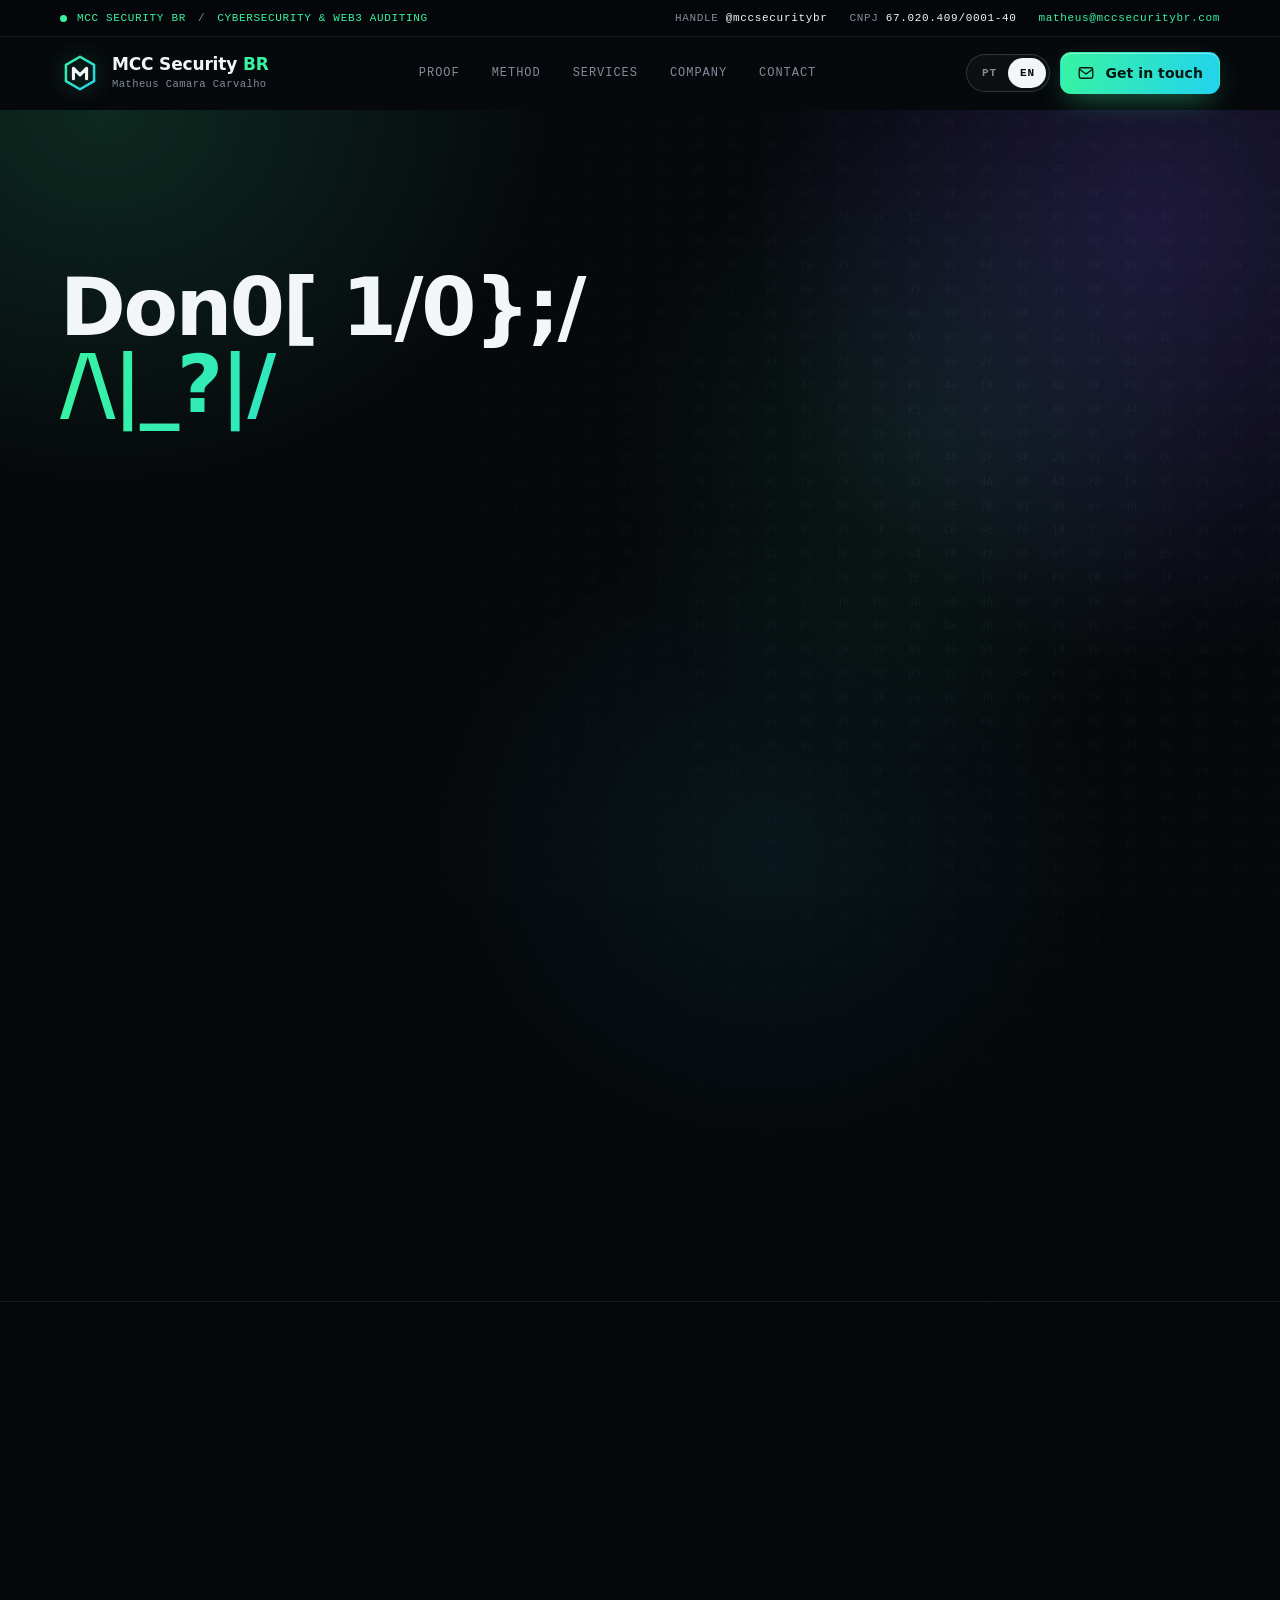
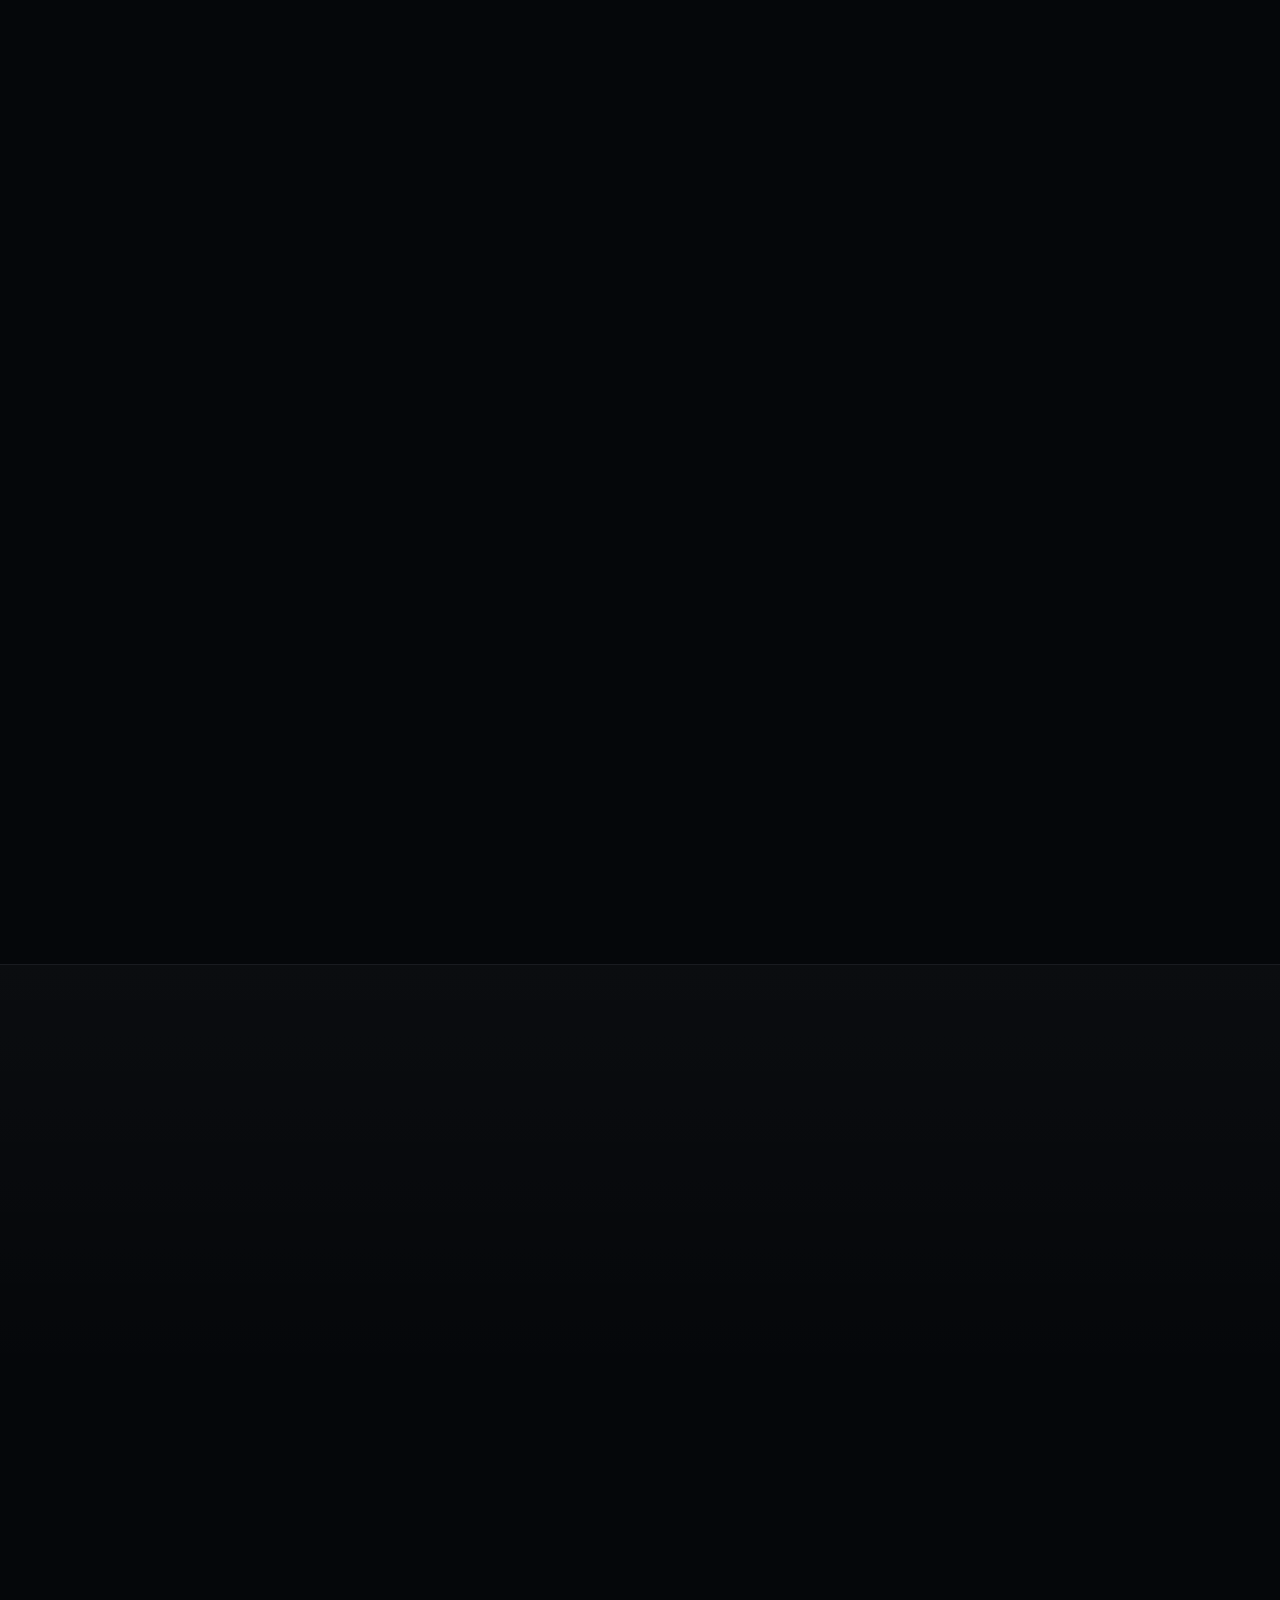
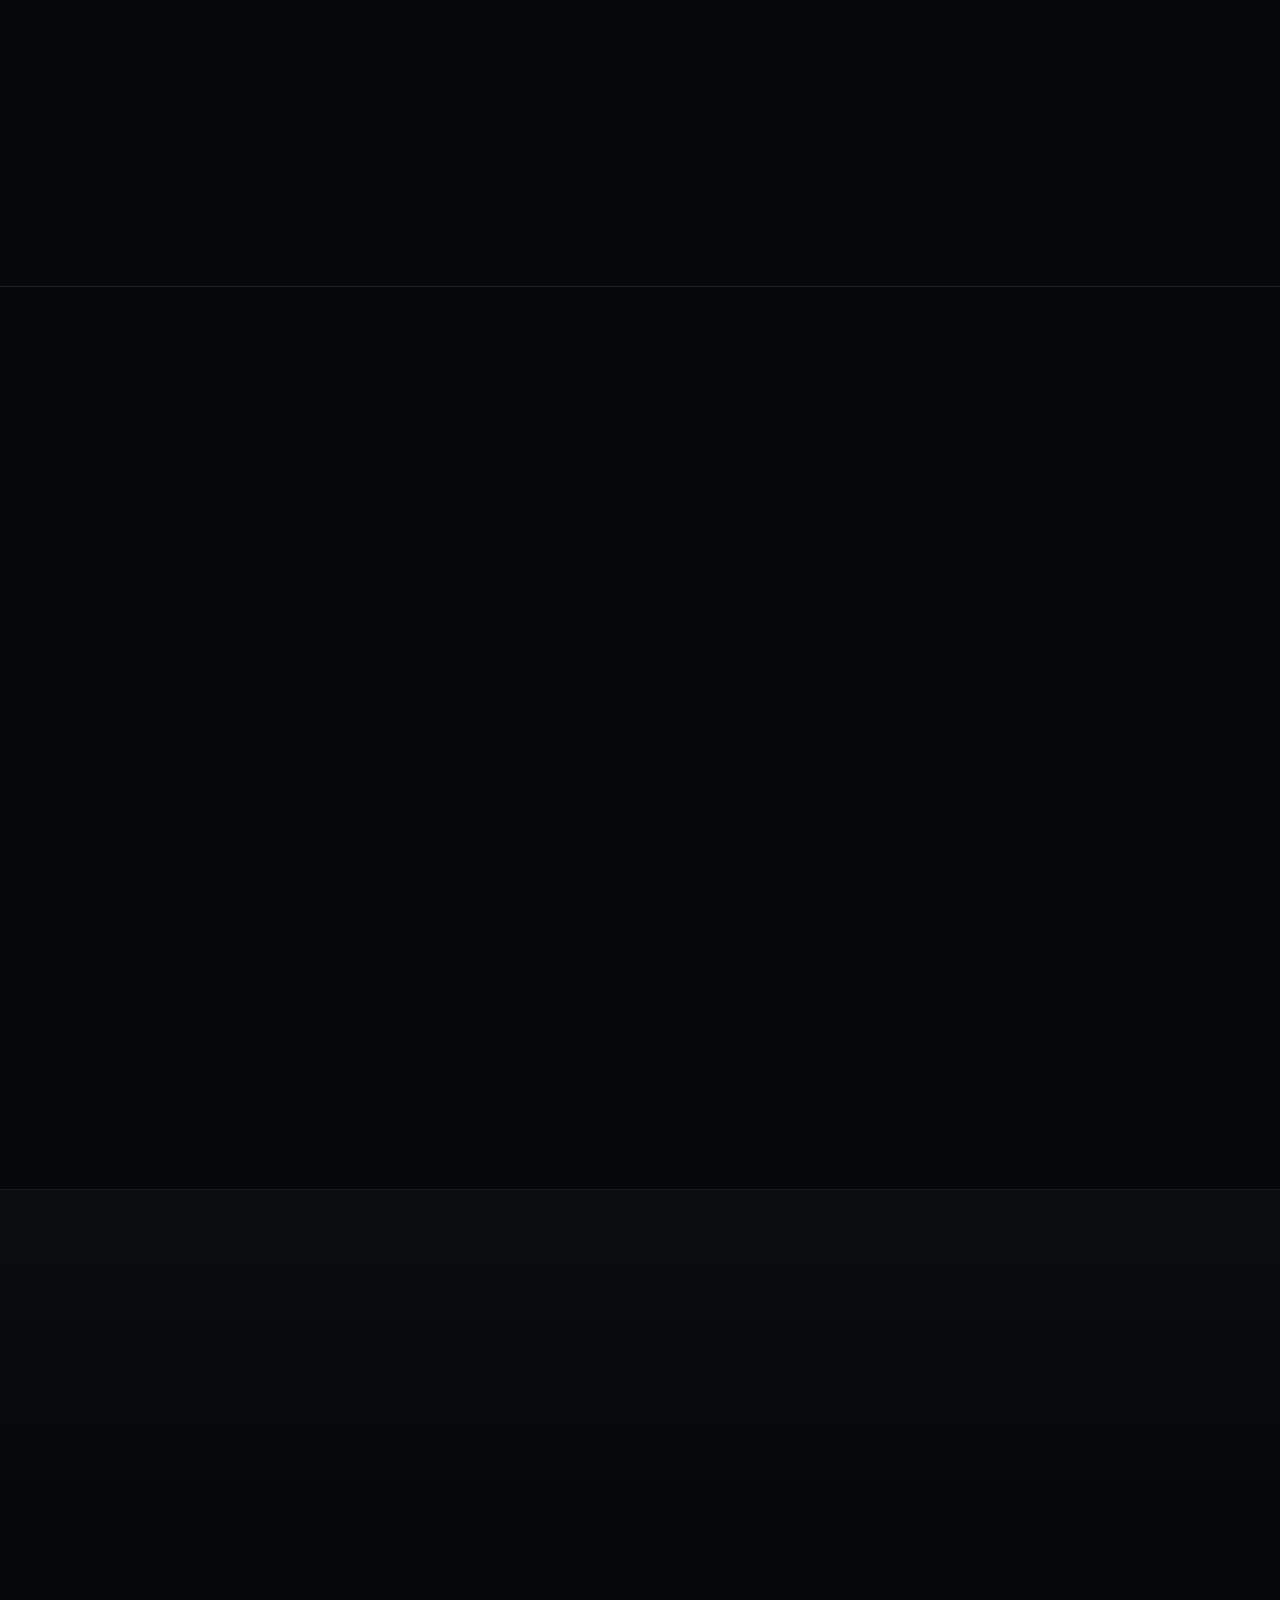
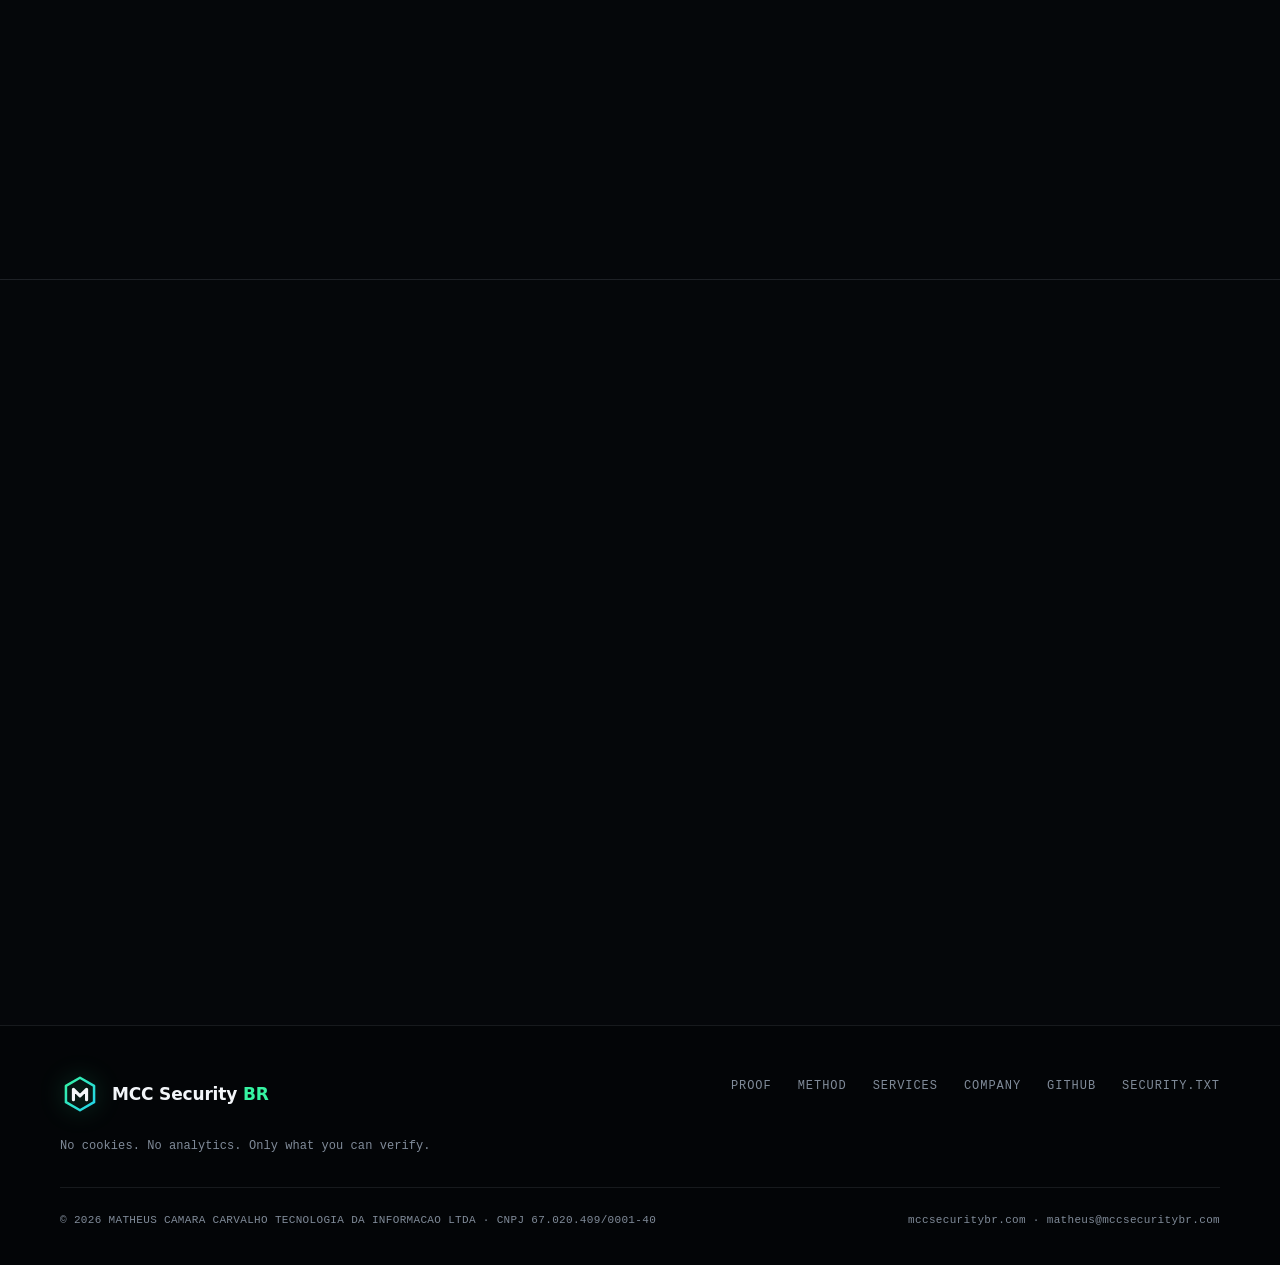
==== commit dba92693: "chore(metrics): auto-update public aggregated stats (2026-11-10 20:19:34)" ====
--- a/index.html
+++ b/index.html
@@ -308,7 +308,7 @@
                     <a class="check" href="#prova-hackenproof">
                       <svg class="i check-mark" aria-hidden="true"><use href="#i-check"/></svg>
                       <span class="check-k">HackenProof</span>
-                      <span class="check-v c-cyan"><span data-metric="hackenproof.earnings">$4,068.97</span> • Rank #<span data-metric="hackenproof.rank">394</span></span>
+                      <span class="check-v c-cyan"><span data-metric="hackenproof.earnings">$4,068.97</span> • Rank #<span data-metric="hackenproof.rank">395</span></span>
                     </a>
                   </li>
                   <li>
@@ -366,8 +366,8 @@
           <article class="kpi kpi-cyan">
             <p class="kpi-label">HackenProof Track Record</p>
             <p class="kpi-value"><span data-count data-metric="hackenproof.earnings">$4,068.97</span> <small>USD</small></p>
-            <p class="kpi-desc lang-pt">Pesquisador verificado (<strong>KYC</strong>) no <strong>Rank #<span data-metric="hackenproof.rank">394</span> Global</strong> (<span data-metric="hackenproof.reputation">386</span> Reputation), <span data-metric="hackenproof.paid_reports">3</span> relatórios pagos (<span data-metric="hackenproof.sev_long">1 Critical, 2 Medium</span>) e <span data-metric="hackenproof.programs_influenced">35</span> programas influenciados.</p>
-            <p class="kpi-desc lang-en"><strong>KYC-verified</strong> researcher at <strong>Rank #<span data-metric="hackenproof.rank">394</span> Global</strong> (<span data-metric="hackenproof.reputation">386</span> Reputation), <span data-metric="hackenproof.paid_reports">3</span> paid reports (<span data-metric="hackenproof.sev_long">1 Critical, 2 Medium</span>), and <span data-metric="hackenproof.programs_influenced">35</span> influenced programs.</p>
+            <p class="kpi-desc lang-pt">Pesquisador verificado (<strong>KYC</strong>) no <strong>Rank #<span data-metric="hackenproof.rank">395</span> Global</strong> (<span data-metric="hackenproof.reputation">386</span> Reputation), <span data-metric="hackenproof.paid_reports">3</span> relatórios pagos (<span data-metric="hackenproof.sev_long">1 Critical, 2 Medium</span>) e <span data-metric="hackenproof.programs_influenced">35</span> programas influenciados.</p>
+            <p class="kpi-desc lang-en"><strong>KYC-verified</strong> researcher at <strong>Rank #<span data-metric="hackenproof.rank">395</span> Global</strong> (<span data-metric="hackenproof.reputation">386</span> Reputation), <span data-metric="hackenproof.paid_reports">3</span> paid reports (<span data-metric="hackenproof.sev_long">1 Critical, 2 Medium</span>), and <span data-metric="hackenproof.programs_influenced">35</span> influenced programs.</p>
           </article>
 
           <article class="kpi kpi-blue">
@@ -544,14 +544,14 @@
                 <span class="exhibit-note">KYC Verified</span>
               </p>
               <h3 class="h3">
-                <span class="lang-pt">HackenProof — Rank #<span data-metric="hackenproof.rank">394</span> Global e Recompensas Web3</span>
-                <span class="lang-en">HackenProof — Rank #<span data-metric="hackenproof.rank">394</span> Global and Web3 Bounties</span>
+                <span class="lang-pt">HackenProof — Rank #<span data-metric="hackenproof.rank">395</span> Global e Recompensas Web3</span>
+                <span class="lang-en">HackenProof — Rank #<span data-metric="hackenproof.rank">395</span> Global and Web3 Bounties</span>
               </h3>
               <p class="body lang-pt">
-                Perfil verificado via <strong>KYC</strong> (<strong><code>@mccsecuritybr</code></strong>) posicionado no <strong>Rank #<span data-metric="hackenproof.rank">394</span> Global</strong> com <strong><span data-metric="hackenproof.reputation">386</span> de Reputação</strong>, <strong><span data-metric="hackenproof.programs_influenced">35</span> programas influenciados</strong> e <strong><span data-metric="hackenproof.earnings">$4,068.97</span></strong> em recompensas pagas (<strong><span data-metric="hackenproof.sev_long">1 Critical, 2 Medium</span></strong>).
+                Perfil verificado via <strong>KYC</strong> (<strong><code>@mccsecuritybr</code></strong>) posicionado no <strong>Rank #<span data-metric="hackenproof.rank">395</span> Global</strong> com <strong><span data-metric="hackenproof.reputation">386</span> de Reputação</strong>, <strong><span data-metric="hackenproof.programs_influenced">35</span> programas influenciados</strong> e <strong><span data-metric="hackenproof.earnings">$4,068.97</span></strong> em recompensas pagas (<strong><span data-metric="hackenproof.sev_long">1 Critical, 2 Medium</span></strong>).
               </p>
               <p class="body lang-en">
-                <strong>KYC-verified</strong> researcher profile (<strong><code>@mccsecuritybr</code></strong>) ranked <strong>#<span data-metric="hackenproof.rank">394</span> Globally</strong> with <strong><span data-metric="hackenproof.reputation">386</span> Reputation</strong>, <strong><span data-metric="hackenproof.programs_influenced">35</span> influenced programs</strong>, and <strong><span data-metric="hackenproof.earnings">$4,068.97</span></strong> in paid bounties (<strong><span data-metric="hackenproof.sev_long">1 Critical, 2 Medium</span></strong>).
+                <strong>KYC-verified</strong> researcher profile (<strong><code>@mccsecuritybr</code></strong>) ranked <strong>#<span data-metric="hackenproof.rank">395</span> Globally</strong> with <strong><span data-metric="hackenproof.reputation">386</span> Reputation</strong>, <strong><span data-metric="hackenproof.programs_influenced">35</span> influenced programs</strong>, and <strong><span data-metric="hackenproof.earnings">$4,068.97</span></strong> in paid bounties (<strong><span data-metric="hackenproof.sev_long">1 Critical, 2 Medium</span></strong>).
               </p>
               <dl class="stats">
                 <div>
@@ -564,7 +564,7 @@
                 </div>
                 <div>
                   <dt>Global Rank</dt>
-                  <dd class="c-cyan">#<span data-count data-metric="hackenproof.rank">394</span></dd>
+                  <dd class="c-cyan">#<span data-count data-metric="hackenproof.rank">395</span></dd>
                 </div>
               </dl>
             </div>
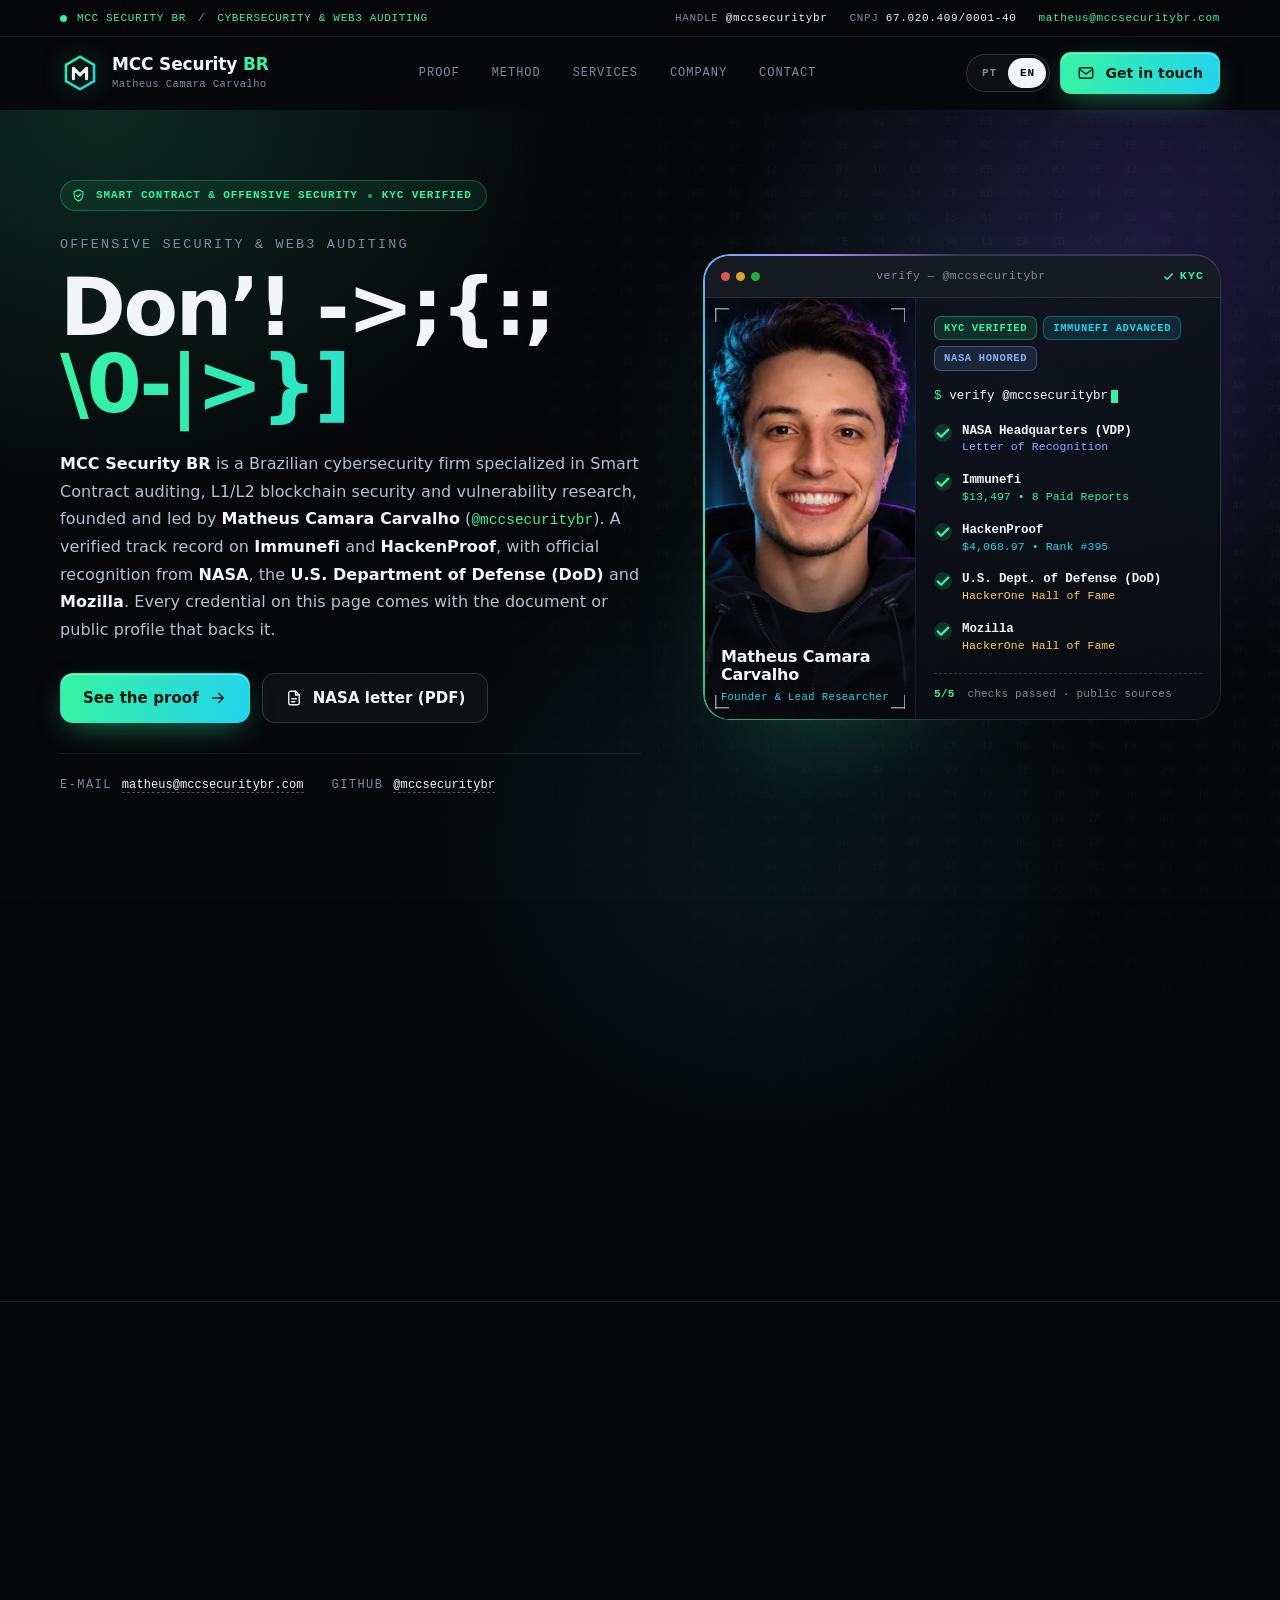
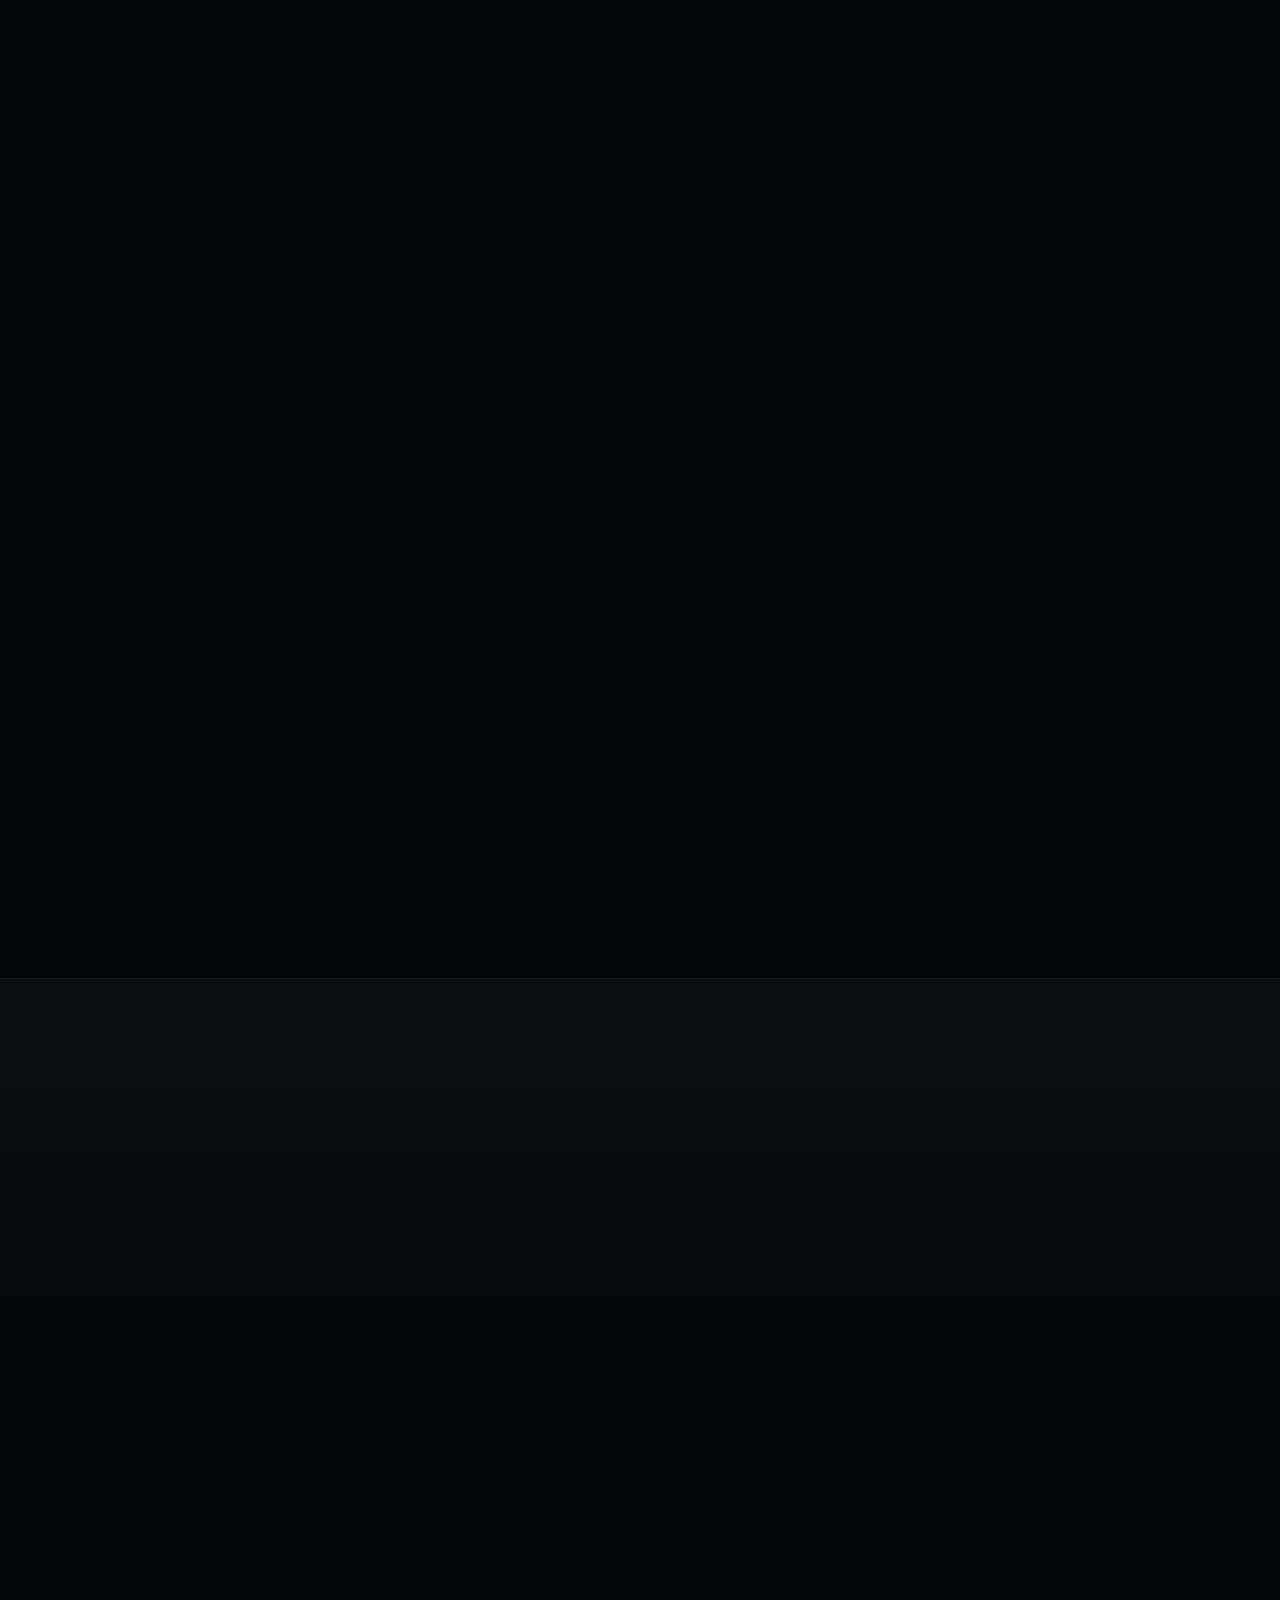
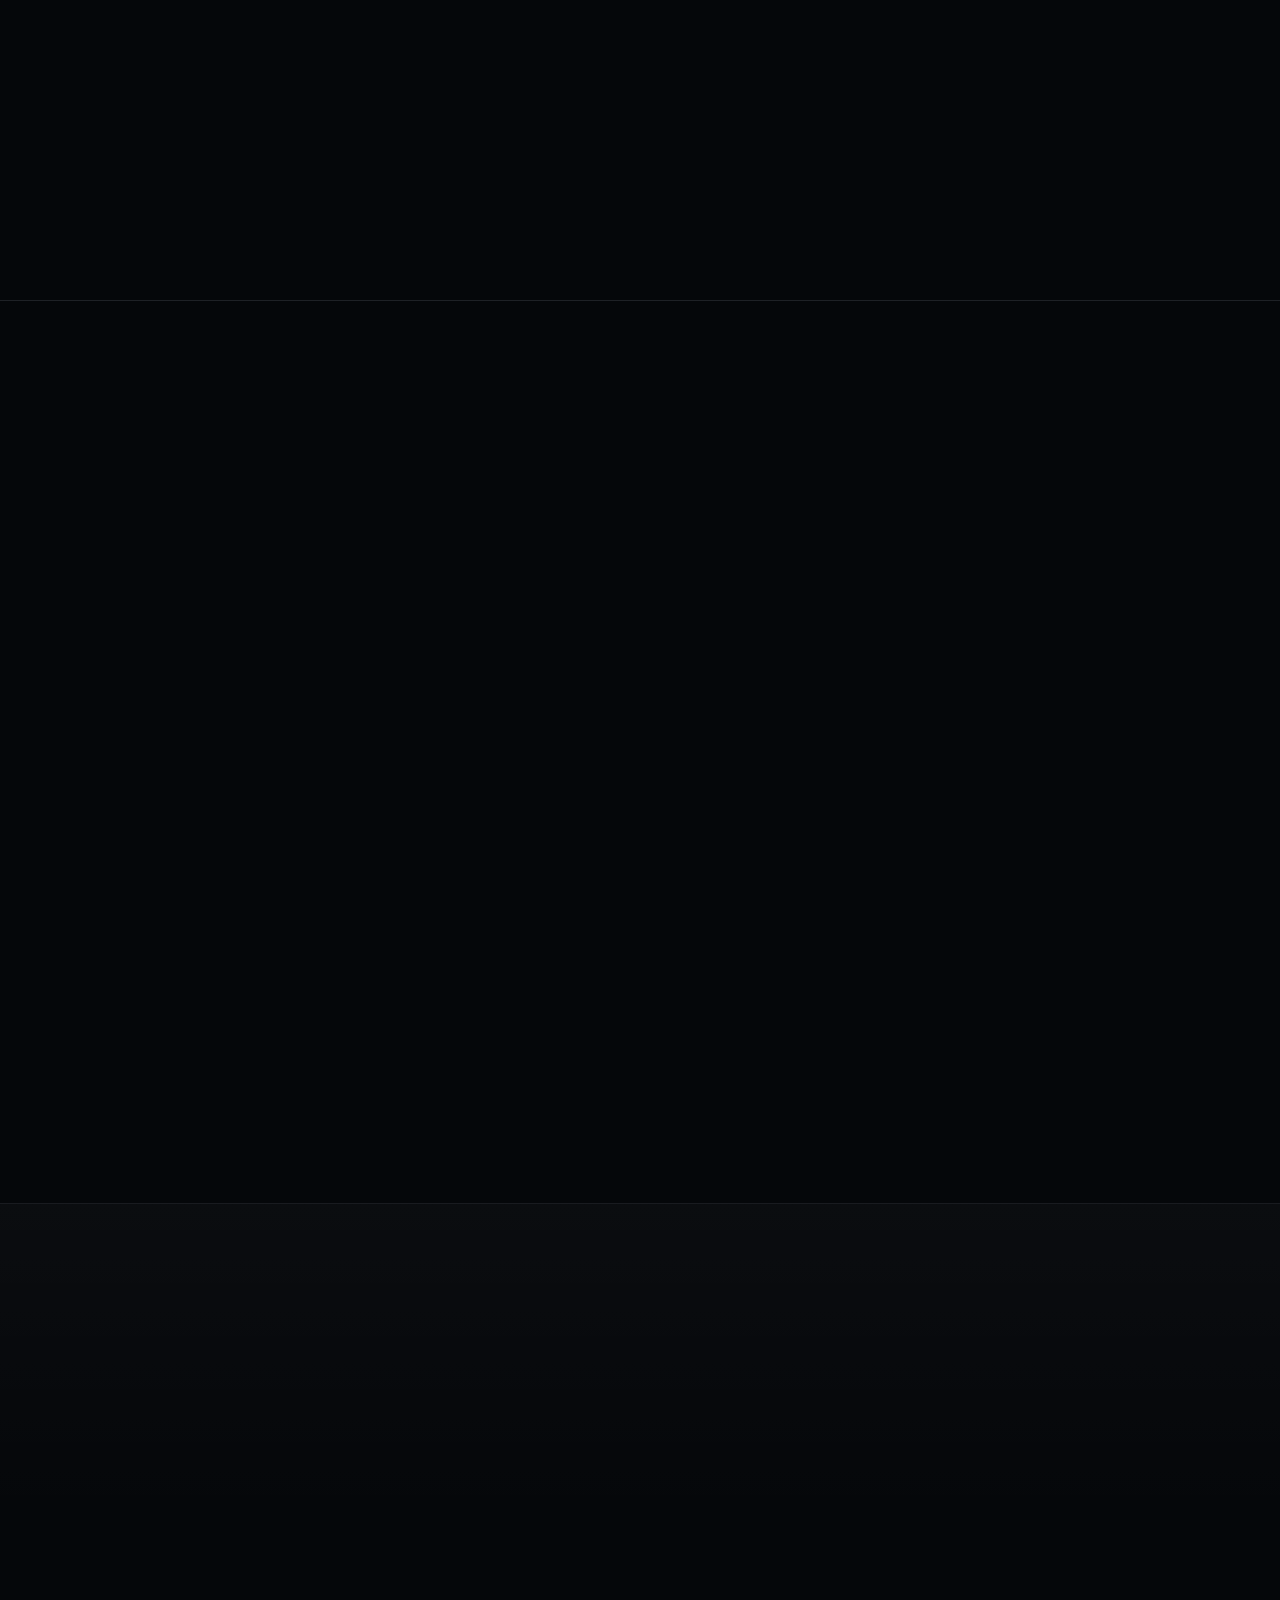
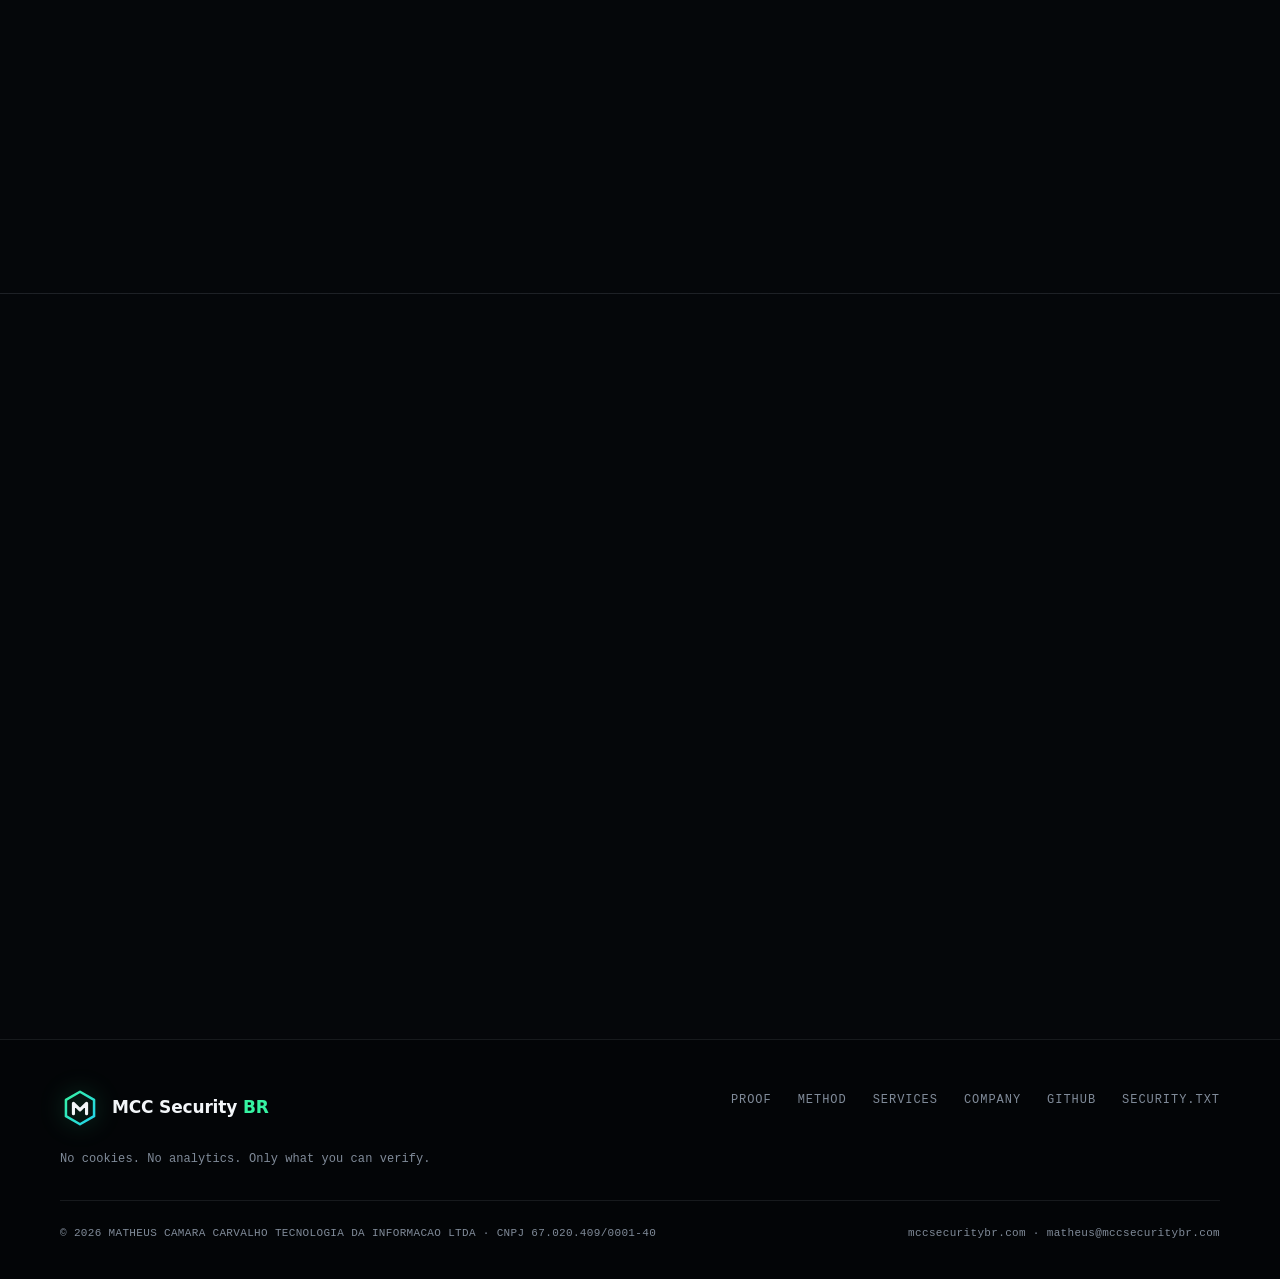
==== commit fa08f9d8: "chore(metrics): auto-update public aggregated stats (2026-11-11 23:03:50)" ====
--- a/index.html
+++ b/index.html
@@ -301,7 +301,7 @@
                     <a class="check" href="#prova-immunefi">
                       <svg class="i check-mark" aria-hidden="true"><use href="#i-check"/></svg>
                       <span class="check-k">Immunefi</span>
-                      <span class="check-v c-accent"><span data-metric="immunefi.earnings">$13,497</span> • <span data-metric="immunefi.paid_reports">7</span> Paid Reports</span>
+                      <span class="check-v c-accent"><span data-metric="immunefi.earnings">$13,497</span> • <span data-metric="immunefi.paid_reports">8</span> Paid Reports</span>
                     </a>
                   </li>
                   <li>
@@ -359,8 +359,8 @@
           <article class="kpi kpi-accent">
             <p class="kpi-label">Immunefi Track Record</p>
             <p class="kpi-value"><span data-count data-metric="immunefi.earnings">$13,497</span> <small>USD</small></p>
-            <p class="kpi-desc lang-pt">Nível <strong>Advanced</strong>, <span data-metric="immunefi.paid_reports">7</span> relatórios de Bug Bounty pagos, <span data-metric="immunefi.secured_programs">6</span> programas Web3 protegidos e #<span data-metric="immunefi.rank_alltime">829</span> no ranking All-Time (#<span data-metric="immunefi.rank_year">214</span> em 2026).</p>
-            <p class="kpi-desc lang-en"><strong>Advanced</strong> tier, <span data-metric="immunefi.paid_reports">7</span> paid Bug Bounty reports, <span data-metric="immunefi.secured_programs">6</span> secured Web3 programs, and ranked #<span data-metric="immunefi.rank_alltime">829</span> All-Time (#<span data-metric="immunefi.rank_year">214</span> in 2026).</p>
+            <p class="kpi-desc lang-pt">Nível <strong>Advanced</strong>, <span data-metric="immunefi.paid_reports">8</span> relatórios de Bug Bounty pagos, <span data-metric="immunefi.secured_programs">7</span> programas Web3 protegidos e #<span data-metric="immunefi.rank_alltime">829</span> no ranking All-Time (#<span data-metric="immunefi.rank_year">214</span> em 2026).</p>
+            <p class="kpi-desc lang-en"><strong>Advanced</strong> tier, <span data-metric="immunefi.paid_reports">8</span> paid Bug Bounty reports, <span data-metric="immunefi.secured_programs">7</span> secured Web3 programs, and ranked #<span data-metric="immunefi.rank_alltime">829</span> All-Time (#<span data-metric="immunefi.rank_year">214</span> in 2026).</p>
           </article>
 
           <article class="kpi kpi-cyan">
@@ -488,10 +488,10 @@
                 <span class="lang-en">Immunefi — Advanced Profile and Secured Programs</span>
               </h3>
               <p class="body lang-pt">
-                Perfil oficial <strong><code>mccsecuritybr</code></strong> na <strong>Immunefi</strong> com nível <strong>Advanced</strong>, totalizando <strong><span data-metric="immunefi.earnings">$13,497</span></strong> em recompensas pagas, <strong><span data-metric="immunefi.paid_reports">7</span> relatórios de Bug Bounty validados</strong> (<span data-metric="immunefi.sev_long">6 Medium, 1 Low</span>), <strong><span data-metric="immunefi.secured_programs">6</span> programas Web3 protegidos</strong> e posição <strong>#<span data-metric="immunefi.rank_alltime">829</span> All-Time</strong> (#<span data-metric="immunefi.rank_year">214</span> em 2026).
+                Perfil oficial <strong><code>mccsecuritybr</code></strong> na <strong>Immunefi</strong> com nível <strong>Advanced</strong>, totalizando <strong><span data-metric="immunefi.earnings">$13,497</span></strong> em recompensas pagas, <strong><span data-metric="immunefi.paid_reports">8</span> relatórios de Bug Bounty validados</strong> (<span data-metric="immunefi.sev_long">1 High, 6 Medium, 1 Low</span>), <strong><span data-metric="immunefi.secured_programs">7</span> programas Web3 protegidos</strong> e posição <strong>#<span data-metric="immunefi.rank_alltime">829</span> All-Time</strong> (#<span data-metric="immunefi.rank_year">214</span> em 2026).
               </p>
               <p class="body lang-en">
-                Official <strong><code>mccsecuritybr</code></strong> profile on <strong>Immunefi</strong> holding <strong>Advanced</strong> tier, totaling <strong><span data-metric="immunefi.earnings">$13,497</span></strong> in paid bounties, <strong><span data-metric="immunefi.paid_reports">7</span> validated Bug Bounty reports</strong> (<span data-metric="immunefi.sev_long">6 Medium, 1 Low</span>), <strong><span data-metric="immunefi.secured_programs">6</span> secured Web3 programs</strong>, ranked <strong>#<span data-metric="immunefi.rank_alltime">829</span> All-Time</strong> (#<span data-metric="immunefi.rank_year">214</span> in 2026).
+                Official <strong><code>mccsecuritybr</code></strong> profile on <strong>Immunefi</strong> holding <strong>Advanced</strong> tier, totaling <strong><span data-metric="immunefi.earnings">$13,497</span></strong> in paid bounties, <strong><span data-metric="immunefi.paid_reports">8</span> validated Bug Bounty reports</strong> (<span data-metric="immunefi.sev_long">1 High, 6 Medium, 1 Low</span>), <strong><span data-metric="immunefi.secured_programs">7</span> secured Web3 programs</strong>, ranked <strong>#<span data-metric="immunefi.rank_alltime">829</span> All-Time</strong> (#<span data-metric="immunefi.rank_year">214</span> in 2026).
               </p>
               <dl class="stats">
                 <div>
@@ -499,8 +499,8 @@
                   <dd class="c-accent"><span data-count data-metric="immunefi.earnings">$13,497</span></dd>
                 </div>
                 <div>
-                  <dt data-metric="immunefi.sev_short">6 Med • 1 Low</dt>
-                  <dd><span data-count data-metric="immunefi.paid_reports">7</span> Reports</dd>
+                  <dt data-metric="immunefi.sev_short">1 High • 6 Med • 1 Low</dt>
+                  <dd><span data-count data-metric="immunefi.paid_reports">8</span> Reports</dd>
                 </div>
                 <div>
                   <dt>All-Time Rank</dt>
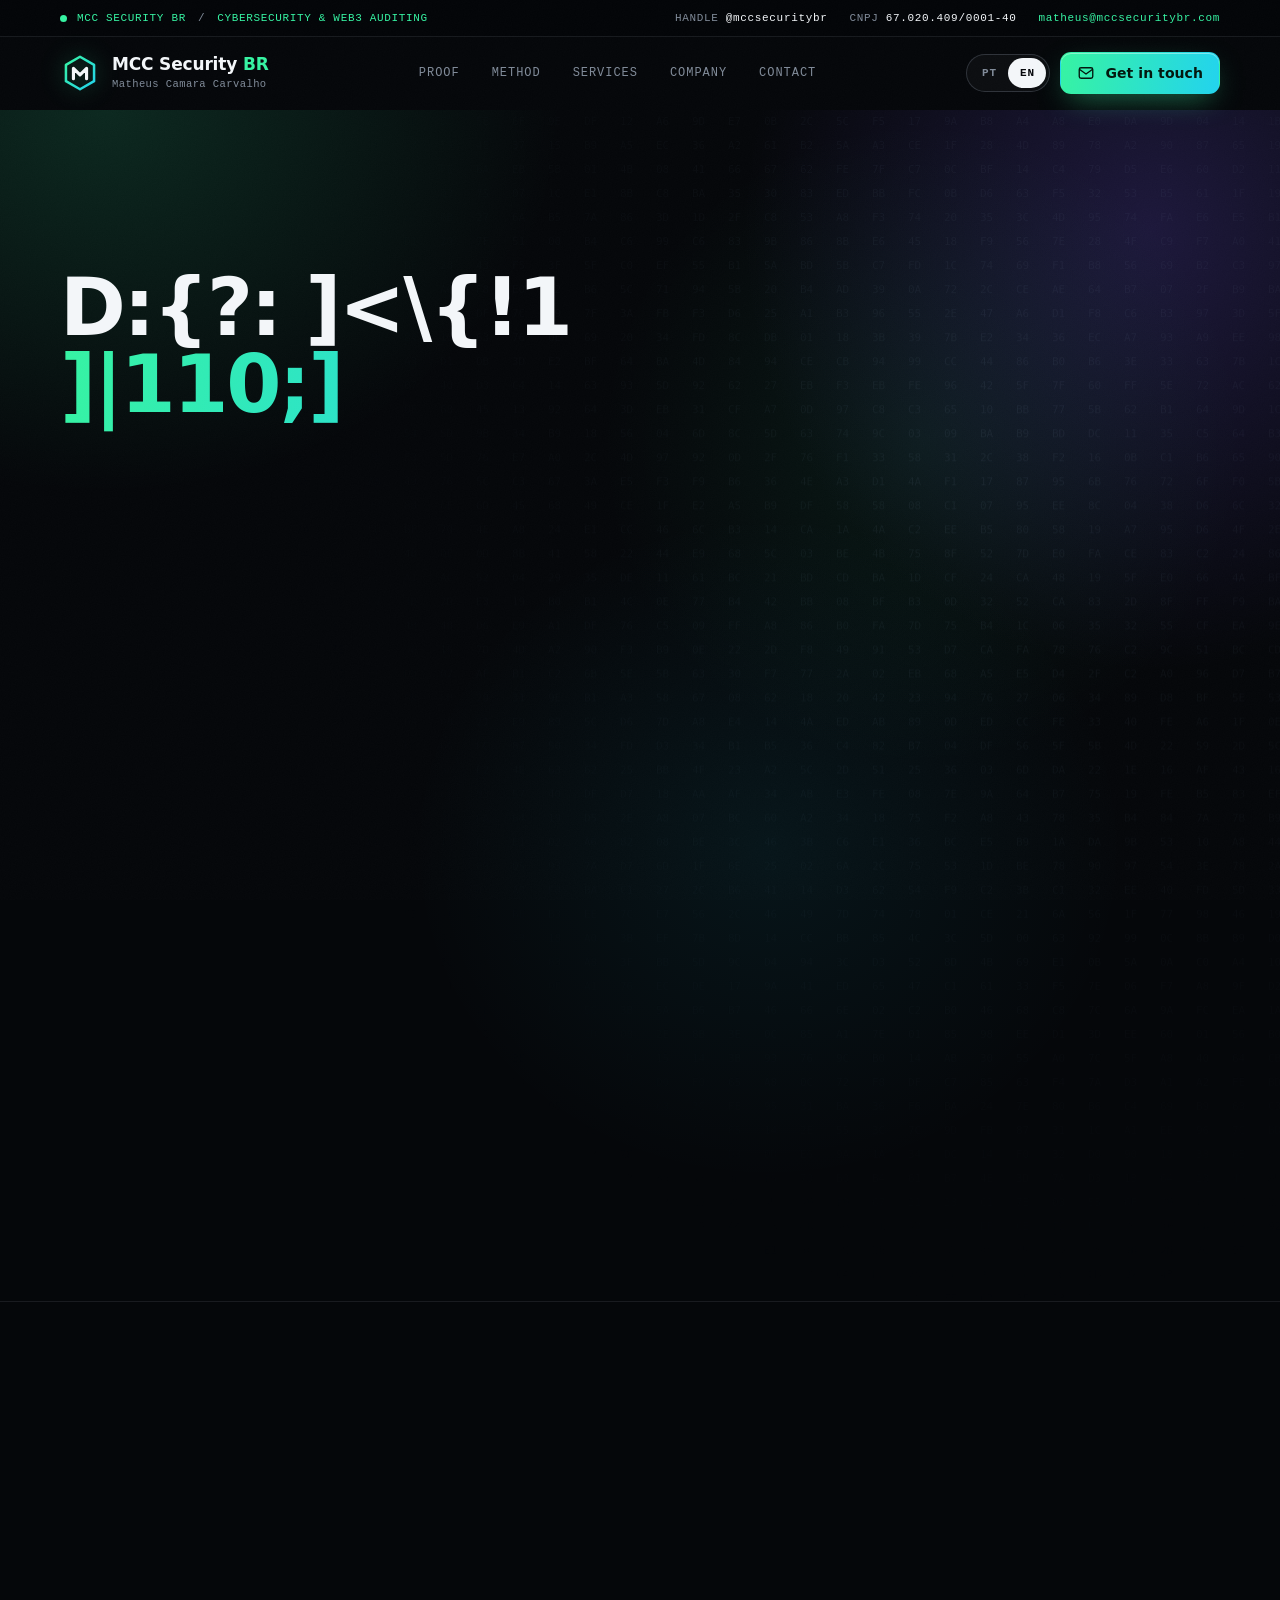
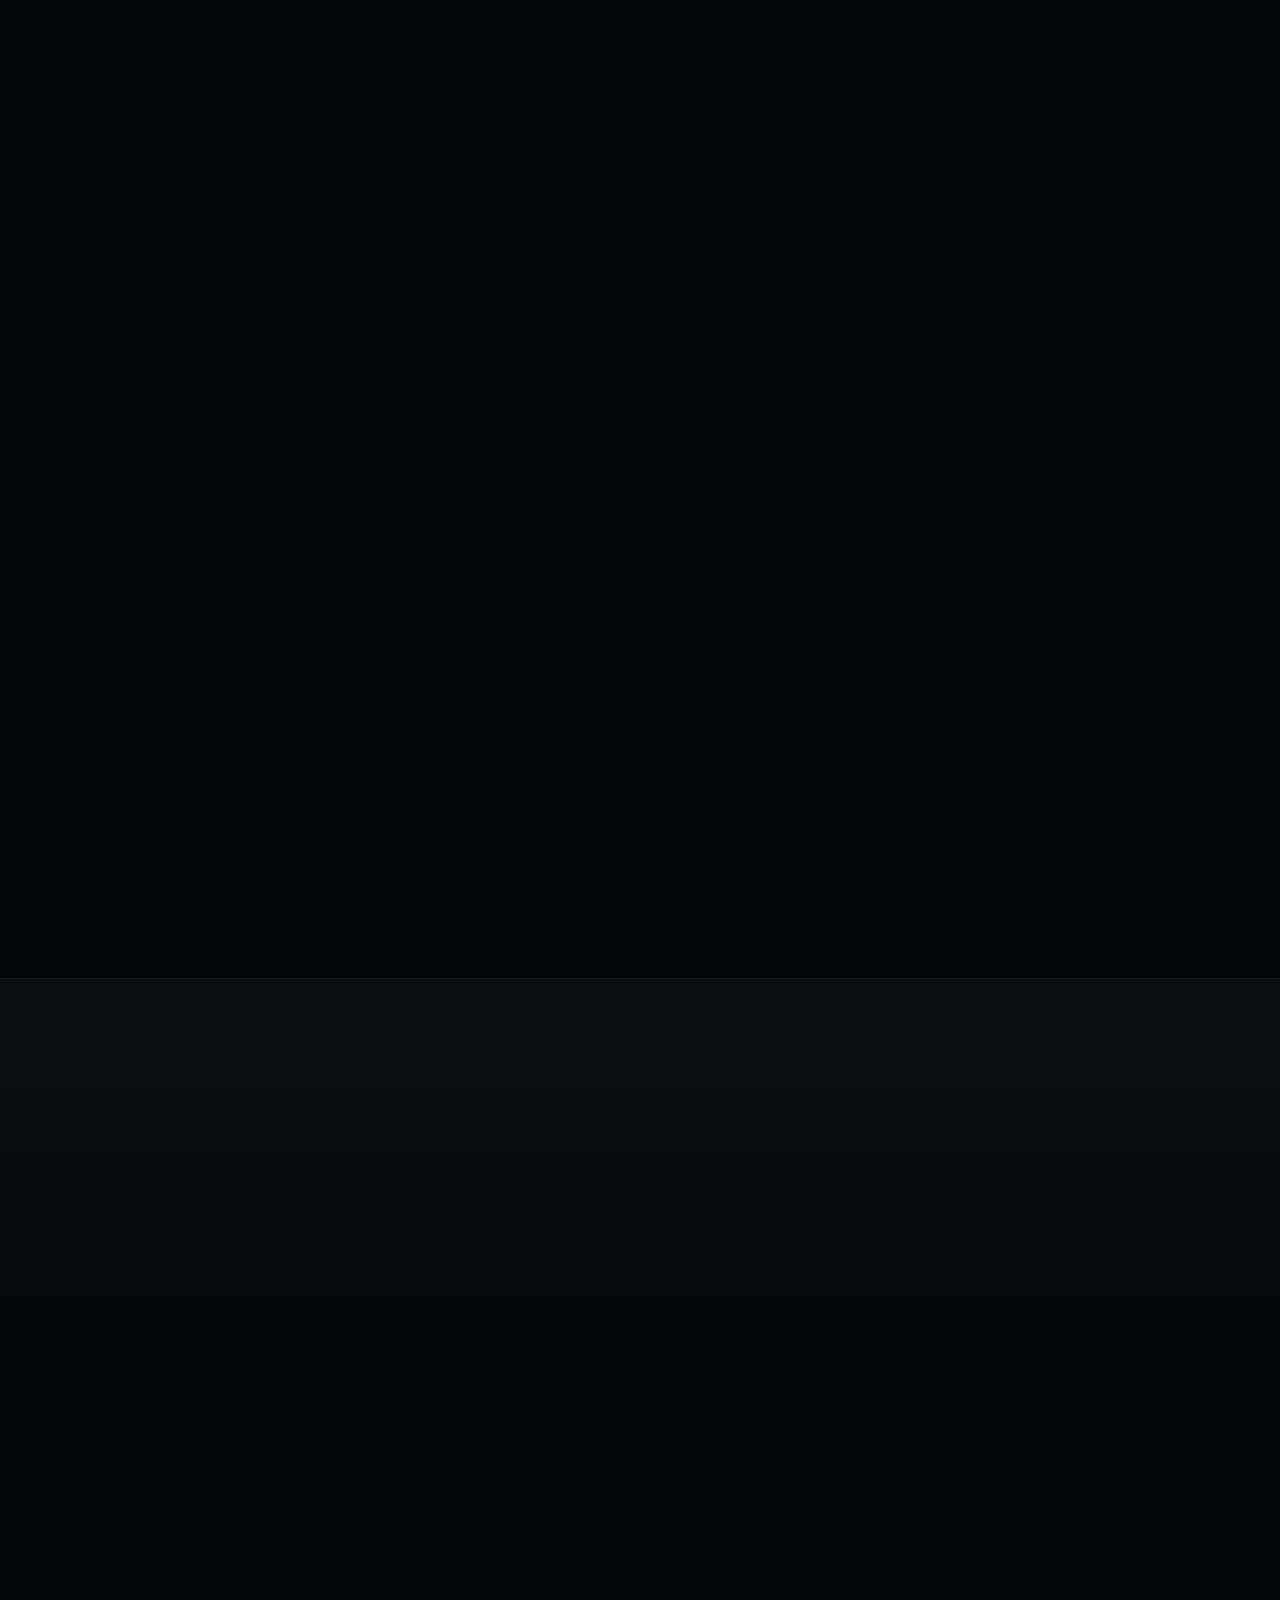
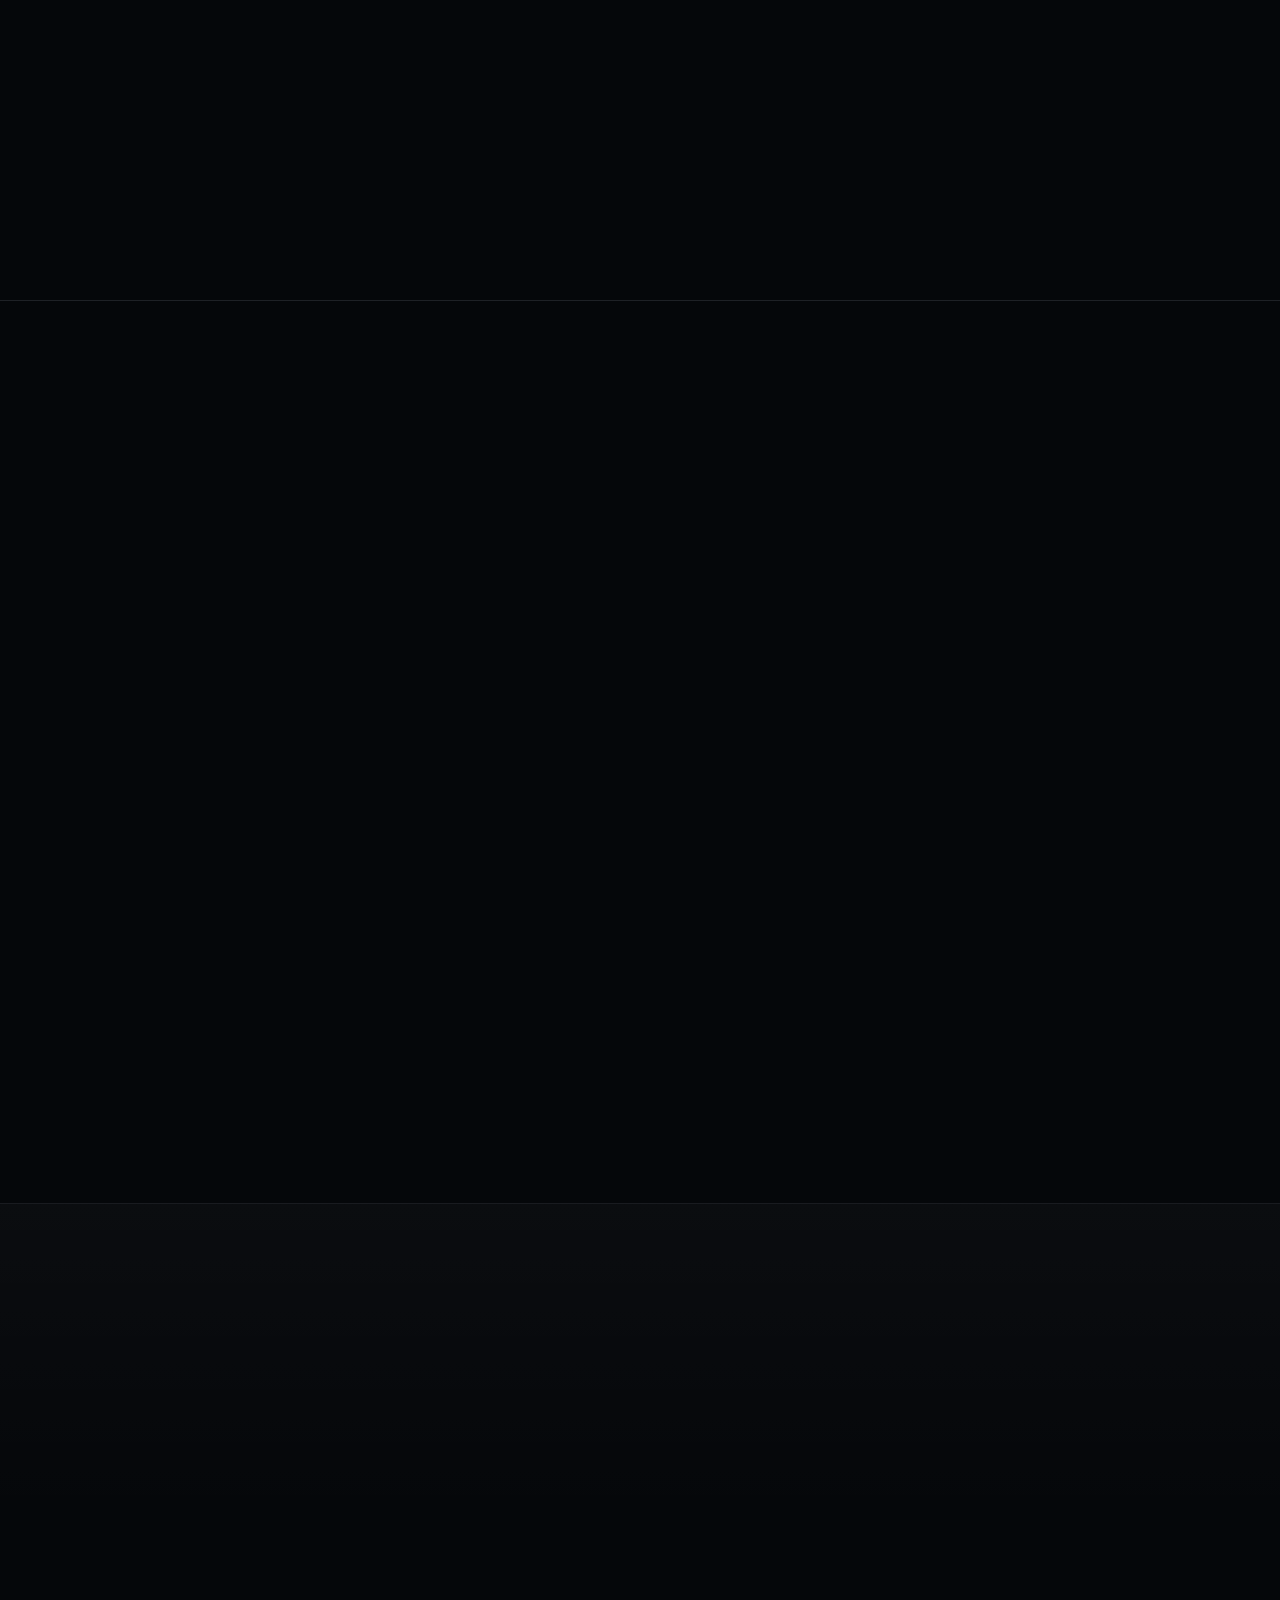
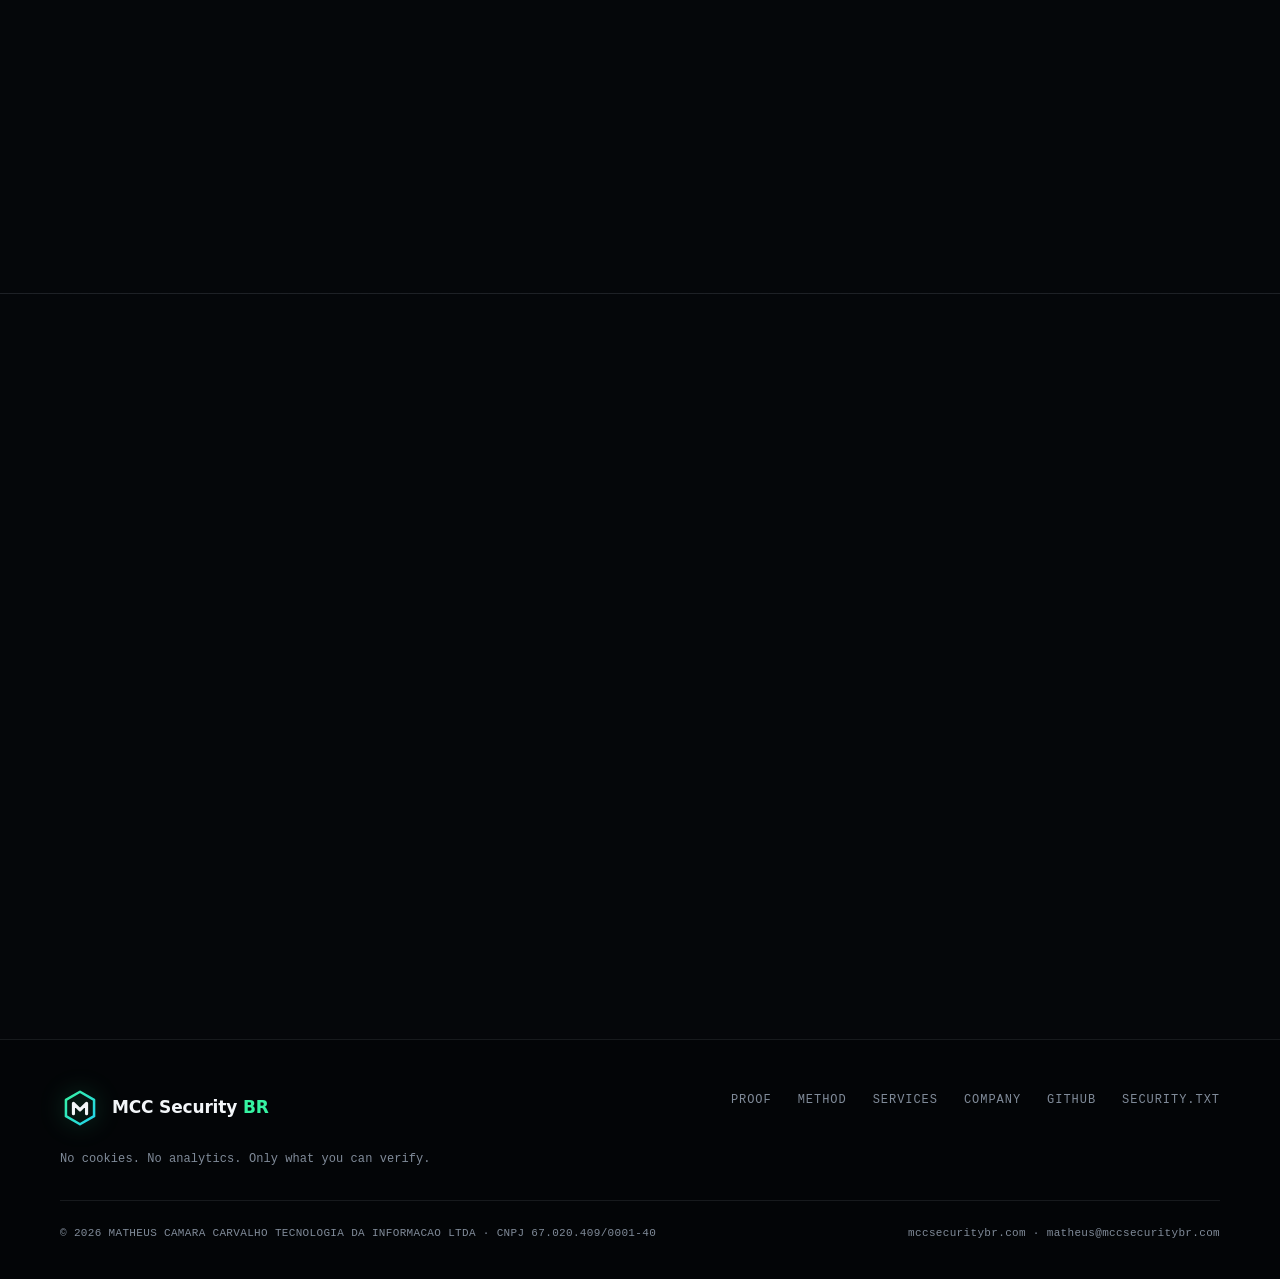
==== commit d23fce1c: "chore(metrics): auto-update public aggregated stats (2026-11-21 23:03:32)" ====
--- a/index.html
+++ b/index.html
@@ -301,7 +301,7 @@
                     <a class="check" href="#prova-immunefi">
                       <svg class="i check-mark" aria-hidden="true"><use href="#i-check"/></svg>
                       <span class="check-k">Immunefi</span>
-                      <span class="check-v c-accent"><span data-metric="immunefi.earnings">$13,497</span> • <span data-metric="immunefi.paid_reports">8</span> Paid Reports</span>
+                      <span class="check-v c-accent"><span data-metric="immunefi.earnings">$13,497</span> • <span data-metric="immunefi.paid_reports">9</span> Paid Reports</span>
                     </a>
                   </li>
                   <li>
@@ -359,8 +359,8 @@
           <article class="kpi kpi-accent">
             <p class="kpi-label">Immunefi Track Record</p>
             <p class="kpi-value"><span data-count data-metric="immunefi.earnings">$13,497</span> <small>USD</small></p>
-            <p class="kpi-desc lang-pt">Nível <strong>Advanced</strong>, <span data-metric="immunefi.paid_reports">8</span> relatórios de Bug Bounty pagos, <span data-metric="immunefi.secured_programs">7</span> programas Web3 protegidos e #<span data-metric="immunefi.rank_alltime">829</span> no ranking All-Time (#<span data-metric="immunefi.rank_year">214</span> em 2026).</p>
-            <p class="kpi-desc lang-en"><strong>Advanced</strong> tier, <span data-metric="immunefi.paid_reports">8</span> paid Bug Bounty reports, <span data-metric="immunefi.secured_programs">7</span> secured Web3 programs, and ranked #<span data-metric="immunefi.rank_alltime">829</span> All-Time (#<span data-metric="immunefi.rank_year">214</span> in 2026).</p>
+            <p class="kpi-desc lang-pt">Nível <strong>Advanced</strong>, <span data-metric="immunefi.paid_reports">9</span> relatórios de Bug Bounty pagos, <span data-metric="immunefi.secured_programs">7</span> programas Web3 protegidos e #<span data-metric="immunefi.rank_alltime">829</span> no ranking All-Time (#<span data-metric="immunefi.rank_year">214</span> em 2026).</p>
+            <p class="kpi-desc lang-en"><strong>Advanced</strong> tier, <span data-metric="immunefi.paid_reports">9</span> paid Bug Bounty reports, <span data-metric="immunefi.secured_programs">7</span> secured Web3 programs, and ranked #<span data-metric="immunefi.rank_alltime">829</span> All-Time (#<span data-metric="immunefi.rank_year">214</span> in 2026).</p>
           </article>
 
           <article class="kpi kpi-cyan">
@@ -488,10 +488,10 @@
                 <span class="lang-en">Immunefi — Advanced Profile and Secured Programs</span>
               </h3>
               <p class="body lang-pt">
-                Perfil oficial <strong><code>mccsecuritybr</code></strong> na <strong>Immunefi</strong> com nível <strong>Advanced</strong>, totalizando <strong><span data-metric="immunefi.earnings">$13,497</span></strong> em recompensas pagas, <strong><span data-metric="immunefi.paid_reports">8</span> relatórios de Bug Bounty validados</strong> (<span data-metric="immunefi.sev_long">1 High, 6 Medium, 1 Low</span>), <strong><span data-metric="immunefi.secured_programs">7</span> programas Web3 protegidos</strong> e posição <strong>#<span data-metric="immunefi.rank_alltime">829</span> All-Time</strong> (#<span data-metric="immunefi.rank_year">214</span> em 2026).
+                Perfil oficial <strong><code>mccsecuritybr</code></strong> na <strong>Immunefi</strong> com nível <strong>Advanced</strong>, totalizando <strong><span data-metric="immunefi.earnings">$13,497</span></strong> em recompensas pagas, <strong><span data-metric="immunefi.paid_reports">9</span> relatórios de Bug Bounty validados</strong> (<span data-metric="immunefi.sev_long">2 High, 6 Medium, 1 Low</span>), <strong><span data-metric="immunefi.secured_programs">7</span> programas Web3 protegidos</strong> e posição <strong>#<span data-metric="immunefi.rank_alltime">829</span> All-Time</strong> (#<span data-metric="immunefi.rank_year">214</span> em 2026).
               </p>
               <p class="body lang-en">
-                Official <strong><code>mccsecuritybr</code></strong> profile on <strong>Immunefi</strong> holding <strong>Advanced</strong> tier, totaling <strong><span data-metric="immunefi.earnings">$13,497</span></strong> in paid bounties, <strong><span data-metric="immunefi.paid_reports">8</span> validated Bug Bounty reports</strong> (<span data-metric="immunefi.sev_long">1 High, 6 Medium, 1 Low</span>), <strong><span data-metric="immunefi.secured_programs">7</span> secured Web3 programs</strong>, ranked <strong>#<span data-metric="immunefi.rank_alltime">829</span> All-Time</strong> (#<span data-metric="immunefi.rank_year">214</span> in 2026).
+                Official <strong><code>mccsecuritybr</code></strong> profile on <strong>Immunefi</strong> holding <strong>Advanced</strong> tier, totaling <strong><span data-metric="immunefi.earnings">$13,497</span></strong> in paid bounties, <strong><span data-metric="immunefi.paid_reports">9</span> validated Bug Bounty reports</strong> (<span data-metric="immunefi.sev_long">2 High, 6 Medium, 1 Low</span>), <strong><span data-metric="immunefi.secured_programs">7</span> secured Web3 programs</strong>, ranked <strong>#<span data-metric="immunefi.rank_alltime">829</span> All-Time</strong> (#<span data-metric="immunefi.rank_year">214</span> in 2026).
               </p>
               <dl class="stats">
                 <div>
@@ -499,8 +499,8 @@
                   <dd class="c-accent"><span data-count data-metric="immunefi.earnings">$13,497</span></dd>
                 </div>
                 <div>
-                  <dt data-metric="immunefi.sev_short">1 High • 6 Med • 1 Low</dt>
-                  <dd><span data-count data-metric="immunefi.paid_reports">8</span> Reports</dd>
+                  <dt data-metric="immunefi.sev_short">2 High • 6 Med • 1 Low</dt>
+                  <dd><span data-count data-metric="immunefi.paid_reports">9</span> Reports</dd>
                 </div>
                 <div>
                   <dt>All-Time Rank</dt>
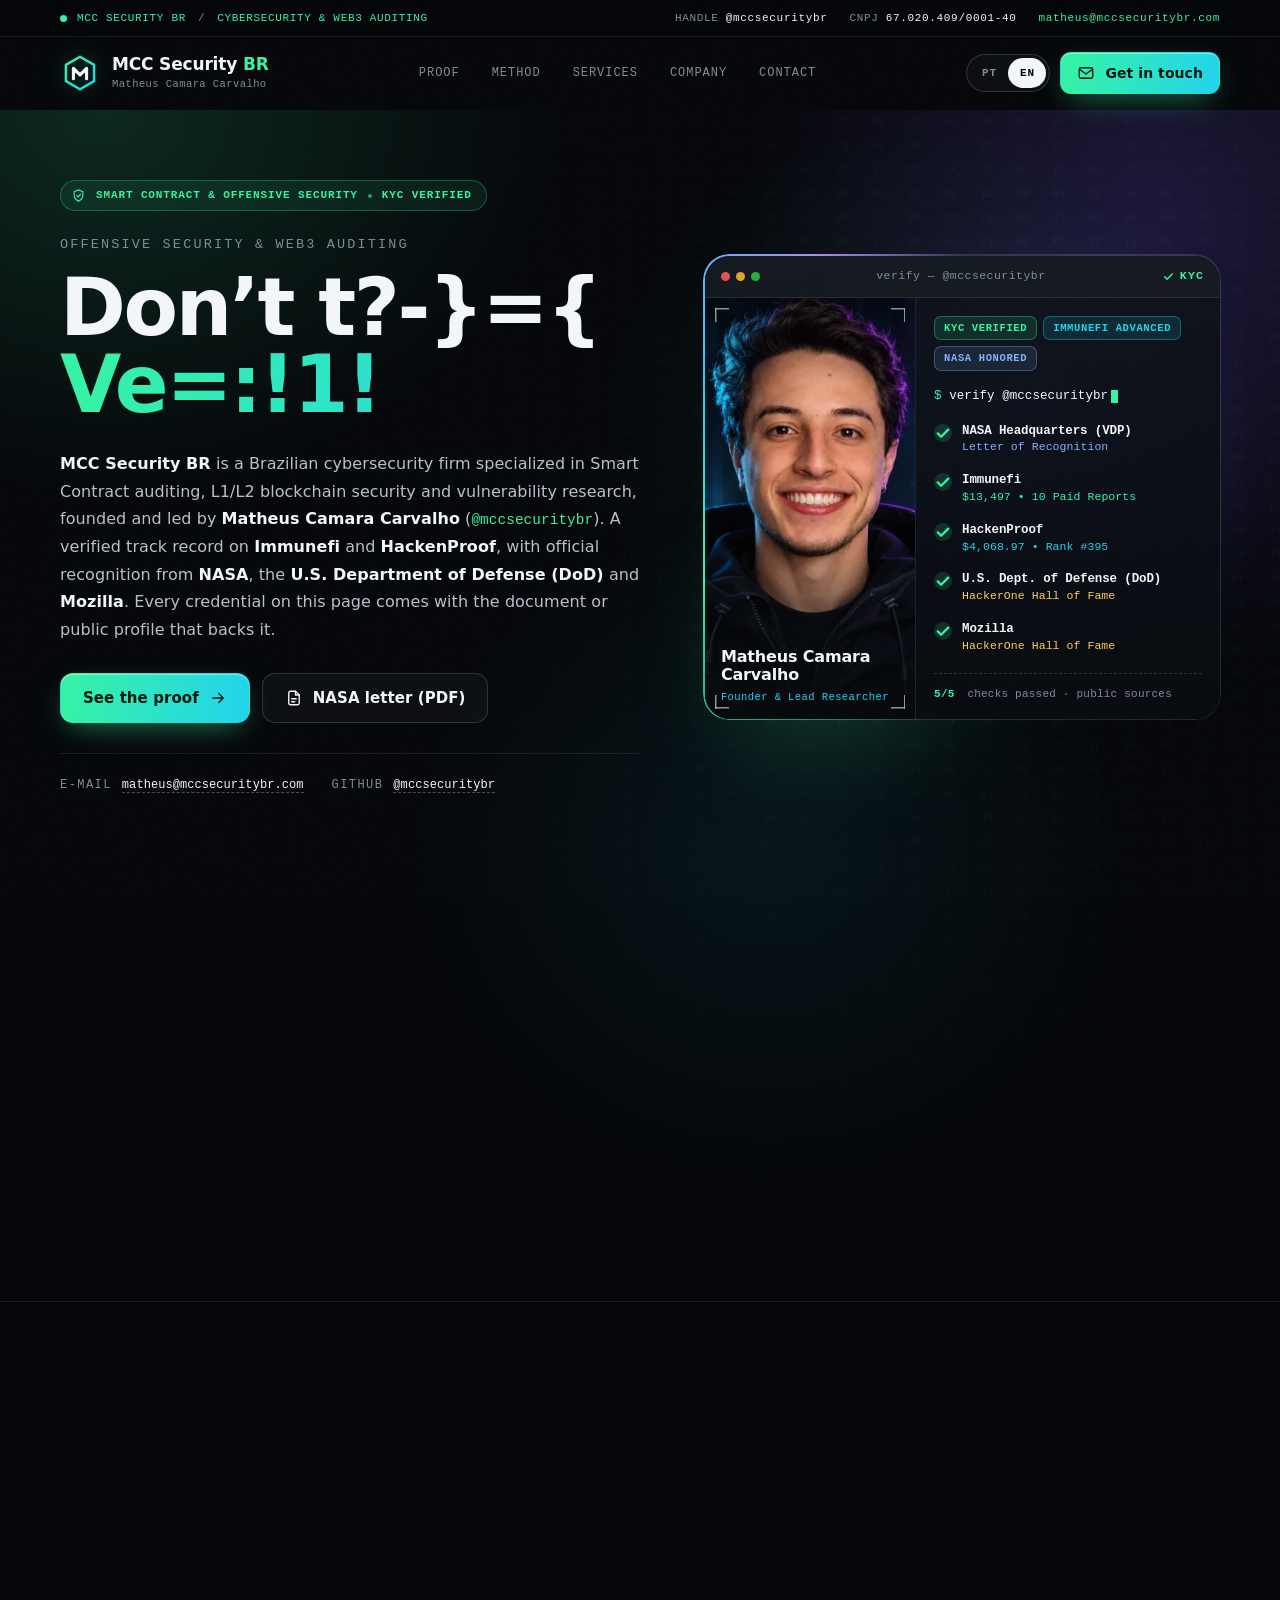
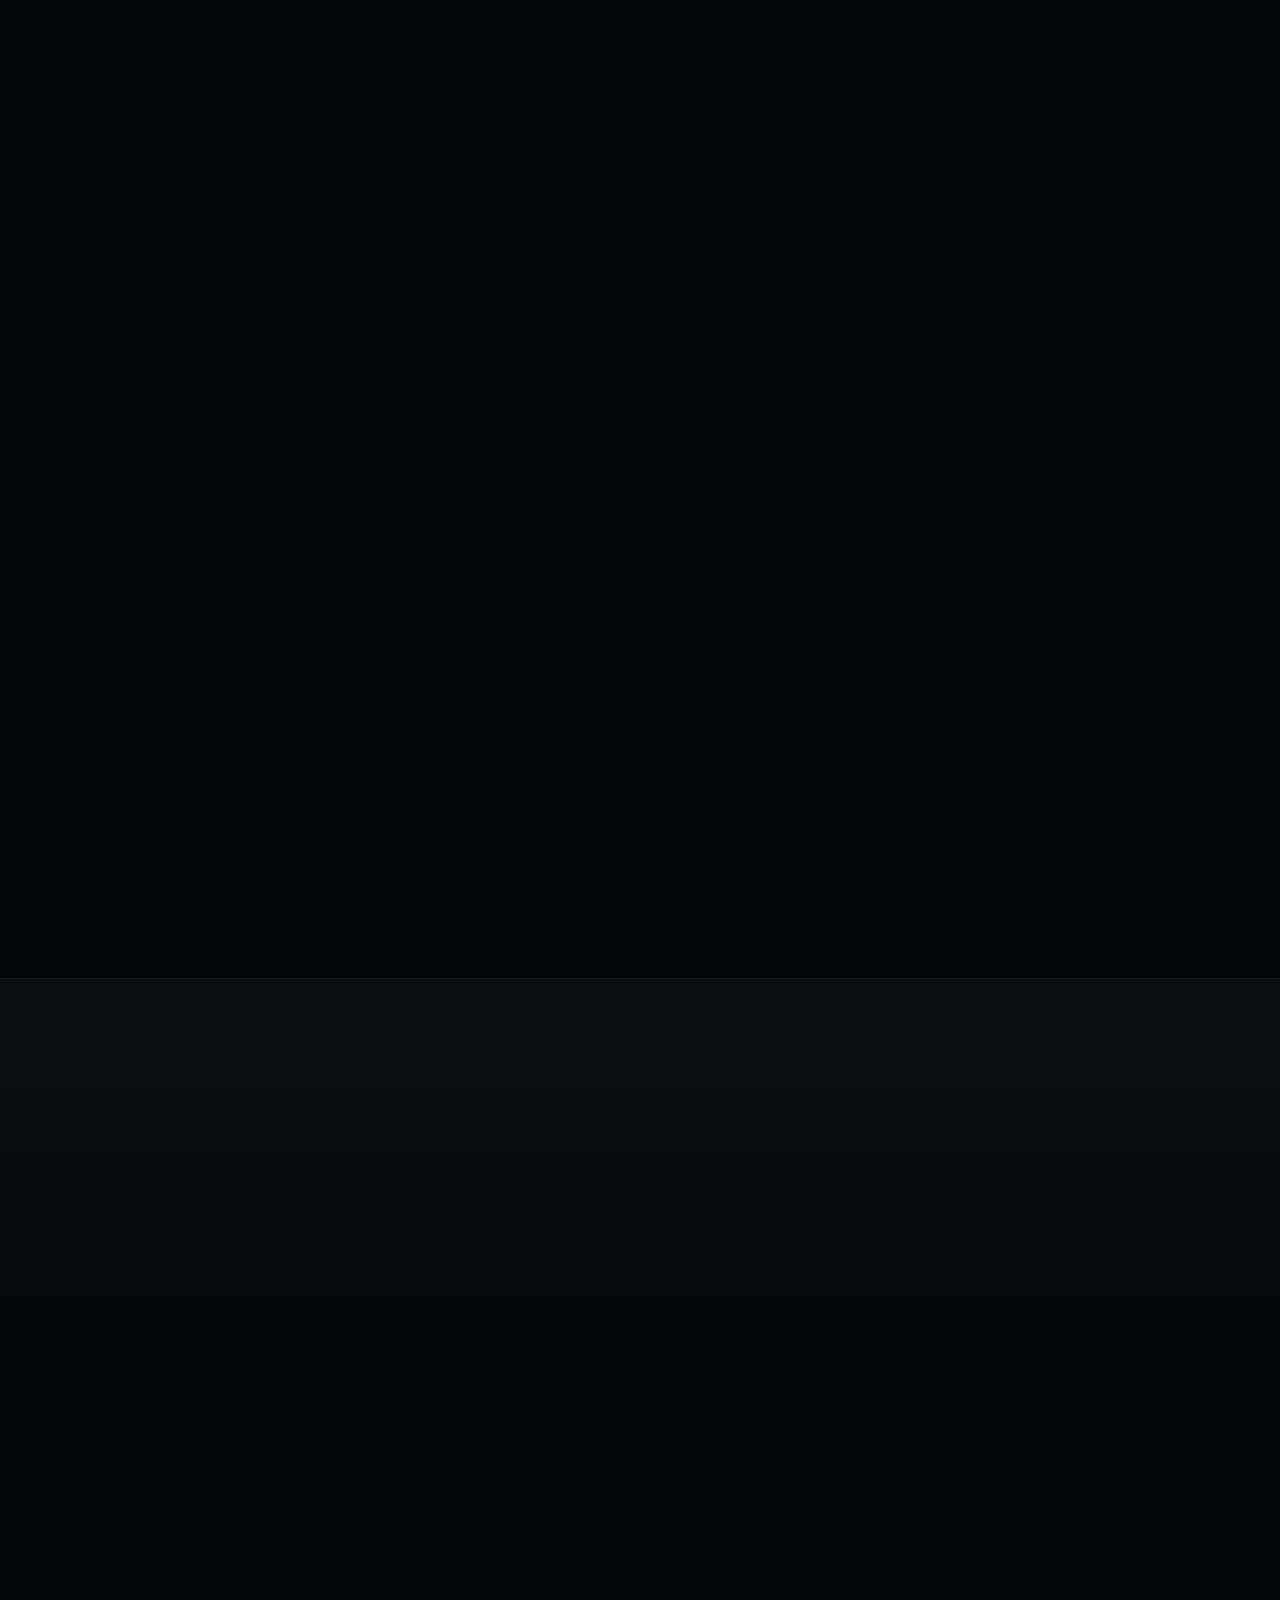
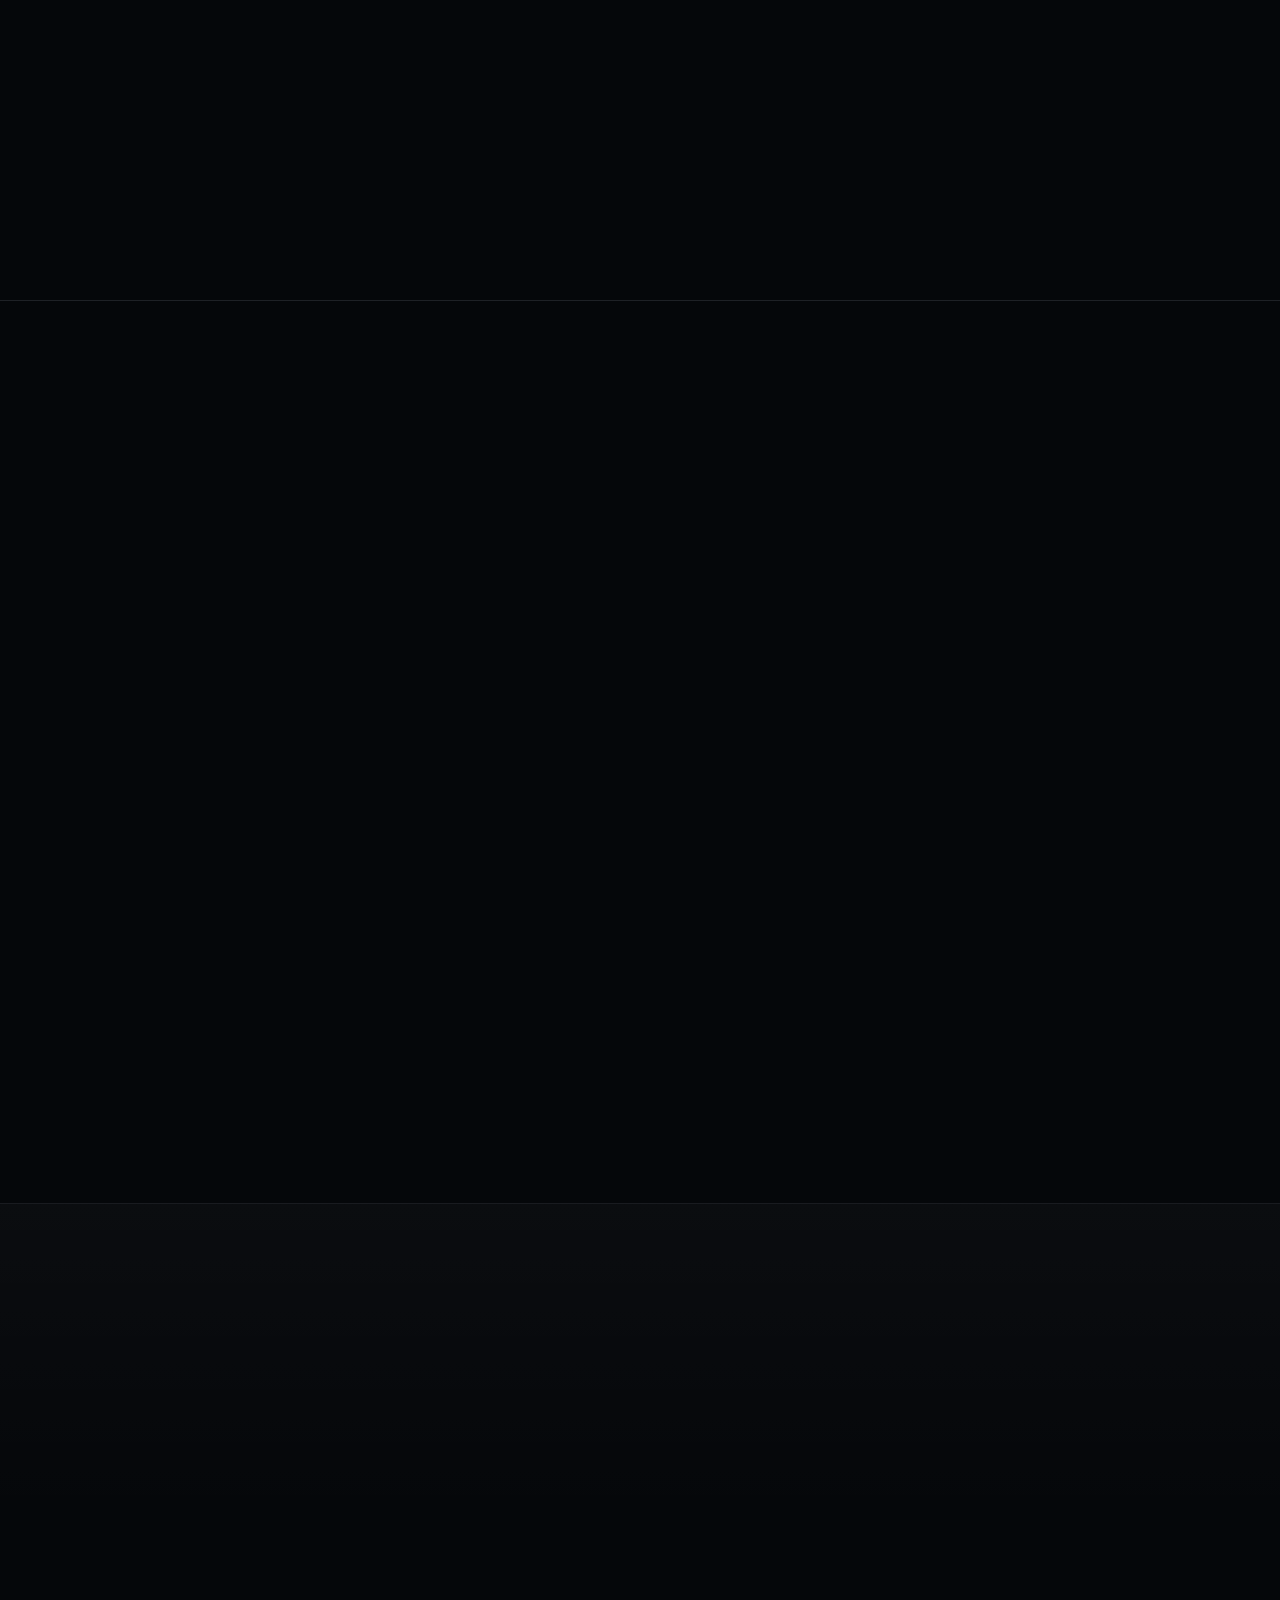
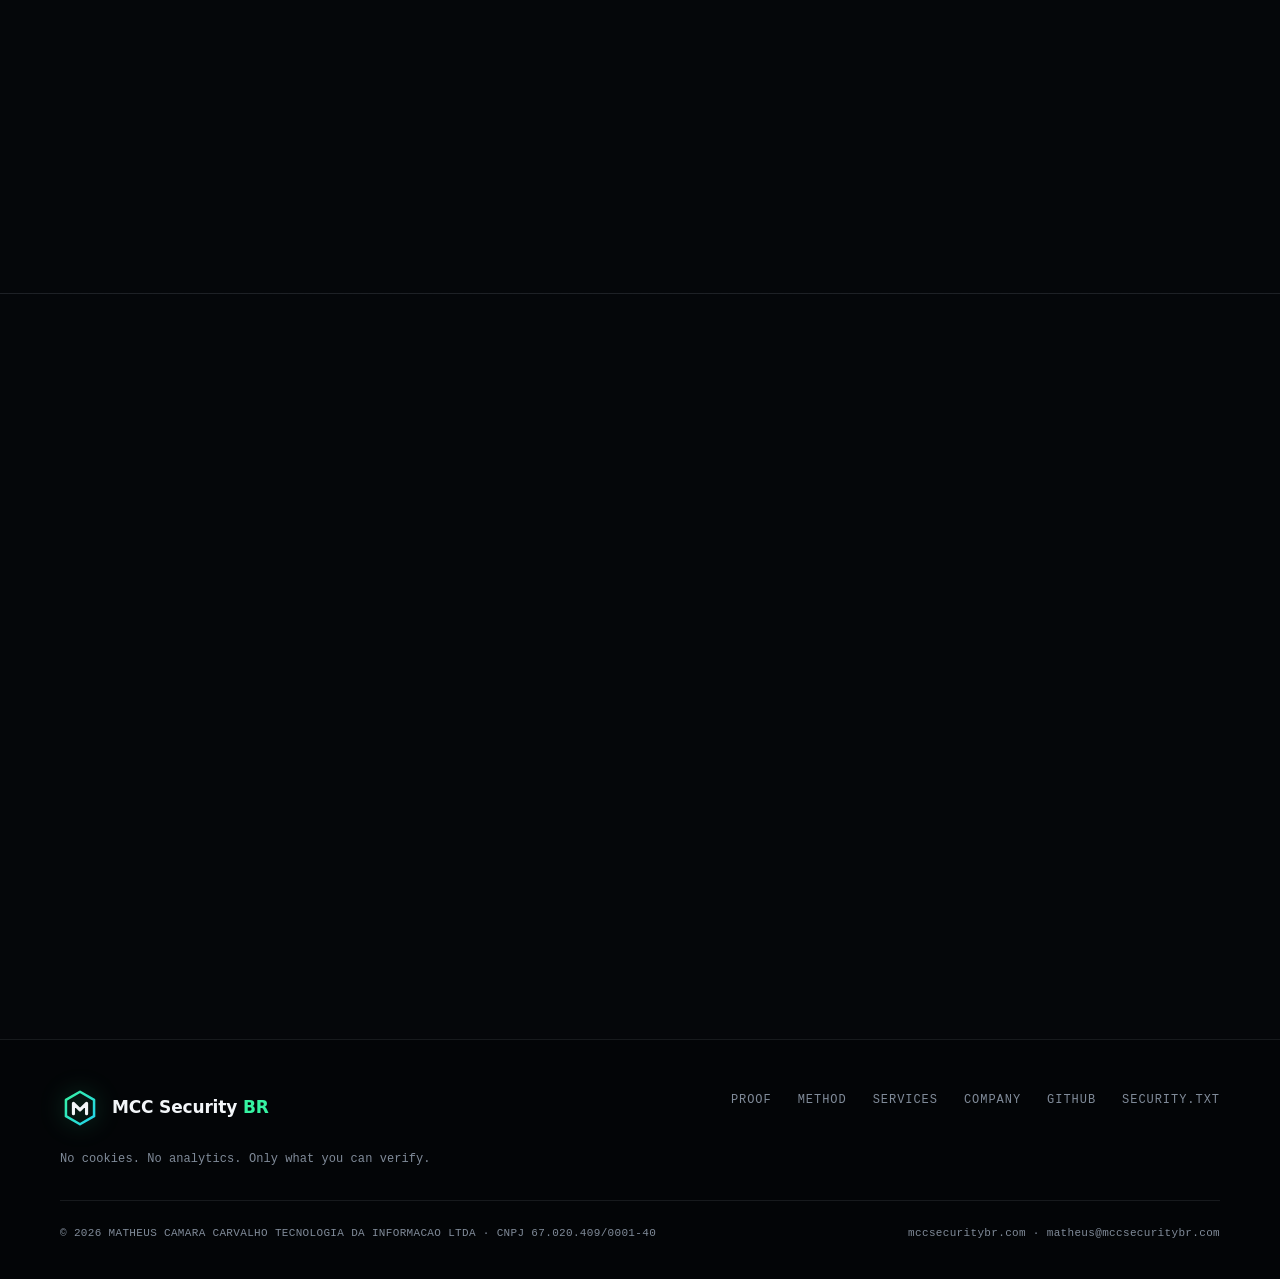
==== commit d1103b77: "chore(metrics): auto-update public aggregated stats (2026-11-23 23:08:16)" ====
--- a/index.html
+++ b/index.html
@@ -301,7 +301,7 @@
                     <a class="check" href="#prova-immunefi">
                       <svg class="i check-mark" aria-hidden="true"><use href="#i-check"/></svg>
                       <span class="check-k">Immunefi</span>
-                      <span class="check-v c-accent"><span data-metric="immunefi.earnings">$13,497</span> • <span data-metric="immunefi.paid_reports">9</span> Paid Reports</span>
+                      <span class="check-v c-accent"><span data-metric="immunefi.earnings">$13,497</span> • <span data-metric="immunefi.paid_reports">10</span> Paid Reports</span>
                     </a>
                   </li>
                   <li>
@@ -359,8 +359,8 @@
           <article class="kpi kpi-accent">
             <p class="kpi-label">Immunefi Track Record</p>
             <p class="kpi-value"><span data-count data-metric="immunefi.earnings">$13,497</span> <small>USD</small></p>
-            <p class="kpi-desc lang-pt">Nível <strong>Advanced</strong>, <span data-metric="immunefi.paid_reports">9</span> relatórios de Bug Bounty pagos, <span data-metric="immunefi.secured_programs">7</span> programas Web3 protegidos e #<span data-metric="immunefi.rank_alltime">829</span> no ranking All-Time (#<span data-metric="immunefi.rank_year">214</span> em 2026).</p>
-            <p class="kpi-desc lang-en"><strong>Advanced</strong> tier, <span data-metric="immunefi.paid_reports">9</span> paid Bug Bounty reports, <span data-metric="immunefi.secured_programs">7</span> secured Web3 programs, and ranked #<span data-metric="immunefi.rank_alltime">829</span> All-Time (#<span data-metric="immunefi.rank_year">214</span> in 2026).</p>
+            <p class="kpi-desc lang-pt">Nível <strong>Advanced</strong>, <span data-metric="immunefi.paid_reports">10</span> relatórios de Bug Bounty pagos, <span data-metric="immunefi.secured_programs">7</span> programas Web3 protegidos e #<span data-metric="immunefi.rank_alltime">829</span> no ranking All-Time (#<span data-metric="immunefi.rank_year">214</span> em 2026).</p>
+            <p class="kpi-desc lang-en"><strong>Advanced</strong> tier, <span data-metric="immunefi.paid_reports">10</span> paid Bug Bounty reports, <span data-metric="immunefi.secured_programs">7</span> secured Web3 programs, and ranked #<span data-metric="immunefi.rank_alltime">829</span> All-Time (#<span data-metric="immunefi.rank_year">214</span> in 2026).</p>
           </article>
 
           <article class="kpi kpi-cyan">
@@ -488,10 +488,10 @@
                 <span class="lang-en">Immunefi — Advanced Profile and Secured Programs</span>
               </h3>
               <p class="body lang-pt">
-                Perfil oficial <strong><code>mccsecuritybr</code></strong> na <strong>Immunefi</strong> com nível <strong>Advanced</strong>, totalizando <strong><span data-metric="immunefi.earnings">$13,497</span></strong> em recompensas pagas, <strong><span data-metric="immunefi.paid_reports">9</span> relatórios de Bug Bounty validados</strong> (<span data-metric="immunefi.sev_long">2 High, 6 Medium, 1 Low</span>), <strong><span data-metric="immunefi.secured_programs">7</span> programas Web3 protegidos</strong> e posição <strong>#<span data-metric="immunefi.rank_alltime">829</span> All-Time</strong> (#<span data-metric="immunefi.rank_year">214</span> em 2026).
+                Perfil oficial <strong><code>mccsecuritybr</code></strong> na <strong>Immunefi</strong> com nível <strong>Advanced</strong>, totalizando <strong><span data-metric="immunefi.earnings">$13,497</span></strong> em recompensas pagas, <strong><span data-metric="immunefi.paid_reports">10</span> relatórios de Bug Bounty validados</strong> (<span data-metric="immunefi.sev_long">3 High, 6 Medium, 1 Low</span>), <strong><span data-metric="immunefi.secured_programs">7</span> programas Web3 protegidos</strong> e posição <strong>#<span data-metric="immunefi.rank_alltime">829</span> All-Time</strong> (#<span data-metric="immunefi.rank_year">214</span> em 2026).
               </p>
               <p class="body lang-en">
-                Official <strong><code>mccsecuritybr</code></strong> profile on <strong>Immunefi</strong> holding <strong>Advanced</strong> tier, totaling <strong><span data-metric="immunefi.earnings">$13,497</span></strong> in paid bounties, <strong><span data-metric="immunefi.paid_reports">9</span> validated Bug Bounty reports</strong> (<span data-metric="immunefi.sev_long">2 High, 6 Medium, 1 Low</span>), <strong><span data-metric="immunefi.secured_programs">7</span> secured Web3 programs</strong>, ranked <strong>#<span data-metric="immunefi.rank_alltime">829</span> All-Time</strong> (#<span data-metric="immunefi.rank_year">214</span> in 2026).
+                Official <strong><code>mccsecuritybr</code></strong> profile on <strong>Immunefi</strong> holding <strong>Advanced</strong> tier, totaling <strong><span data-metric="immunefi.earnings">$13,497</span></strong> in paid bounties, <strong><span data-metric="immunefi.paid_reports">10</span> validated Bug Bounty reports</strong> (<span data-metric="immunefi.sev_long">3 High, 6 Medium, 1 Low</span>), <strong><span data-metric="immunefi.secured_programs">7</span> secured Web3 programs</strong>, ranked <strong>#<span data-metric="immunefi.rank_alltime">829</span> All-Time</strong> (#<span data-metric="immunefi.rank_year">214</span> in 2026).
               </p>
               <dl class="stats">
                 <div>
@@ -499,8 +499,8 @@
                   <dd class="c-accent"><span data-count data-metric="immunefi.earnings">$13,497</span></dd>
                 </div>
                 <div>
-                  <dt data-metric="immunefi.sev_short">2 High • 6 Med • 1 Low</dt>
-                  <dd><span data-count data-metric="immunefi.paid_reports">9</span> Reports</dd>
+                  <dt data-metric="immunefi.sev_short">3 High • 6 Med • 1 Low</dt>
+                  <dd><span data-count data-metric="immunefi.paid_reports">10</span> Reports</dd>
                 </div>
                 <div>
                   <dt>All-Time Rank</dt>
